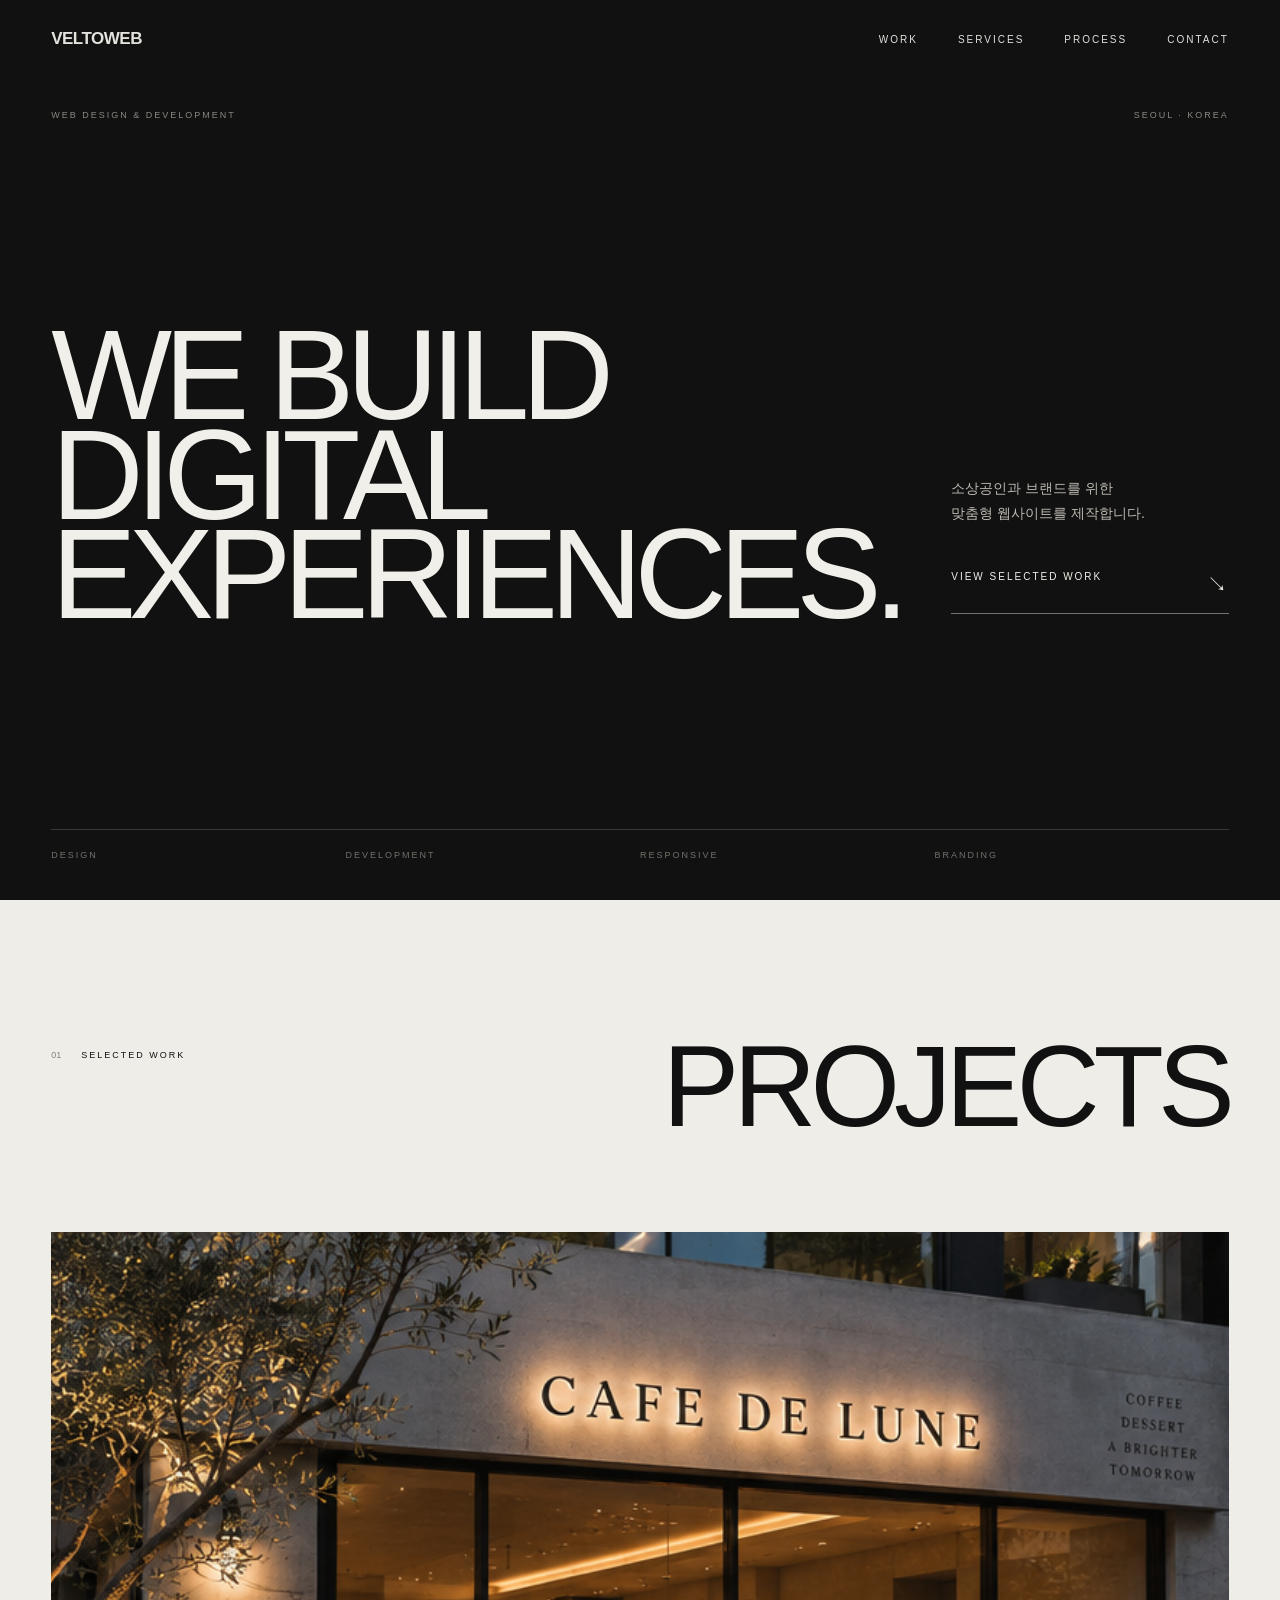
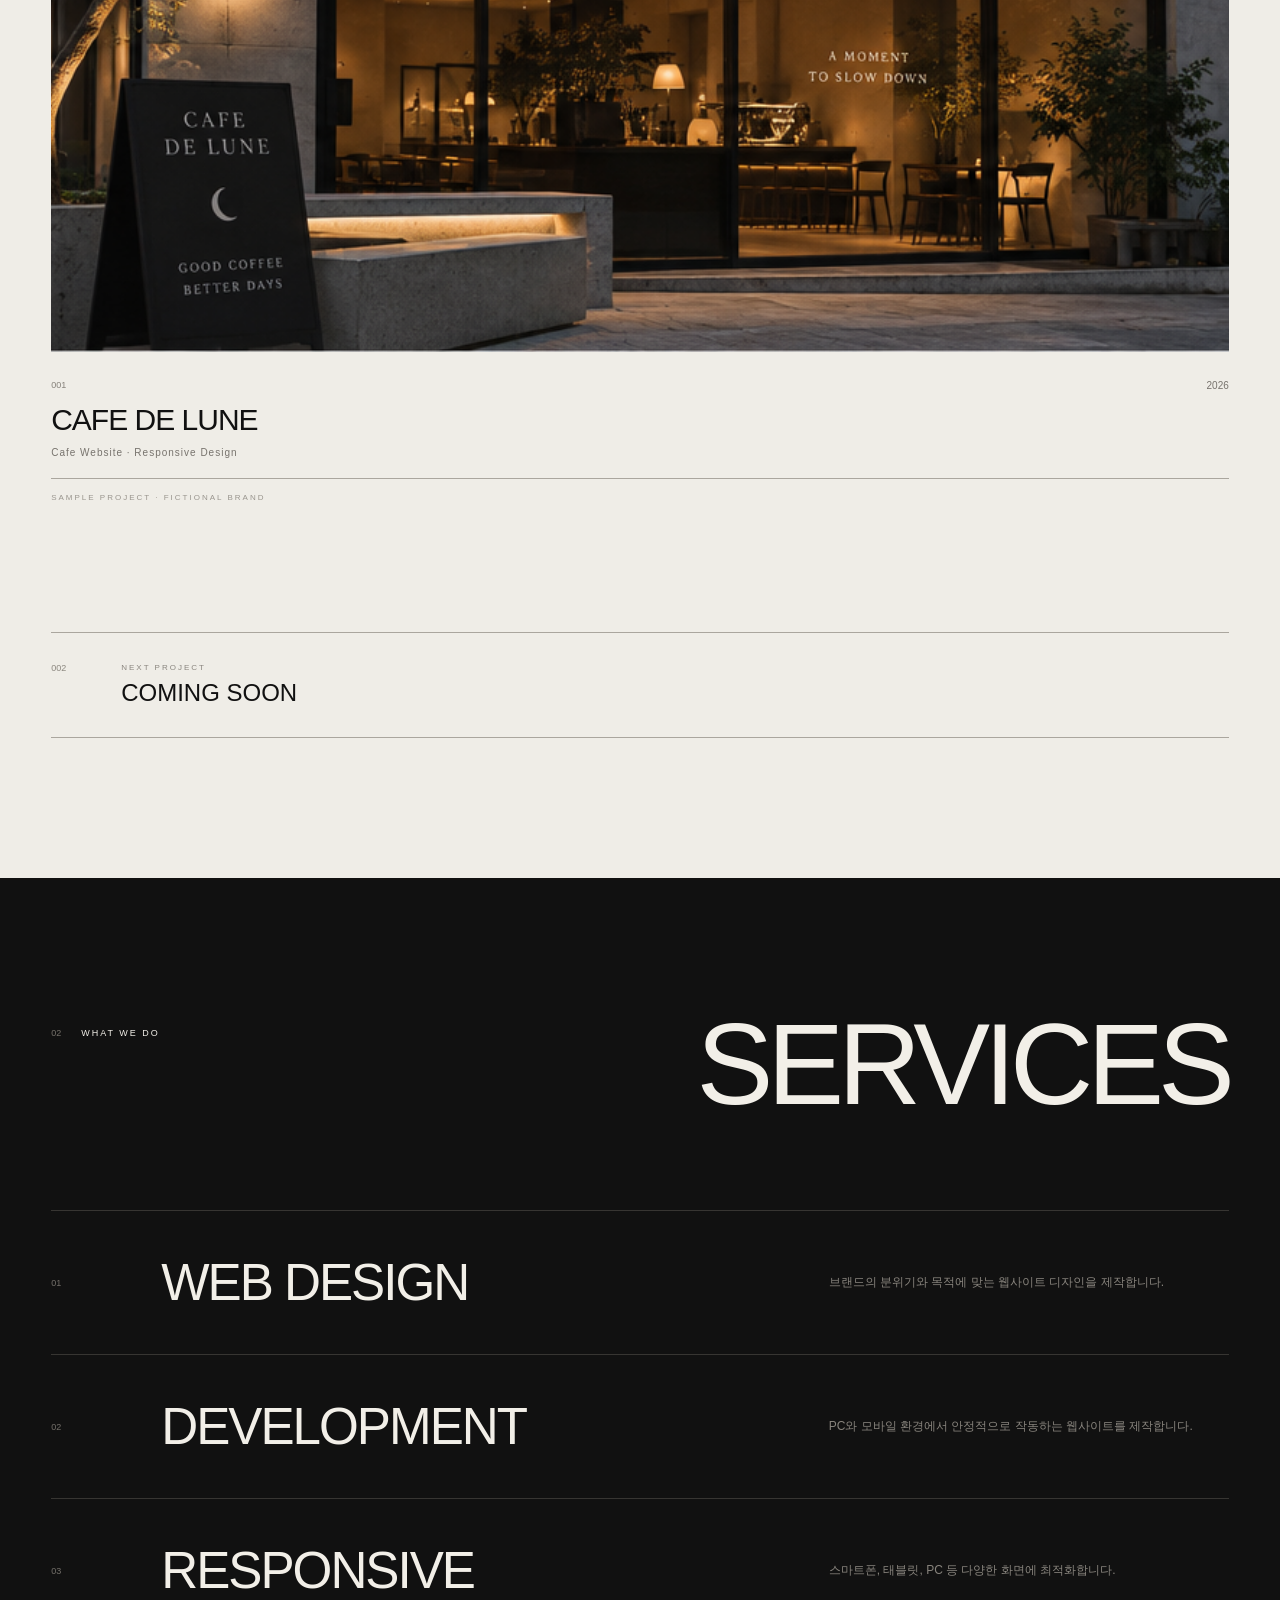
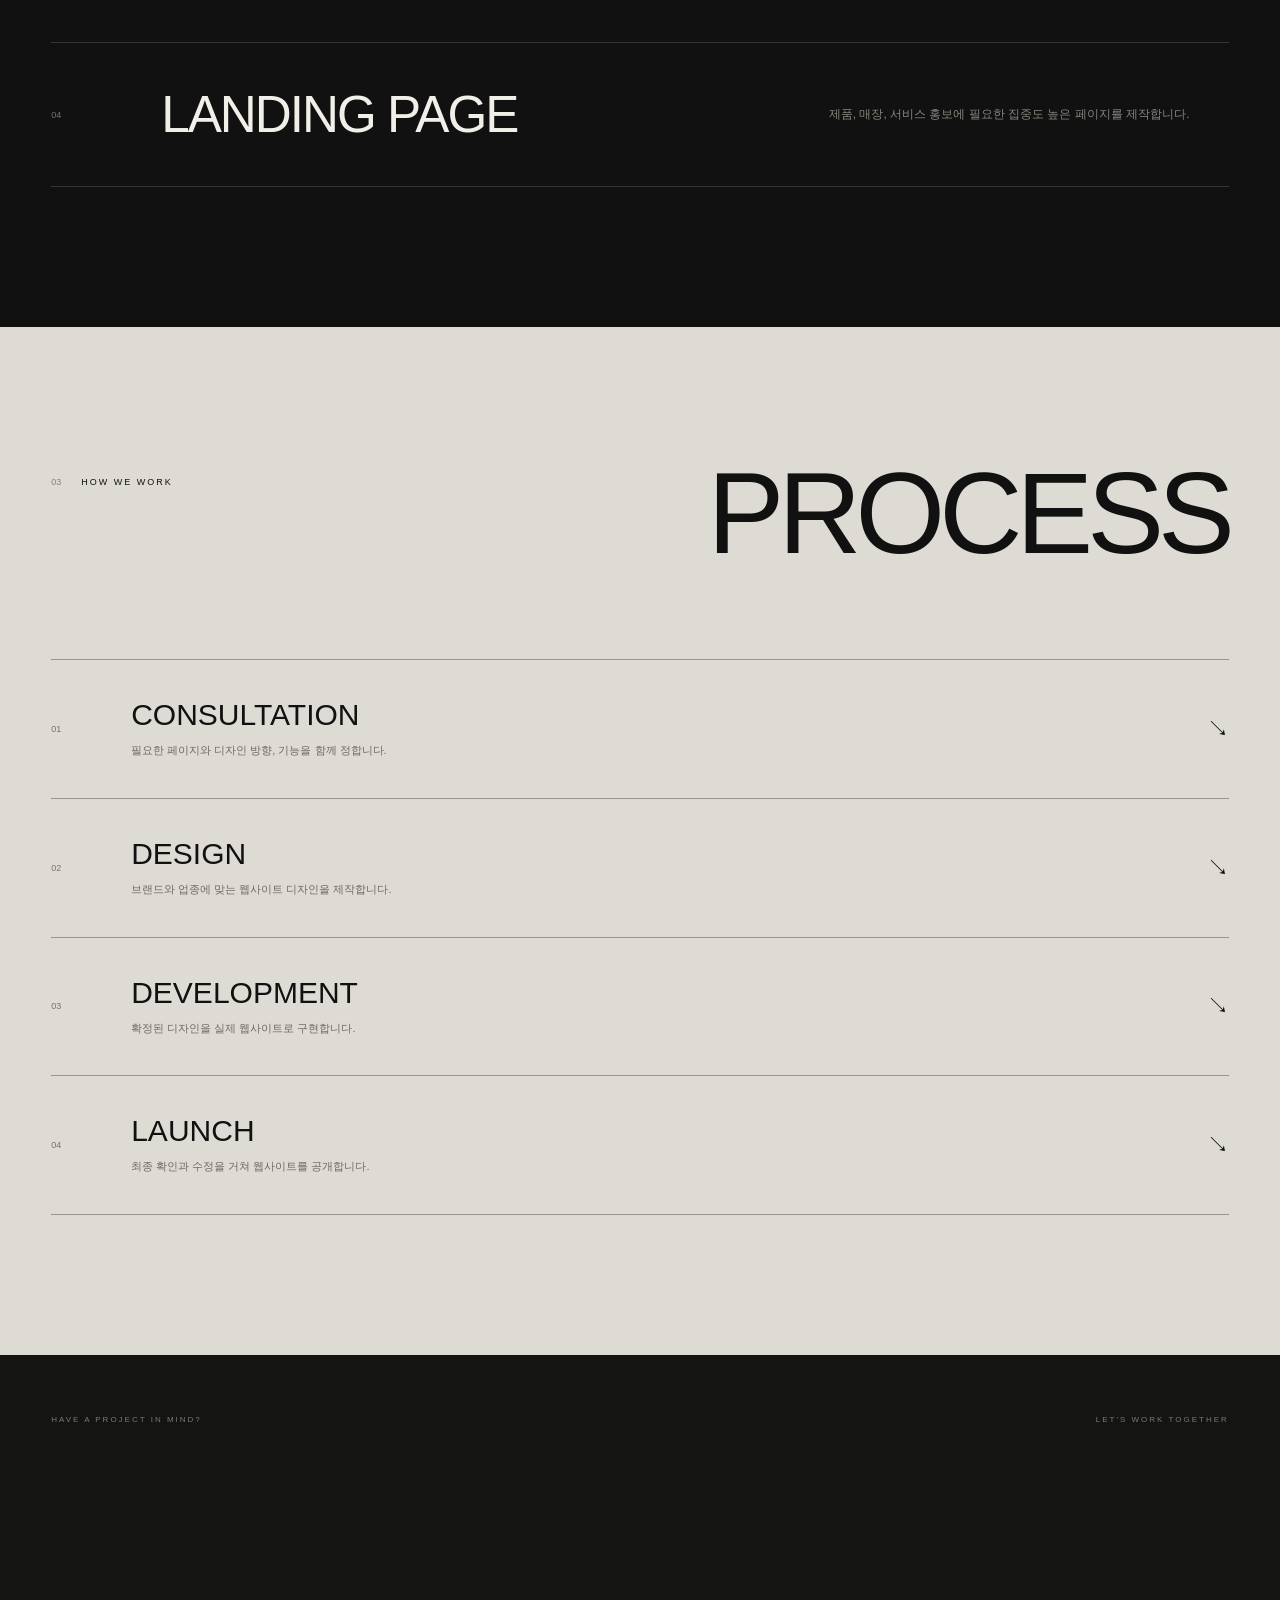
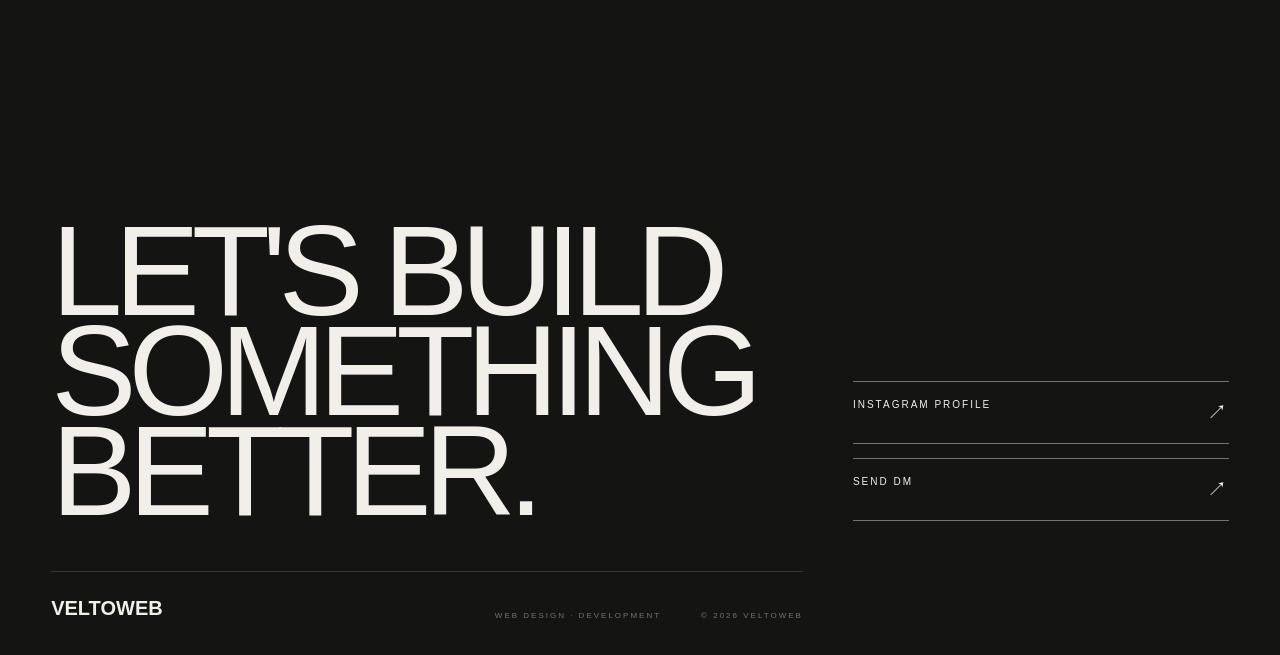
==== index.html @ 63538241 "Update index.html" ====
<!DOCTYPE html>
<html lang="ko">
<head>
    <meta charset="UTF-8">
    <meta name="viewport" content="width=device-width, initial-scale=1.0">

    <title>VELTOWEB | Web Design & Development</title>

    <meta property="og:title" content="VELTOWEB | Web Design & Development">
<meta property="og:description" content="소상공인과 브랜드를 위한 맞춤형 웹사이트 제작">
<meta property="og:type" content="website">
<meta property="og:url" content="https://veltoweb.github.io/">
<meta property="og:image" content="https://veltoweb.github.io/images/preview-cover-2.png">
<meta property="og:image:secure_url" content="https://veltoweb.github.io/images/preview-cover-2.png">
<meta property="og:image:type" content="image/png">
<meta property="og:image:width" content="1731">
<meta property="og:image:height" content="909">
<meta name="twitter:card" content="summary_large_image">
<meta name="twitter:title" content="VELTOWEB | Web Design & Development">
<meta name="twitter:description" content="소상공인과 브랜드를 위한 맞춤형 웹사이트 제작">
<meta name="twitter:image" content="https://veltoweb.github.io/images/preview-cover-2.png">
<meta
        name="description"
        content="VELTOWEB - 소상공인과 브랜드를 위한 맞춤형 웹사이트 제작"
    >

    <link rel="stylesheet" href="style.css">
</head>

<body>

    <!-- HEADER -->
    <header class="header">

        <a href="#home" class="logo">
            VELTOWEB
        </a>

        <nav class="nav">
            <a href="#work">WORK</a>
            <a href="#services">SERVICES</a>
            <a href="#process">PROCESS</a>
            <a href="#contact">CONTACT</a>
        </nav>

        <button
            class="menu-button"
            onclick="toggleMenu()"
            aria-label="메뉴 열기"
        >
            <span></span>
            <span></span>
        </button>

    </header>


    <!-- MOBILE MENU -->
    <div class="mobile-menu" id="mobileMenu">

        <a href="#work" onclick="closeMenu()">WORK</a>
        <a href="#services" onclick="closeMenu()">SERVICES</a>
        <a href="#process" onclick="closeMenu()">PROCESS</a>
        <a href="#contact" onclick="closeMenu()">CONTACT</a>

        <div class="mobile-menu-bottom">
            <span>WEB DESIGN · DEVELOPMENT</span>
            <span>VELTOWEB © 2026</span>
        </div>

    </div>


    <!-- HERO -->
    <main>

        <section class="hero" id="home">

            <div class="hero-top">
                <span>WEB DESIGN & DEVELOPMENT</span>
                <span>SEOUL · KOREA</span>
            </div>

            <div class="hero-main">

                <h1>
                    WE BUILD<br>
                    DIGITAL<br>
                    EXPERIENCES.
                </h1>

                <div class="hero-description">

                    <p>
                        소상공인과 브랜드를 위한<br>
                        맞춤형 웹사이트를 제작합니다.
                    </p>

                    <a href="#work">
                        VIEW SELECTED WORK
                        <span>↘</span>
                    </a>

                </div>

            </div>

            <div class="hero-footer">
                <span>DESIGN</span>
                <span>DEVELOPMENT</span>
                <span>RESPONSIVE</span>
                <span>BRANDING</span>
            </div>

        </section>


        <!-- WORK -->
        <section class="work section" id="work">

            <div class="section-header">

                <div>
                    <span class="section-number">01</span>
                    <span class="section-small">SELECTED WORK</span>
                </div>

                <h2>
                    PROJECTS
                </h2>

            </div>


            <!-- CAFE DE LUNE -->
            <article class="project">

                <a
                    href="https://veltoweb.github.io/cafe-de-lune.png/"
                    target="_blank"
                    class="project-image"
                >
                    <img
                        src="images/cafe-de-lune.png"
                        alt="CAFE DE LUNE 웹사이트 프로젝트"
                    >

                    <div class="project-overlay">
                        <span>VIEW PROJECT ↗</span>
                    </div>
                </a>


                <div class="project-info">

                    <div>
                        <span class="project-number">
                            001
                        </span>

                        <h3>
                            CAFE DE LUNE
                        </h3>

                        <p>
                            Cafe Website · Responsive Design
                        </p>
                    </div>

                    <div class="project-year">
                        2026
                    </div>

                </div>

                <div class="sample-label">
                    SAMPLE PROJECT · FICTIONAL BRAND
                </div>

            </article>


            <!-- NEXT PROJECT -->
            <div class="next-project">

                <span>002</span>

                <div>
                    <p>NEXT PROJECT</p>
                    <h3>COMING SOON</h3>
                </div>

            </div>

        </section>


        <!-- SERVICES -->
        <section class="services section" id="services">

            <div class="section-header light">

                <div>
                    <span class="section-number">02</span>
                    <span class="section-small">WHAT WE DO</span>
                </div>

                <h2>
                    SERVICES
                </h2>

            </div>


            <div class="service-list">

                <div class="service-item">
                    <span>01</span>

                    <h3>
                        WEB DESIGN
                    </h3>

                    <p>
                        브랜드의 분위기와 목적에 맞는
                        웹사이트 디자인을 제작합니다.
                    </p>
                </div>


                <div class="service-item">
                    <span>02</span>

                    <h3>
                        DEVELOPMENT
                    </h3>

                    <p>
                        PC와 모바일 환경에서
                        안정적으로 작동하는 웹사이트를 제작합니다.
                    </p>
                </div>


                <div class="service-item">
                    <span>03</span>

                    <h3>
                        RESPONSIVE
                    </h3>

                    <p>
                        스마트폰, 태블릿, PC 등
                        다양한 화면에 최적화합니다.
                    </p>
                </div>


                <div class="service-item">
                    <span>04</span>

                    <h3>
                        LANDING PAGE
                    </h3>

                    <p>
                        제품, 매장, 서비스 홍보에 필요한
                        집중도 높은 페이지를 제작합니다.
                    </p>
                </div>

            </div>

        </section>


        <!-- PROCESS -->
        <section class="process section" id="process">

            <div class="section-header">

                <div>
                    <span class="section-number">03</span>
                    <span class="section-small">HOW WE WORK</span>
                </div>

                <h2>
                    PROCESS
                </h2>

            </div>


            <div class="process-list">

                <div class="process-item">

                    <span class="process-number">
                        01
                    </span>

                    <div>
                        <h3>CONSULTATION</h3>
                        <p>
                            필요한 페이지와 디자인 방향,
                            기능을 함께 정합니다.
                        </p>
                    </div>

                    <span class="process-arrow">
                        ↘
                    </span>

                </div>


                <div class="process-item">

                    <span class="process-number">
                        02
                    </span>

                    <div>
                        <h3>DESIGN</h3>
                        <p>
                            브랜드와 업종에 맞는
                            웹사이트 디자인을 제작합니다.
                        </p>
                    </div>

                    <span class="process-arrow">
                        ↘
                    </span>

                </div>


                <div class="process-item">

                    <span class="process-number">
                        03
                    </span>

                    <div>
                        <h3>DEVELOPMENT</h3>
                        <p>
                            확정된 디자인을 실제
                            웹사이트로 구현합니다.
                        </p>
                    </div>

                    <span class="process-arrow">
                        ↘
                    </span>

                </div>


                <div class="process-item">

                    <span class="process-number">
                        04
                    </span>

                    <div>
                        <h3>LAUNCH</h3>
                        <p>
                            최종 확인과 수정을 거쳐
                            웹사이트를 공개합니다.
                        </p>
                    </div>

                    <span class="process-arrow">
                        ↘
                    </span>

                </div>

            </div>

        </section>


        <!-- CONTACT -->
        <section class="contact" id="contact">

            <div class="contact-top">

                <span>
                    HAVE A PROJECT IN MIND?
                </span>

                <span>
                    LET'S WORK TOGETHER
                </span>

            </div>


            <div class="contact-main">

                <h2>
                    LET'S BUILD<br>
                    SOMETHING<br>
                    BETTER.
                </h2>

                <div class="contact-links">

    <a
        href="https://www.instagram.com/veltoweb_kr/"
        target="_blank"
        rel="noopener noreferrer"
        class="contact-button"
    >
        INSTAGRAM PROFILE
        <span>↗</span>
    </a>

    <a
        href="https://ig.me/m/veltoweb_kr"
        target="_blank"
        rel="noopener noreferrer"
        class="contact-button"
    >
        SEND DM
        <span>↗</span>
    </a>

</div>

            <footer>

                <div class="footer-logo">
                    VELTOWEB
                </div>

                <div class="footer-info">
                    <span>WEB DESIGN · DEVELOPMENT</span>
                    <span>© 2026 VELTOWEB</span>
                </div>

            </footer>

        </section>

    </main>


    <script src="script.js"></script>

</body>
</html>
---- style.css ----
/* ==============================
   RESET
============================== */

* {
    margin: 0;
    padding: 0;
    box-sizing: border-box;
}

html {
    scroll-behavior: smooth;
}

body {
    background: #f0eee8;
    color: #111111;

    font-family:
        Arial,
        Helvetica,
        sans-serif;

    overflow-x: hidden;
}

a {
    color: inherit;
    text-decoration: none;
}

img {
    display: block;
    width: 100%;
}

button {
    font: inherit;
}


/* ==============================
   HEADER
============================== */

.header {
    position: fixed;

    top: 0;
    left: 0;

    width: 100%;
    height: 78px;

    padding: 0 4%;

    display: flex;
    align-items: center;
    justify-content: space-between;

    z-index: 1000;

    color: #f5f3ee;

    mix-blend-mode: difference;
}

.logo {
    font-size: 17px;
    font-weight: 700;

    letter-spacing: -0.5px;
}

.nav {
    display: flex;
    gap: 40px;
}

.nav a {
    font-size: 10px;
    letter-spacing: 2px;
}

.menu-button {
    display: none;

    position: relative;

    width: 35px;
    height: 35px;

    border: none;
    background: none;

    cursor: pointer;
}

.menu-button span {
    position: absolute;

    left: 5px;

    width: 25px;
    height: 1px;

    background: currentColor;

    transition:
        transform 0.3s ease,
        top 0.3s ease;
}

.menu-button span:first-child {
    top: 13px;
}

.menu-button span:last-child {
    top: 21px;
}

body.menu-open .menu-button span:first-child {
    top: 17px;
    transform: rotate(45deg);
}

body.menu-open .menu-button span:last-child {
    top: 17px;
    transform: rotate(-45deg);
}


/* ==============================
   MOBILE MENU
============================== */

.mobile-menu {
    position: fixed;
    inset: 0;

    background: #111111;
    color: #f4f1eb;

    z-index: 900;

    display: flex;
    flex-direction: column;
    justify-content: center;

    padding: 100px 7% 50px;

    opacity: 0;
    visibility: hidden;

    transition:
        opacity 0.4s ease,
        visibility 0.4s ease;
}

.mobile-menu.active {
    opacity: 1;
    visibility: visible;
}

.mobile-menu > a {
    font-size: clamp(38px, 11vw, 60px);

    padding: 13px 0;

    border-bottom:
        1px solid rgba(255,255,255,0.15);

    opacity: 0;

    transform: translateY(20px);

    transition:
        opacity 0.4s ease,
        transform 0.4s ease;
}

.mobile-menu.active > a {
    opacity: 1;
    transform: translateY(0);
}

.mobile-menu.active > a:nth-child(1) {
    transition-delay: 0.08s;
}

.mobile-menu.active > a:nth-child(2) {
    transition-delay: 0.13s;
}

.mobile-menu.active > a:nth-child(3) {
    transition-delay: 0.18s;
}

.mobile-menu.active > a:nth-child(4) {
    transition-delay: 0.23s;
}

.mobile-menu-bottom {
    position: absolute;

    bottom: 35px;
    left: 7%;
    right: 7%;

    display: flex;
    justify-content: space-between;

    font-size: 8px;
    letter-spacing: 2px;

    color: #77736d;
}


/* ==============================
   HERO
============================== */

.hero {
    min-height: 100svh;

    background: #111111;
    color: #f1efe9;

    padding:
        110px 4%
        40px;

    display: flex;
    flex-direction: column;
    justify-content: space-between;
}

.hero-top {
    display: flex;
    justify-content: space-between;

    font-size: 9px;
    letter-spacing: 2px;

    color: #8b8882;
}

.hero-main {
    display: grid;

    grid-template-columns:
        2fr 1fr;

    gap: 50px;

    align-items: end;
}

.hero-main h1 {
    font-size: clamp(
        70px,
        10vw,
        165px
    );

    line-height: 0.78;

    font-weight: 500;

    letter-spacing: -8px;
}

.hero-description {
    padding-bottom: 10px;
}

.hero-description p {
    font-size: 14px;

    line-height: 1.8;

    color: #bcb8b1;

    margin-bottom: 45px;
}

.hero-description a {
    display: flex;
    justify-content: space-between;

    width: 100%;

    padding-bottom: 15px;

    border-bottom:
        1px solid #77736c;

    font-size: 10px;

    letter-spacing: 2px;
}

.hero-description a span {
    font-size: 20px;
}

.hero-footer {
    display: grid;

    grid-template-columns:
        repeat(4, 1fr);

    border-top:
        1px solid #393734;

    padding-top: 20px;
}

.hero-footer span {
    font-size: 9px;

    letter-spacing: 2px;

    color: #75716b;
}


/* ==============================
   GENERAL SECTION
============================== */

.section {
    padding:
        140px 4%;
}

.section-header {
    display: flex;

    justify-content: space-between;
    align-items: flex-start;

    margin-bottom: 100px;
}

.section-header > div {
    display: flex;
    gap: 20px;

    padding-top: 10px;
}

.section-number {
    font-size: 9px;

    color: #86827b;
}

.section-small {
    font-size: 9px;

    letter-spacing: 2px;
}

.section-header h2 {
    font-size: clamp(
        60px,
        9vw,
        140px
    );

    font-weight: 400;

    letter-spacing: -6px;

    line-height: 0.8;
}


/* ==============================
   WORK
============================== */

.work {
    background: #efede7;
}

.project {
    max-width: 1450px;

    margin: 0 auto;
}

.project-image {
    position: relative;

    display: block;

    height: min(
        70vw,
        720px
    );

    overflow: hidden;

    background: #d0cdc6;
}

.project-image img {
    height: 100%;

    object-fit: cover;

    transition:
        transform 0.8s ease;
}

.project-overlay {
    position: absolute;
    inset: 0;

    display: flex;
    justify-content: center;
    align-items: center;

    background:
        rgba(0,0,0,0.35);

    color: #ffffff;

    opacity: 0;

    transition:
        opacity 0.4s ease;
}

.project-overlay span {
    border:
        1px solid rgba(255,255,255,0.7);

    padding: 15px 24px;

    font-size: 9px;

    letter-spacing: 2px;
}

.project-image:hover img {
    transform: scale(1.025);
}

.project-image:hover .project-overlay {
    opacity: 1;
}

.project-info {
    display: flex;

    justify-content: space-between;

    padding: 28px 0 20px;

    border-bottom:
        1px solid #aaa69e;
}

.project-number {
    display: block;

    font-size: 9px;

    color: #85817a;

    margin-bottom: 13px;
}

.project-info h3 {
    font-size: 30px;

    font-weight: 400;

    letter-spacing: -1px;
}

.project-info p {
    margin-top: 10px;

    font-size: 10px;

    color: #77736d;

    letter-spacing: 1px;
}

.project-year {
    font-size: 10px;

    color: #77736d;
}

.sample-label {
    margin-top: 14px;

    font-size: 8px;

    letter-spacing: 2px;

    color: #99958e;
}

.next-project {
    margin-top: 130px;

    padding:
        30px 0;

    border-top:
        1px solid #aaa69e;

    border-bottom:
        1px solid #aaa69e;

    display: grid;

    grid-template-columns:
        70px 1fr;
}

.next-project > span {
    font-size: 9px;

    color: #8b877f;
}

.next-project p {
    font-size: 8px;

    letter-spacing: 2px;

    color: #8a867f;

    margin-bottom: 7px;
}

.next-project h3 {
    font-size: 24px;

    font-weight: 400;
}


/* ==============================
   SERVICES
============================== */

.services {
    background: #111111;
    color: #f2efe8;
}

.section-header.light
.section-number {
    color: #76726b;
}

.service-list {
    max-width: 1450px;

    margin: 0 auto;
}

.service-item {
    display: grid;

    grid-template-columns:
        80px
        1fr
        400px;

    align-items: center;

    gap: 30px;

    padding:
        42px 0;

    border-top:
        1px solid #373532;
}

.service-item:last-child {
    border-bottom:
        1px solid #373532;
}

.service-item > span {
    font-size: 9px;

    color: #75716b;
}

.service-item h3 {
    font-size: clamp(
        30px,
        4vw,
        65px
    );

    font-weight: 400;

    letter-spacing: -2px;
}

.service-item p {
    font-size: 12px;

    line-height: 1.8;

    color: #88847d;
}


/* ==============================
   PROCESS
============================== */

.process {
    background: #dedbd4;
}

.process-list {
    max-width: 1450px;

    margin: 0 auto;
}

.process-item {
    display: grid;

    grid-template-columns:
        80px
        1fr
        50px;

    align-items: center;

    padding:
        38px 0;

    border-top:
        1px solid #99958d;
}

.process-item:last-child {
    border-bottom:
        1px solid #99958d;
}

.process-number {
    font-size: 9px;

    color: #77736c;
}

.process-item h3 {
    font-size: 30px;

    font-weight: 400;

    margin-bottom: 10px;
}

.process-item p {
    font-size: 11px;

    color: #6d6963;

    line-height: 1.6;
}

.process-arrow {
    text-align: right;

    font-size: 22px;
}


/* ==============================
   CONTACT
============================== */

.contact {
    min-height: 100svh;

    padding:
        60px 4%
        35px;

    background: #141413;

    color: #f1efe9;

    display: flex;
    flex-direction: column;
    justify-content: space-between;
}

.contact-top {
    display: flex;
    justify-content: space-between;

    font-size: 8px;

    letter-spacing: 2px;

    color: #7d7972;
}

.contact-main {
    display: grid;

    grid-template-columns:
        2fr
        1fr;

    gap: 50px;

    align-items: end;
}

.contact-main h2 {
    font-size: clamp(
        70px,
        10vw,
        150px
    );

    font-weight: 400;

    letter-spacing: -8px;

    line-height: 0.78;
}

.contact-info p {
    font-size: 13px;

    line-height: 1.8;

    color: #96928a;

    margin-bottom: 50px;
}

.contact-button {
    display: flex;

    justify-content: space-between;

    width: 100%;

    padding:
        17px 0;

    border-top:
        1px solid #77736c;

    border-bottom:
        1px solid #77736c;

    font-size: 10px;

    letter-spacing: 2px;
}

.contact-button span {
    font-size: 20px;
}

footer {
    padding-top: 25px;

    border-top:
        1px solid #393734;

    display: flex;

    justify-content: space-between;

    align-items: flex-end;
}

.footer-logo {
    font-size: 20px;

    font-weight: 700;
}

.footer-info {
    display: flex;

    gap: 40px;

    font-size: 8px;

    letter-spacing: 2px;

    color: #77736c;
}


/* ==============================
   REVEAL
============================== */

.reveal {
    opacity: 0;

    transform:
        translateY(35px);

    transition:
        opacity 0.8s ease,
        transform 0.8s ease;
}

.reveal.show {
    opacity: 1;

    transform:
        translateY(0);
}


/* ==============================
   MOBILE
============================== */

@media (max-width: 850px) {

    .header {
        height: 65px;

        padding:
            0 6%;
    }

    .nav {
        display: none;
    }

    .menu-button {
        display: block;
    }

    body.menu-open .header {
        color: #f5f3ee;

        mix-blend-mode: normal;
    }


    /* HERO */

    .hero {
        min-height: 100svh;

        padding:
            95px 6%
            25px;
    }

    .hero-top span:last-child {
        display: none;
    }

    .hero-main {
        grid-template-columns: 1fr;

        gap: 45px;
    }

    .hero-main h1 {
        font-size:
            clamp(
                62px,
                20vw,
                100px
            );

        line-height: 0.82;

        letter-spacing: -5px;
    }

    .hero-description {
        max-width: 500px;
    }

    .hero-footer {
        grid-template-columns:
            repeat(2, 1fr);

        gap: 12px;
    }


    /* SECTION */

    .section {
        padding:
            100px 6%;
    }

    .section-header {
        display: block;

        margin-bottom: 60px;
    }

    .section-header > div {
        margin-bottom: 35px;
    }

    .section-header h2 {
        font-size:
            clamp(
                60px,
                20vw,
                100px
            );

        letter-spacing: -4px;
    }


    /* WORK */

    .project-image {
        height: 65svh;
    }

    .project-info h3 {
        font-size: 24px;
    }


    /* SERVICES */

    .service-item {
        grid-template-columns:
            40px
            1fr;

        gap: 20px;
    }

    .service-item p {
        grid-column:
            2 / 3;

        max-width: 420px;
    }


    /* PROCESS */

    .process-item {
        grid-template-columns:
            40px
            1fr
            30px;

        gap: 10px;
    }

    .process-item h3 {
        font-size: 23px;
    }


    /* CONTACT */

    .contact {
        padding:
            80px 6%
            25px;
    }

    .contact-top span:last-child {
        display: none;
    }

    .contact-main {
        grid-template-columns: 1fr;

        gap: 60px;
    }

    .contact-main h2 {
        font-size:
            clamp(
                63px,
                19vw,
                100px
            );

        line-height: 0.82;

        letter-spacing: -5px;
    }

    footer {
        display: block;
    }

    .footer-info {
        margin-top: 20px;

        justify-content:
            space-between;

        gap: 10px;
    }
}


@media (max-width: 500px) {

    .project-image {
        height: 55svh;
    }

    .project-info {
        align-items: flex-start;
    }

    .service-item h3 {
        font-size: 27px;
    }

}

/* =====================================
   MOBILE FINAL FIX
===================================== */

html, body {
    width: 100%;
    max-width: 100%;
    overflow-x: hidden;
}

main,
.hero,
.section,
.contact,
.work,
.services,
.process {
    width: 100%;
    max-width: 100%;
    overflow-x: hidden;
}

img {
    max-width: 100%;
    height: auto;
}


/* 모바일 전체 조정 */
@media (max-width: 850px) {

    html, body {
        overflow-x: hidden !important;
    }

    .header {
        height: 64px;
        padding: 0 20px;
    }

    .logo {
        font-size: 15px;
    }

    .menu-button {
        width: 34px;
        height: 34px;
    }

    .mobile-menu {
        padding: 90px 20px 35px;
    }

    .mobile-menu > a {
        font-size: clamp(28px, 9vw, 42px);
        padding: 16px 0;
    }

    .mobile-menu-bottom {
        left: 20px;
        right: 20px;
        bottom: 24px;
        flex-direction: column;
        gap: 8px;
        align-items: flex-start;
    }


    /* HERO */
    .hero {
        min-height: auto;
        padding: 92px 20px 28px;
    }

    .hero-top {
        margin-bottom: 26px;
    }

    .hero-main {
        grid-template-columns: 1fr;
        gap: 34px;
    }

    .hero-main h1 {
        font-size: clamp(46px, 14vw, 72px) !important;
        line-height: 0.92 !important;
        letter-spacing: -2px !important;
        word-break: keep-all;
        overflow-wrap: anywhere;
        max-width: 100%;
    }

    .hero-description {
        max-width: 100%;
        padding-bottom: 0;
    }

    .hero-description p {
        font-size: 15px;
        line-height: 1.7;
        margin-bottom: 30px;
    }

    .hero-description a {
        font-size: 10px;
        padding-bottom: 14px;
    }

    .hero-footer {
        grid-template-columns: 1fr 1fr;
        gap: 14px;
        margin-top: 40px;
        padding-top: 18px;
    }

    .hero-footer span {
        font-size: 10px;
    }


    /* SECTION 공통 */
    .section {
        padding: 88px 20px;
    }

    .section-header {
        margin-bottom: 46px;
        display: block;
    }

    .section-header > div {
        margin-bottom: 20px;
        gap: 14px;
        padding-top: 0;
    }

    .section-header h2 {
        font-size: clamp(48px, 15vw, 82px) !important;
        line-height: 0.92 !important;
        letter-spacing: -2px !important;
        word-break: keep-all;
        overflow-wrap: anywhere;
        max-width: 100%;
    }


    /* PROJECT */
    .project {
        max-width: 100%;
    }

    .project-image {
        width: 100%;
        height: auto !important;
        aspect-ratio: 4 / 3;
    }

    .project-info {
        display: grid;
        grid-template-columns: 1fr auto;
        gap: 14px;
        align-items: end;
        padding: 22px 0 18px;
    }

    .project-info h3 {
        font-size: 22px;
        line-height: 1.05;
    }

    .project-info p {
        font-size: 10px;
        line-height: 1.5;
    }

    .project-year {
        font-size: 10px;
    }

    .next-project {
        margin-top: 70px;
        grid-template-columns: 40px 1fr;
        gap: 10px;
        padding: 22px 0;
    }

    .next-project h3 {
        font-size: 20px;
    }


    /* SERVICES */
    .service-item {
        grid-template-columns: 34px 1fr;
        gap: 16px;
        padding: 26px 0;
    }

    .service-item > span {
        font-size: 10px;
    }

    .service-item h3 {
        font-size: clamp(24px, 8vw, 34px);
        letter-spacing: -1px;
        margin-bottom: 10px;
    }

    .service-item p {
        grid-column: 2 / 3;
        font-size: 13px;
        line-height: 1.7;
        max-width: 100%;
    }


    /* PROCESS */
    .process-item {
        grid-template-columns: 34px 1fr 22px;
        gap: 12px;
        padding: 24px 0;
        align-items: start;
    }

    .process-item h3 {
        font-size: 22px;
        margin-bottom: 8px;
        line-height: 1.1;
    }

    .process-item p {
        font-size: 13px;
        line-height: 1.7;
    }

    .process-arrow {
        font-size: 18px;
        padding-top: 2px;
    }


    /* CONTACT */
    .contact {
        min-height: auto;
        padding: 88px 20px 24px;
    }

    .contact-top {
        margin-bottom: 28px;
    }

    .contact-main {
        grid-template-columns: 1fr;
        gap: 38px;
    }

    .contact-main h2 {
        font-size: clamp(46px, 14vw, 72px) !important;
        line-height: 0.92 !important;
        letter-spacing: -2px !important;
        word-break: keep-all;
        overflow-wrap: anywhere;
        max-width: 100%;
    }

    .contact-info p {
        font-size: 15px;
        line-height: 1.7;
        margin-bottom: 30px;
    }

    .contact-button {
        font-size: 10px;
        padding: 15px 0;
    }

    footer {
        margin-top: 40px;
        display: block;
    }

    .footer-logo {
        font-size: 18px;
    }

    .footer-info {
        margin-top: 16px;
        display: flex;
        flex-direction: column;
        gap: 8px;
        align-items: flex-start;
    }
}


/* 더 작은 아이폰 대응 */
@media (max-width: 430px) {

    .hero {
        padding: 88px 18px 24px;
    }

    .section,
    .contact {
        padding-left: 18px;
        padding-right: 18px;
    }

    .hero-main h1 {
        font-size: clamp(42px, 13vw, 60px) !important;
    }

    .section-header h2 {
        font-size: clamp(42px, 14vw, 68px) !important;
    }

    .contact-main h2 {
        font-size: clamp(42px, 13vw, 60px) !important;
    }

    .project-info {
        grid-template-columns: 1fr;
        gap: 8px;
    }

    .project-year {
        justify-self: start;
    }
}

.contact-links {
    display: flex;
    flex-direction: column;
    gap: 14px;
}

.contact-links .contact-button {
    width: 100%;
}
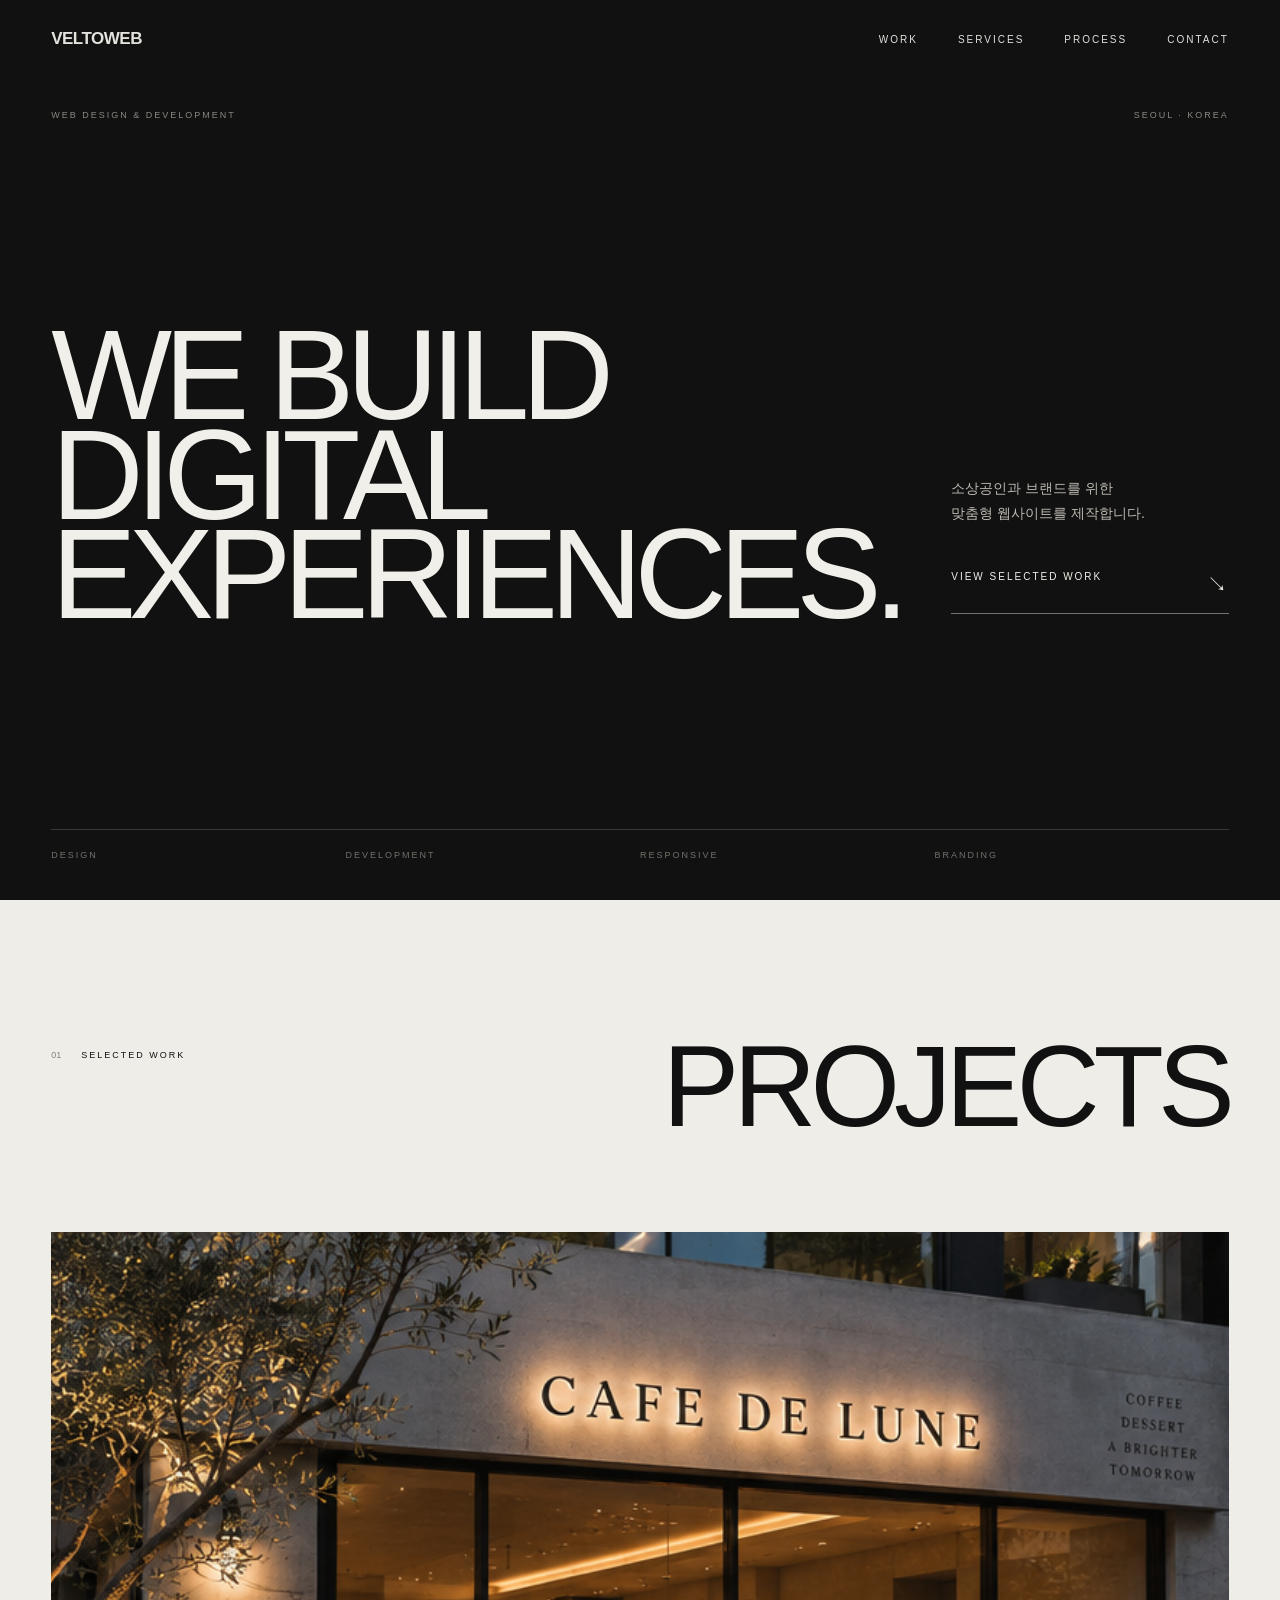
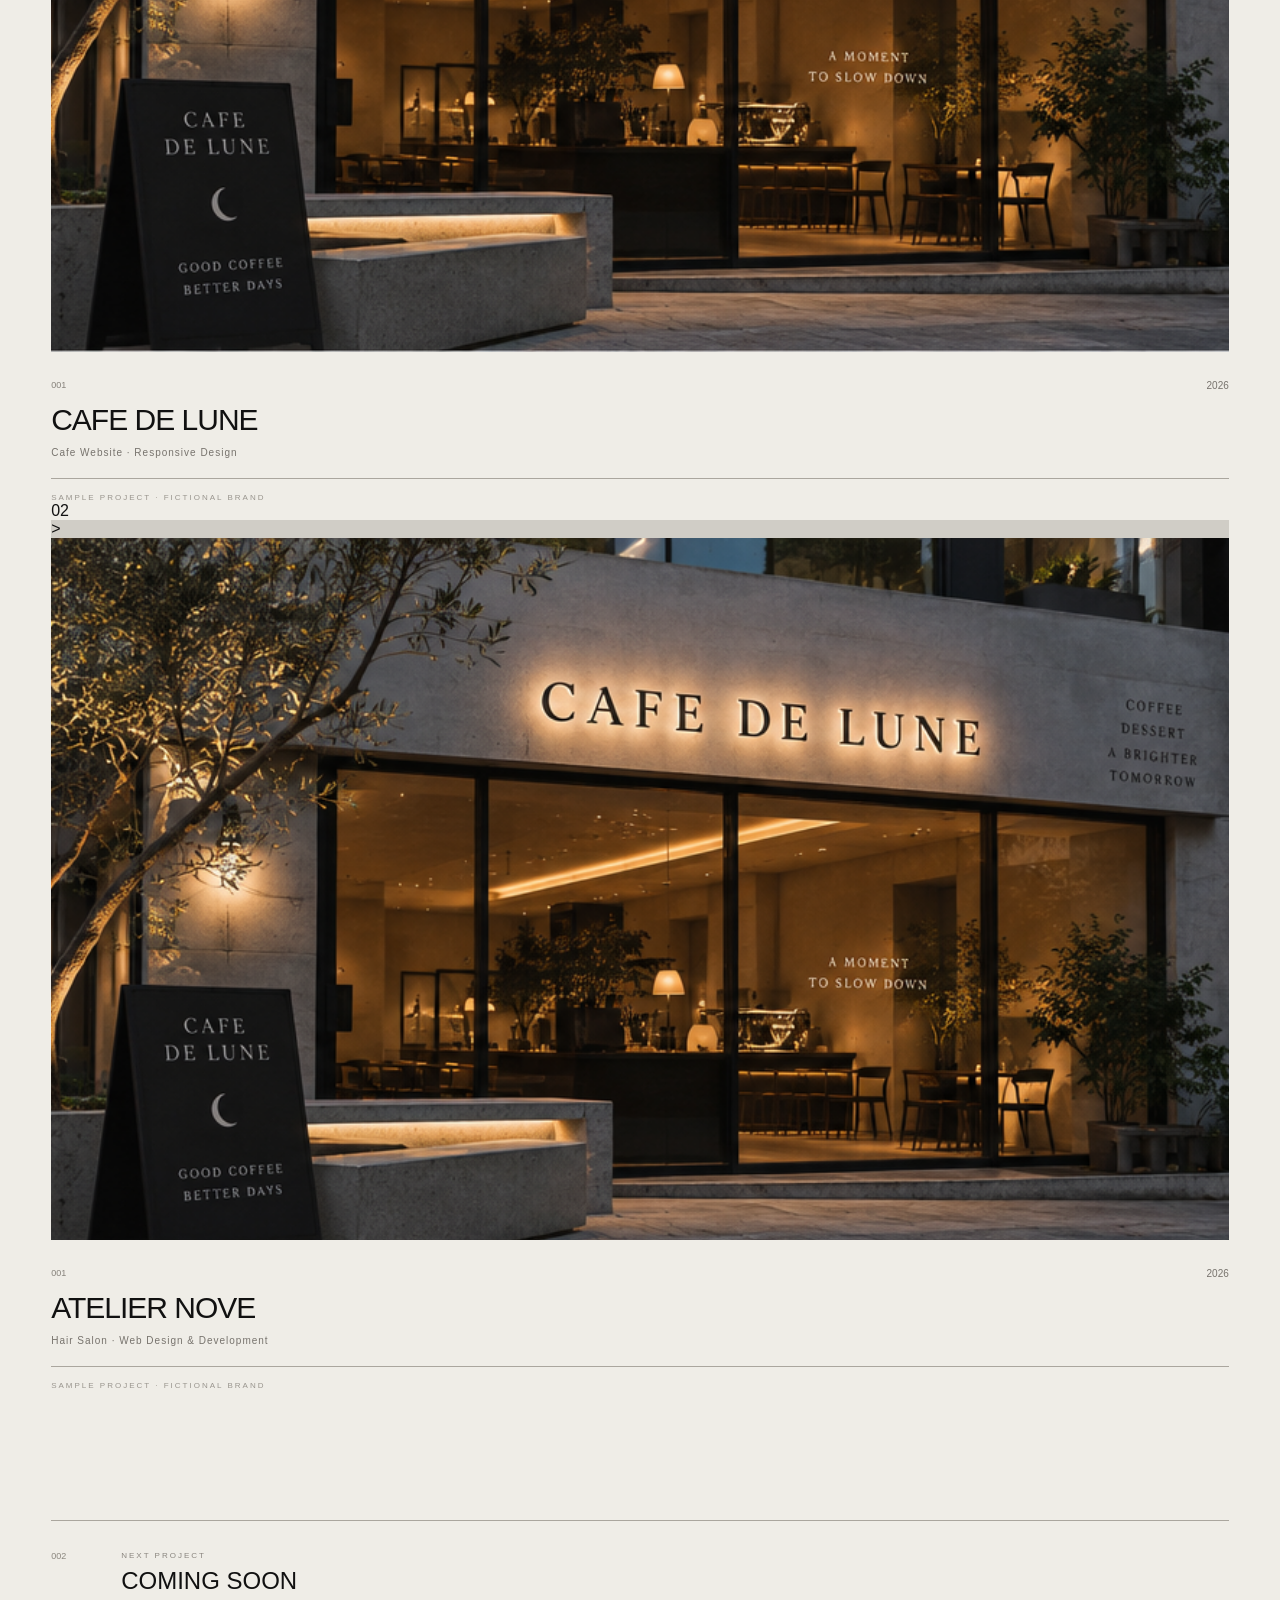
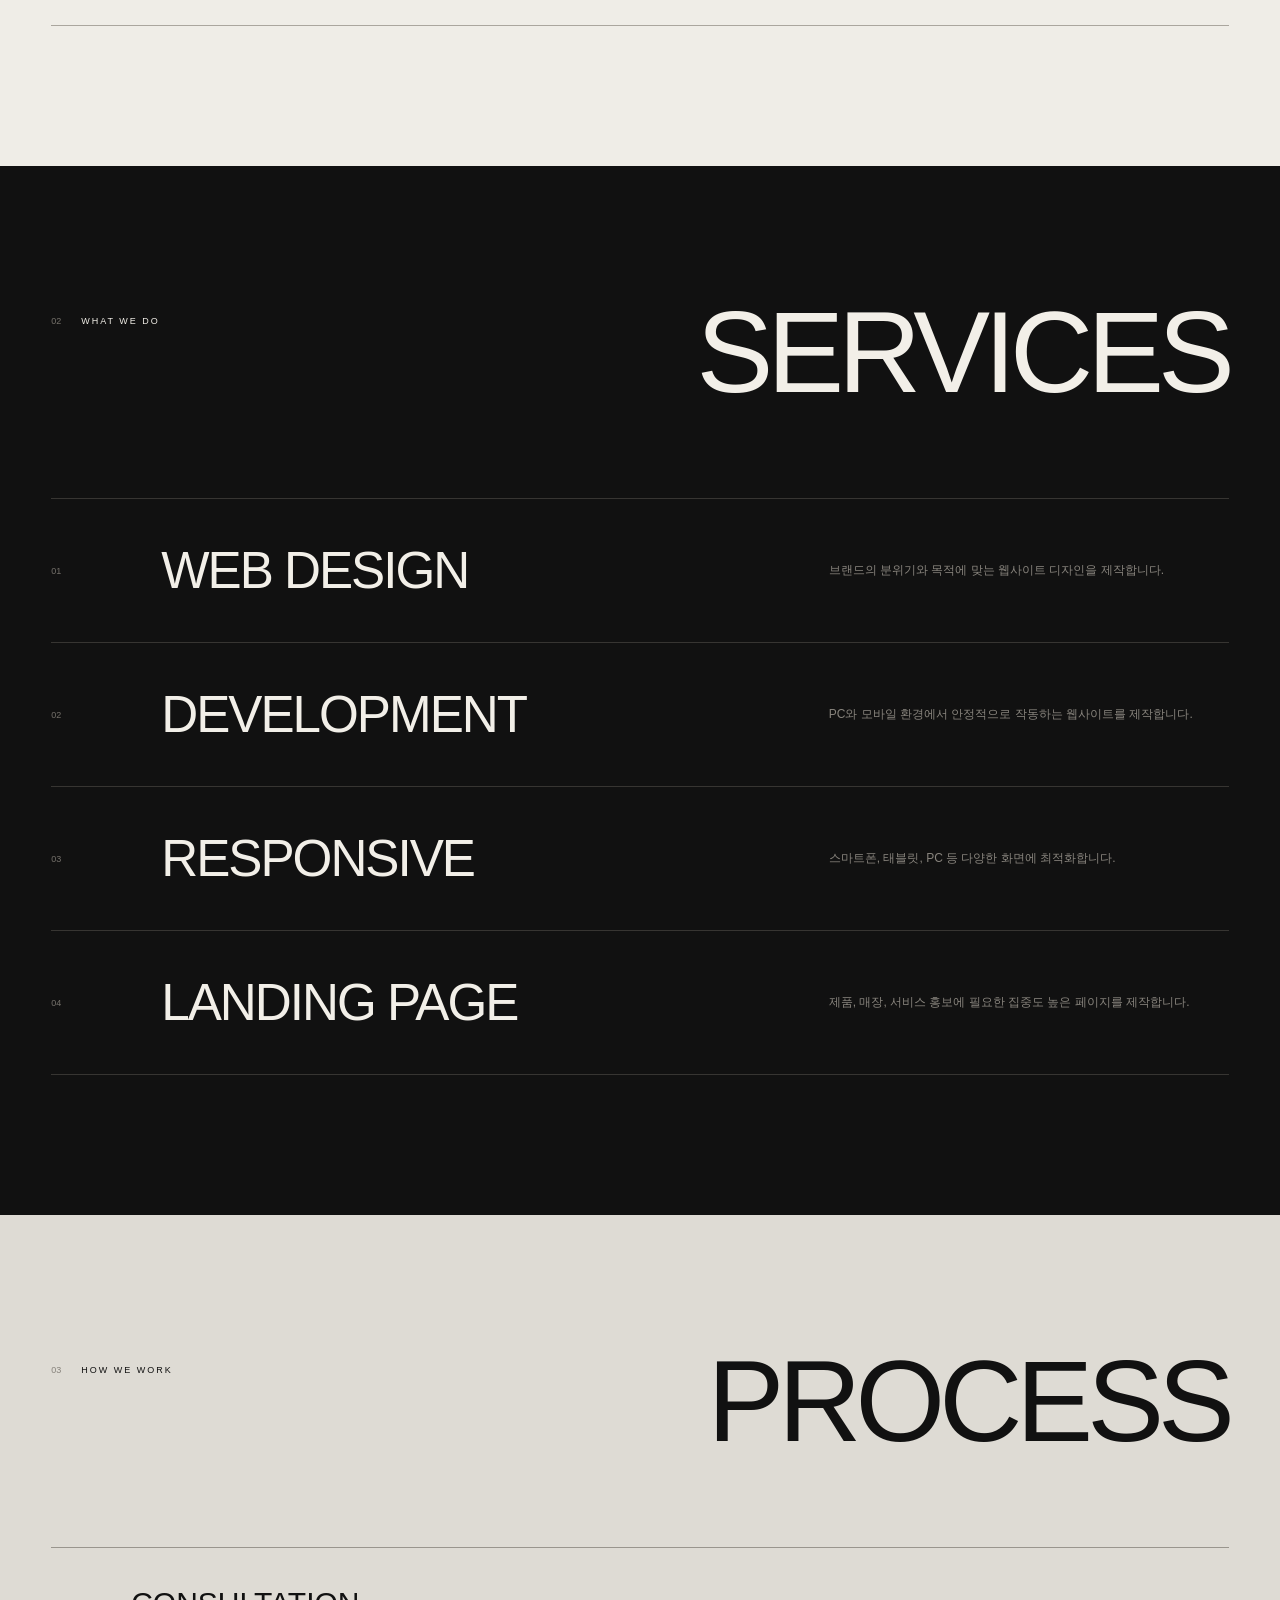
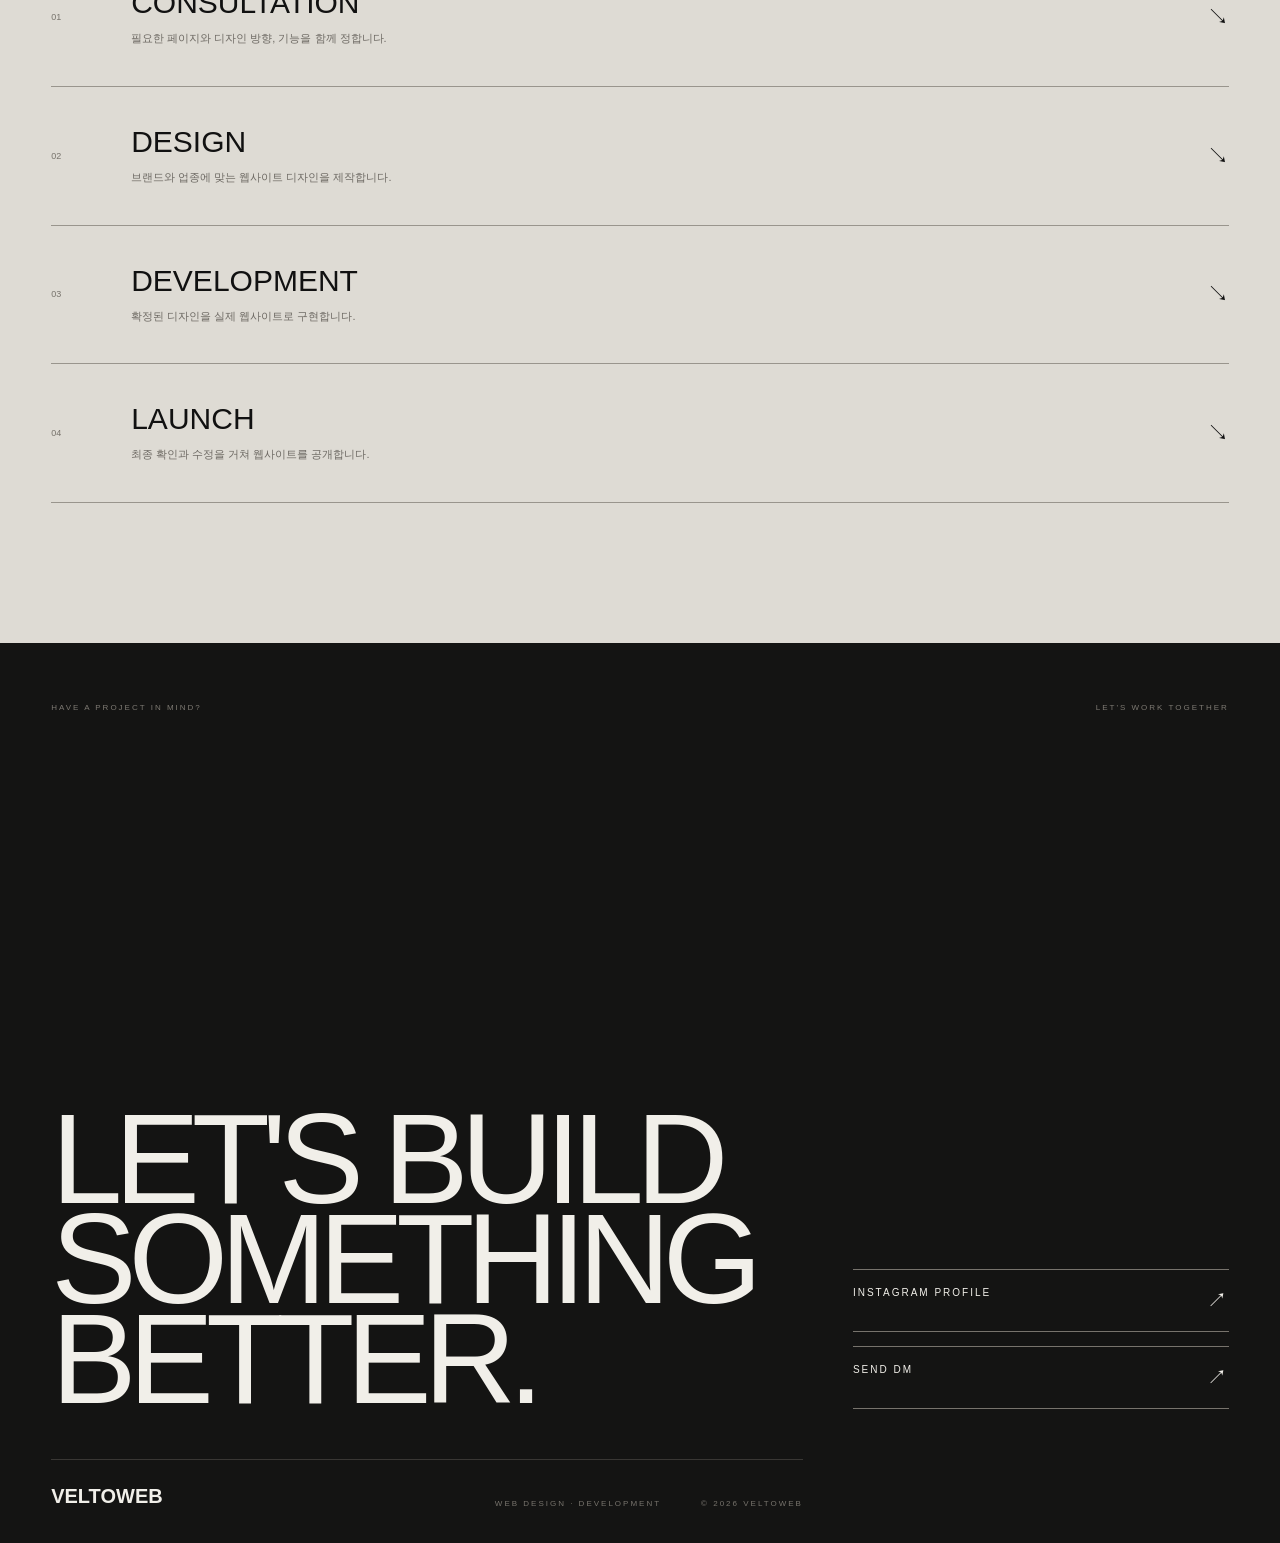
==== commit 6ff876f5: "Add files via upload" ====
--- a/index.html
+++ b/index.html
@@ -136,10 +136,9 @@
             <article class="project">
 
                 <a
-                    href="https://veltoweb.github.io/cafe-de-lune.png/"
-                    target="_blank"
-                    class="project-image"
-                >
+    href="/cafe-de-lune/index.html"
+    class="project-image"
+>
                     <img
                         src="images/cafe-de-lune.png"
                         alt="CAFE DE LUNE 웹사이트 프로젝트"
@@ -164,6 +163,51 @@
 
                         <p>
                             Cafe Website · Responsive Design
+                        </p>
+                    </div>
+
+                    <div class="project-year">
+                        2026
+                    </div>
+
+                </div>
+
+                <div class="sample-label">
+                    SAMPLE PROJECT · FICTIONAL BRAND
+                </div>
+
+            </article>
+
+            <span>02</span>
+
+            <article class="project">
+
+                <a href="/atelier-nove/" class="project-image">
+>
+                    <img
+                        src="images/cafe-de-lune.png"
+                        alt="CAFE DE LUNE 웹사이트 프로젝트"
+                    >
+
+                    <div class="project-overlay">
+                        <span>VIEW PROJECT ↗</span>
+                    </div>
+                </a>
+
+
+                <div class="project-info">
+
+                    <div>
+                        <span class="project-number">
+                            001
+                        </span>
+
+                        <h3>
+                            ATELIER NOVE
+                        </h3>
+
+                        <p>
+                            Hair Salon · Web Design & Development
                         </p>
                     </div>
 
@@ -450,4 +494,4 @@
     <script src="script.js"></script>
 
 </body>
-</html>
+</html>
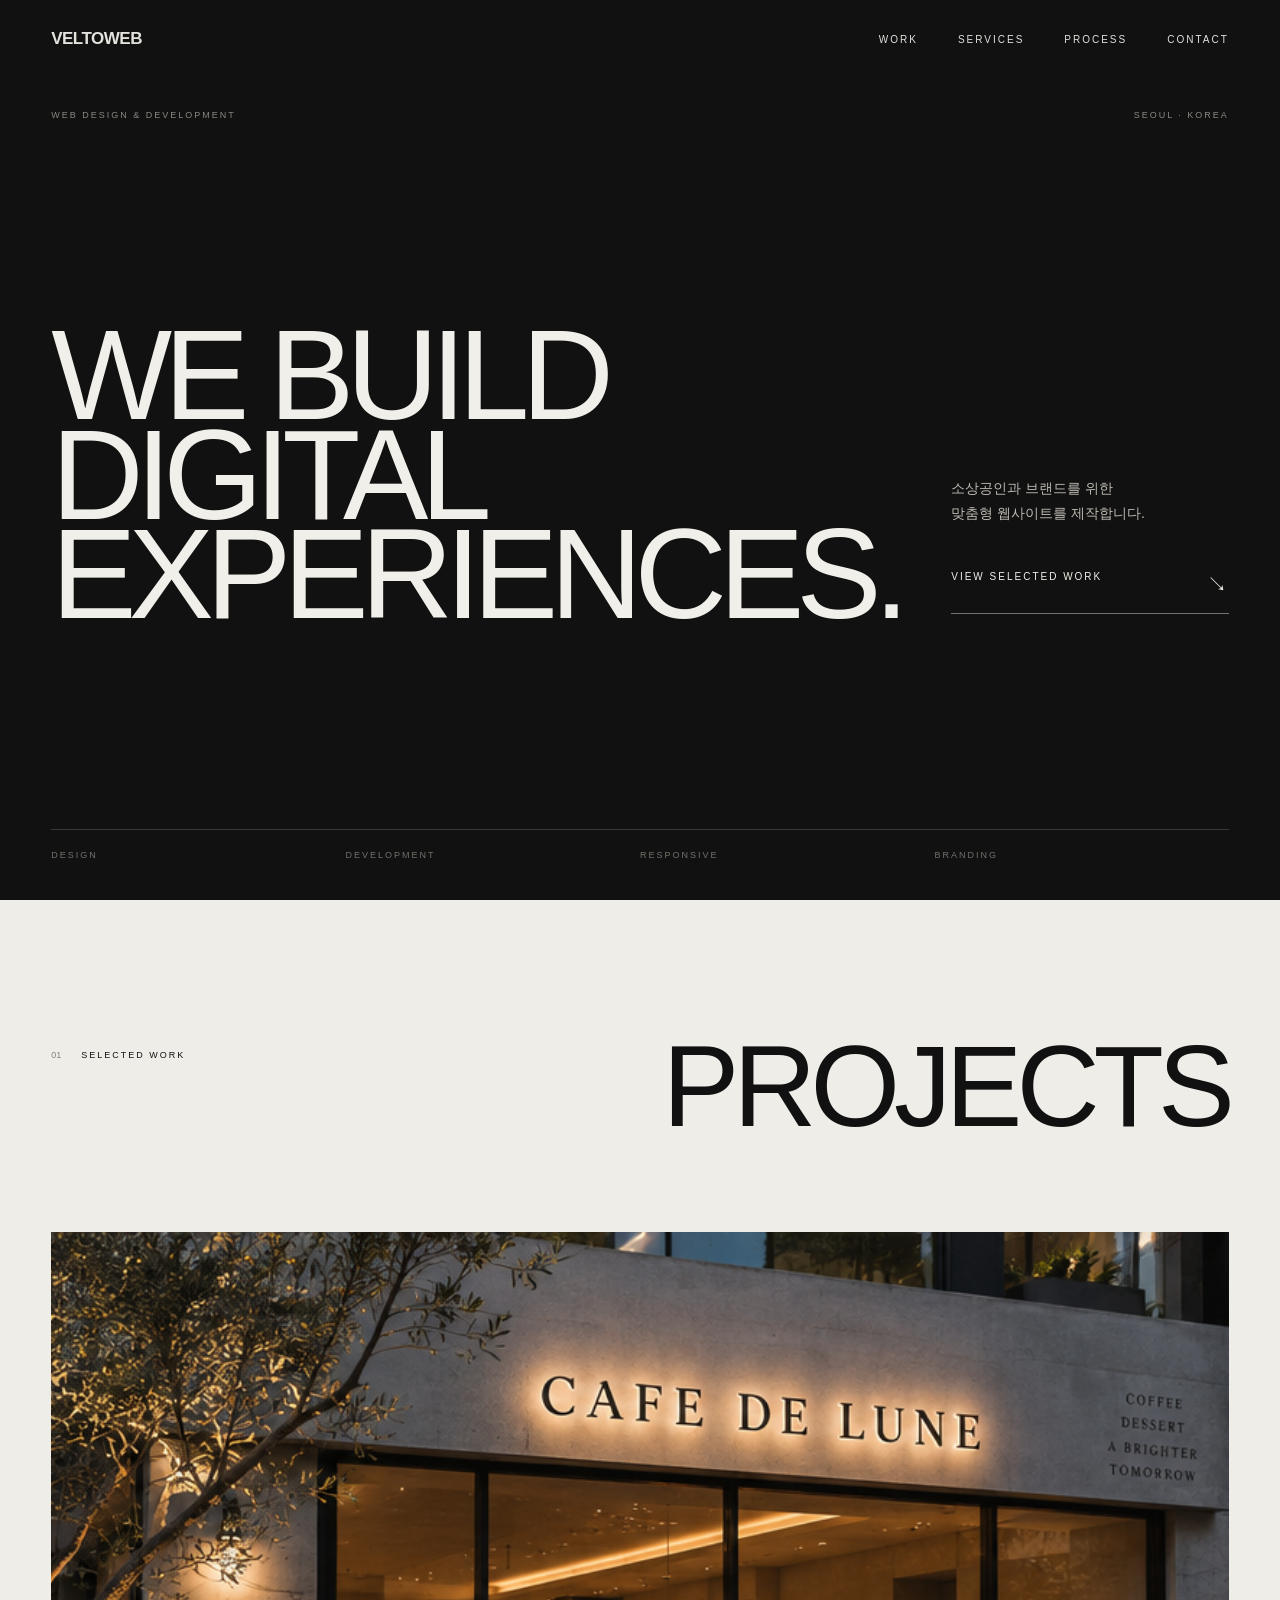
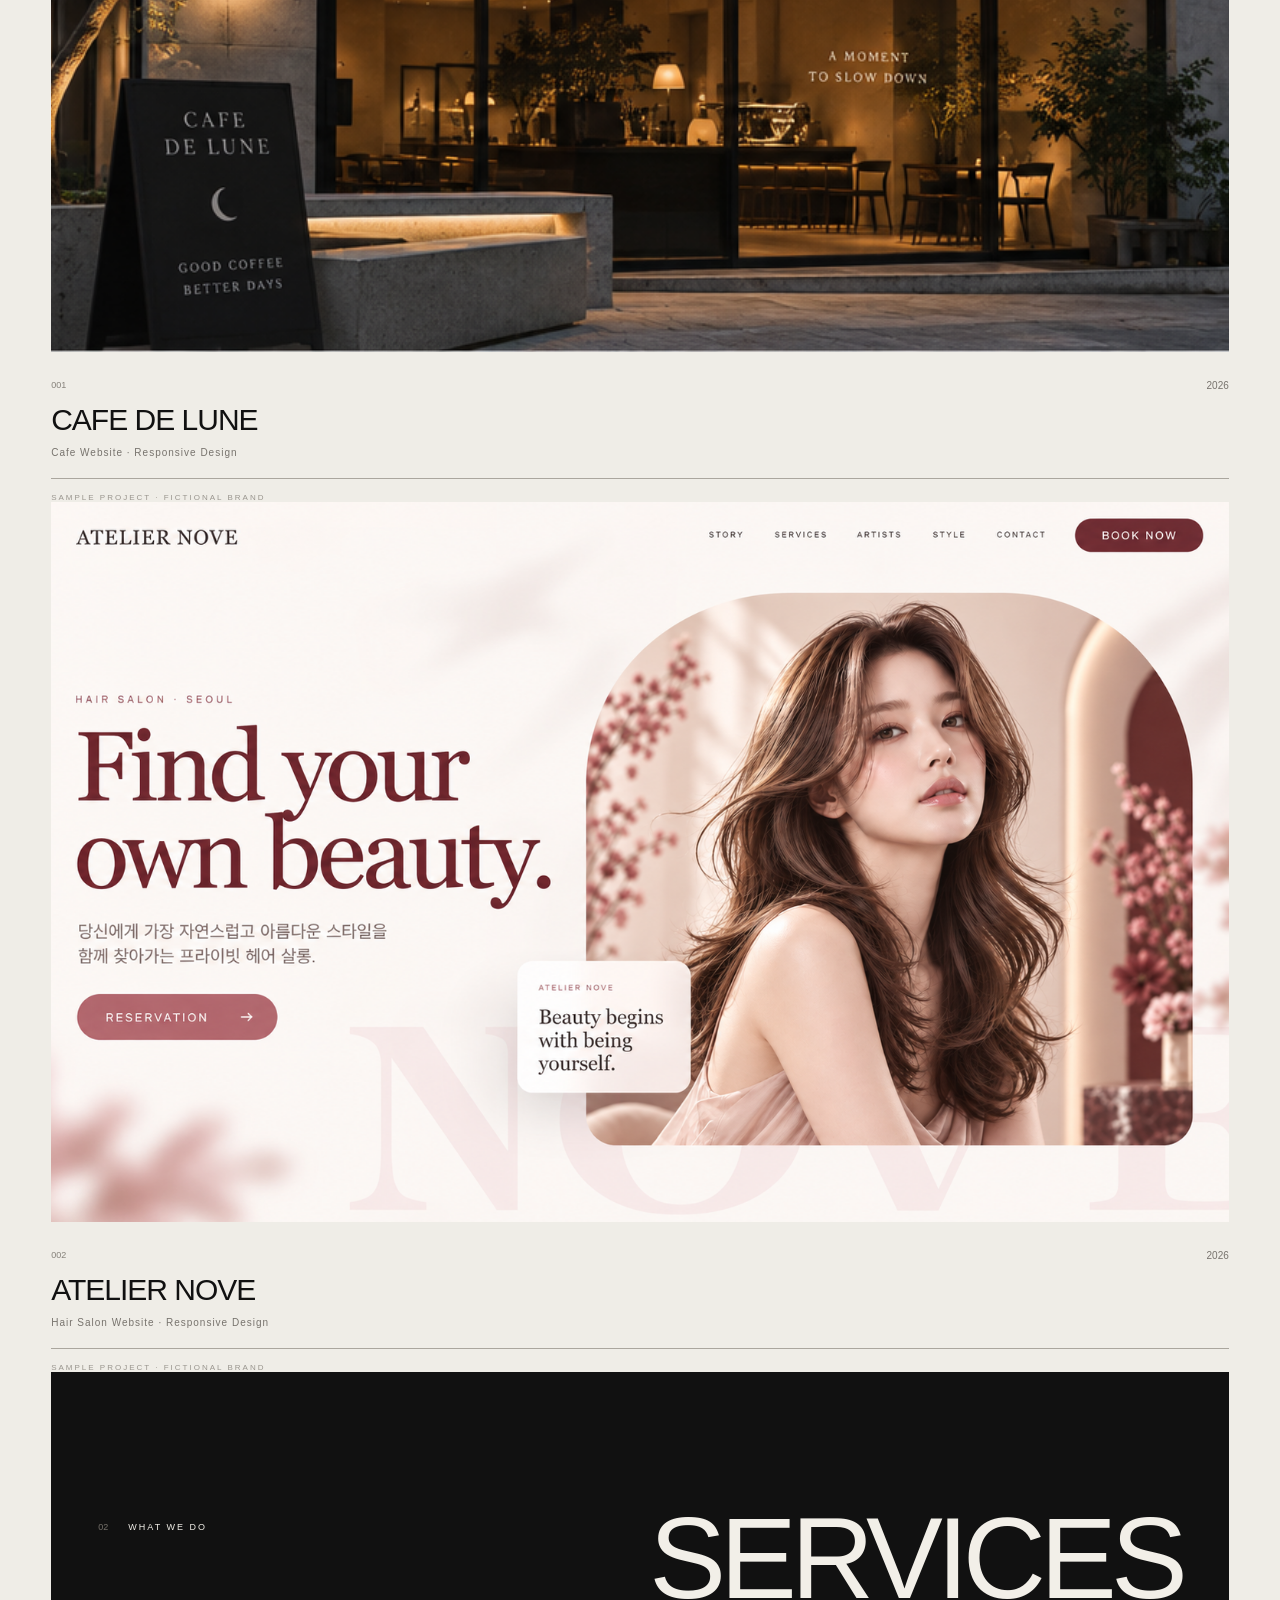
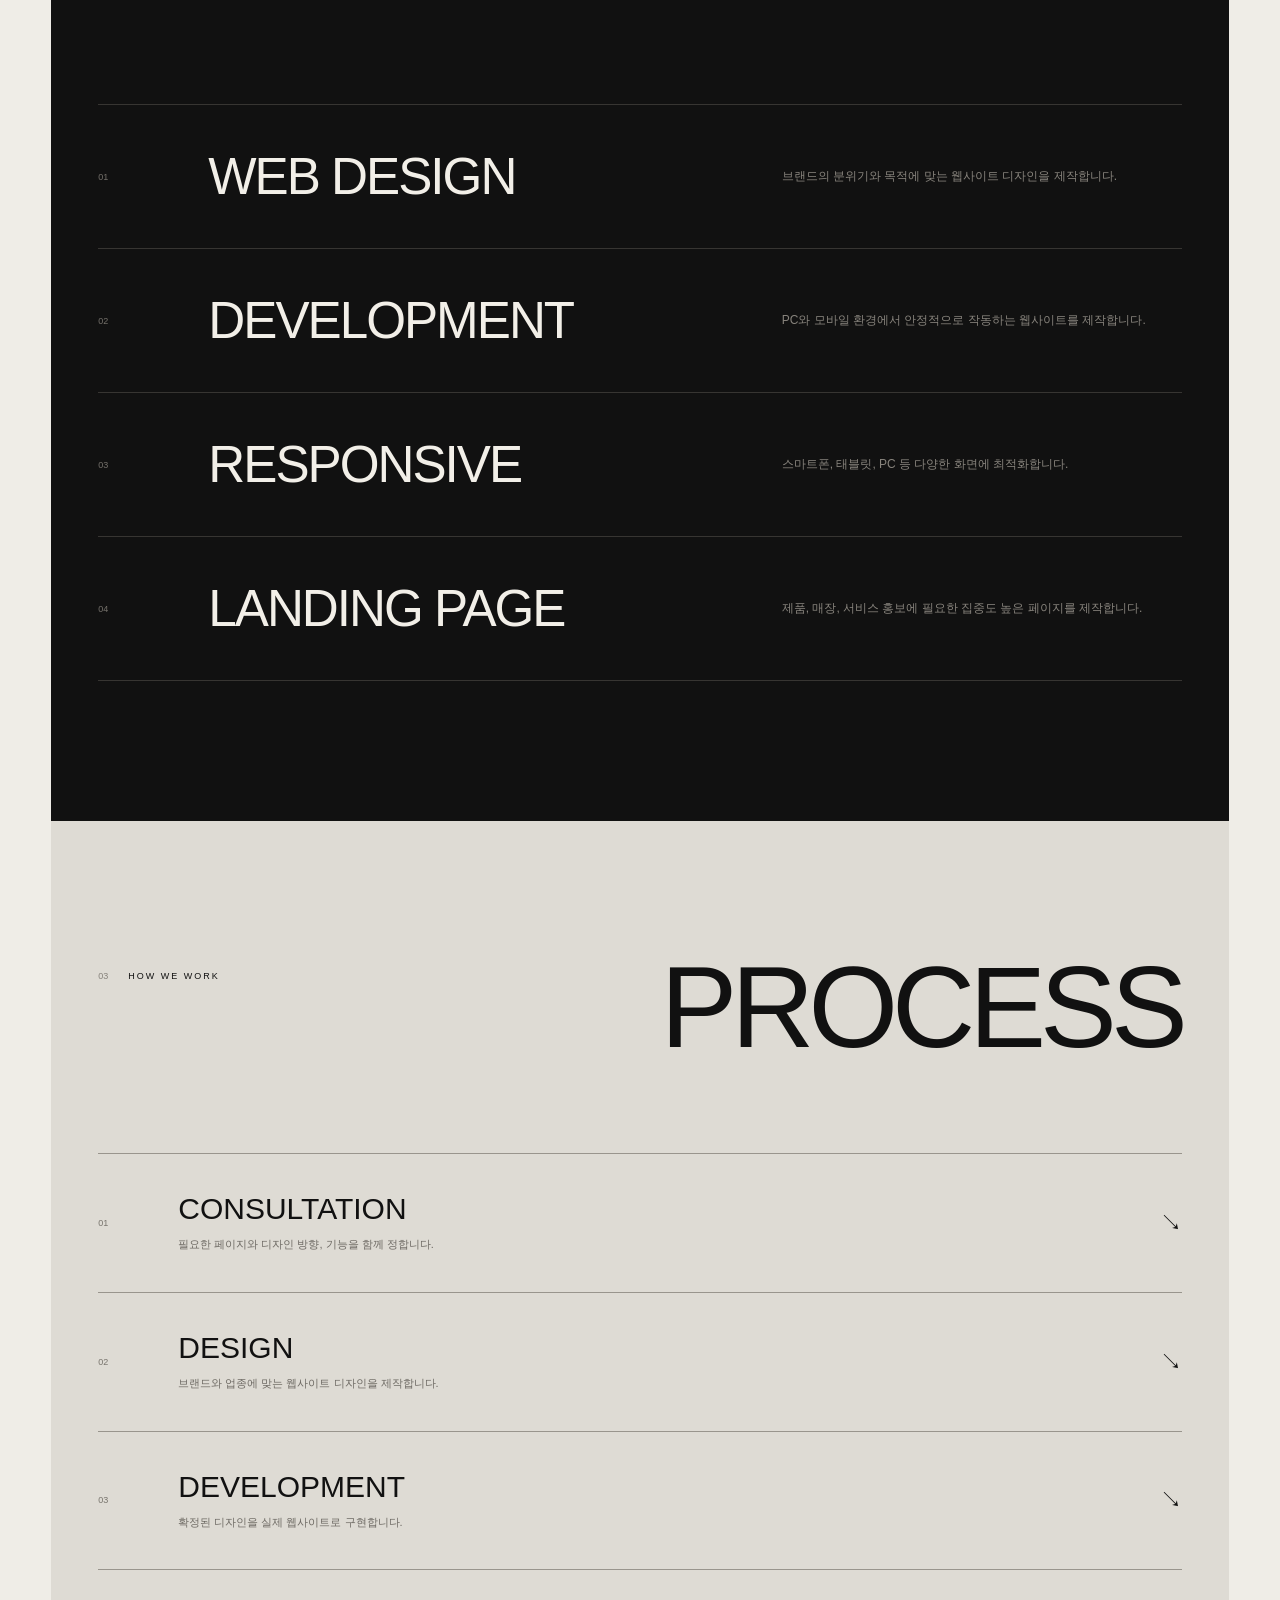
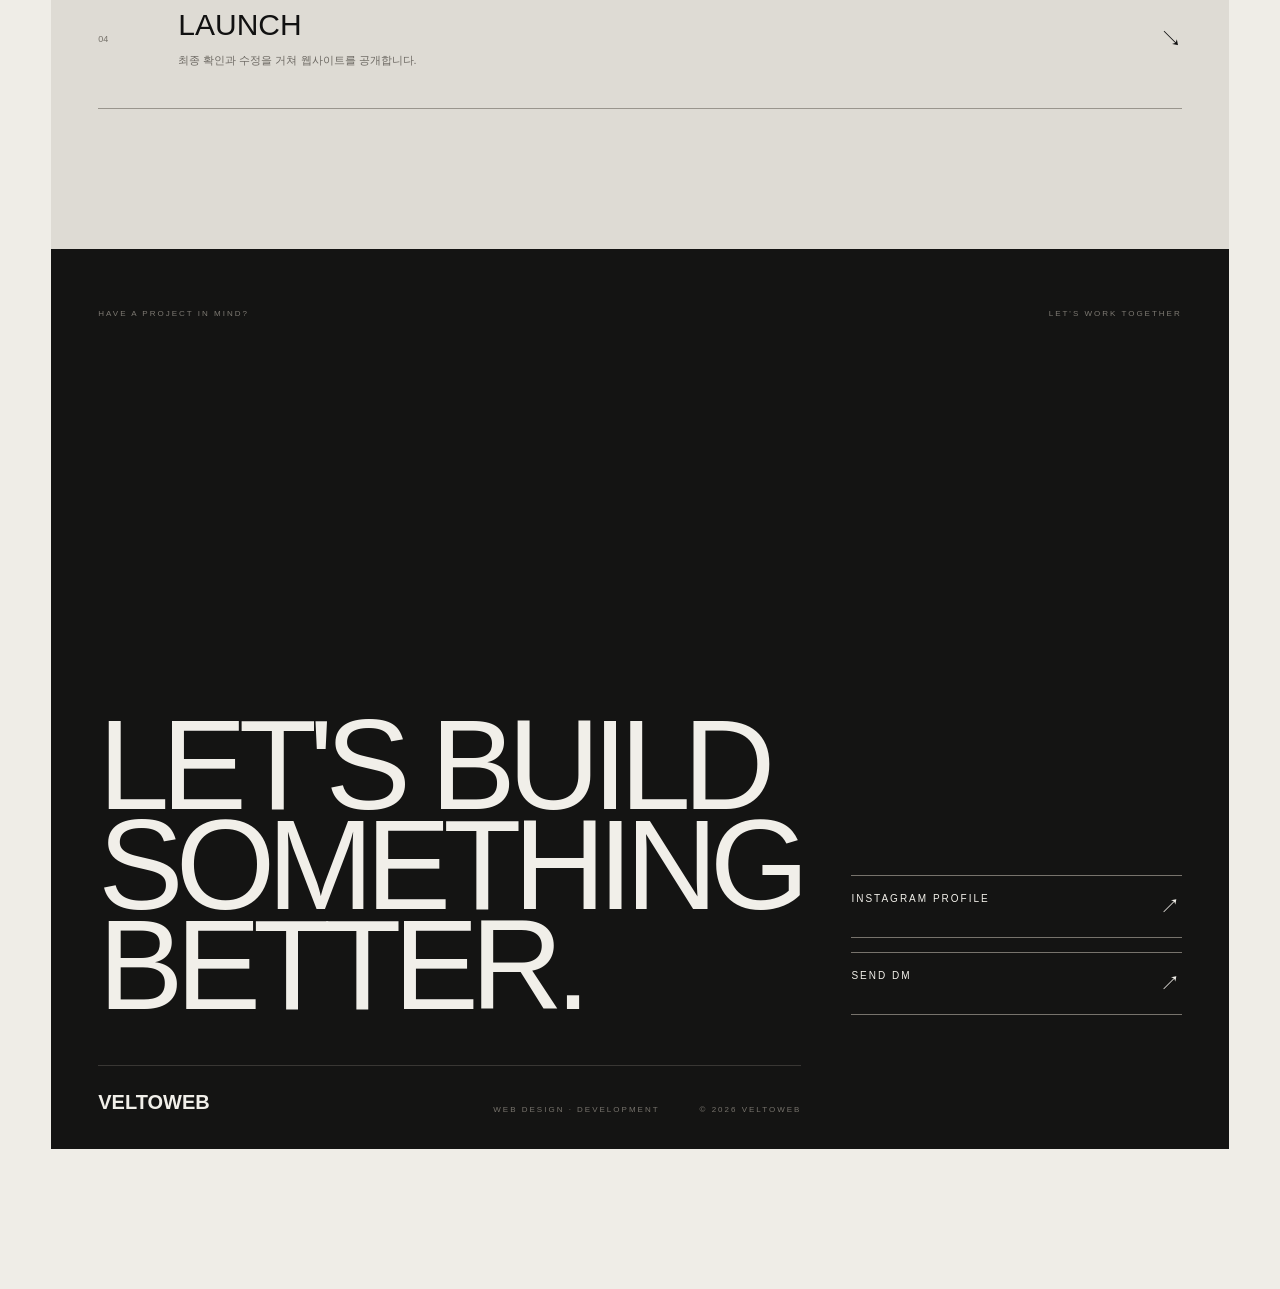
==== commit b3206f75: "Add files via upload" ====
--- a/index.html
+++ b/index.html
@@ -178,66 +178,51 @@
 
             </article>
 
-            <span>02</span>
-
-            <article class="project">
-
-                <a href="/atelier-nove/" class="project-image">
->
-                    <img
-                        src="images/cafe-de-lune.png"
-                        alt="CAFE DE LUNE 웹사이트 프로젝트"
-                    >
-
-                    <div class="project-overlay">
-                        <span>VIEW PROJECT ↗</span>
-                    </div>
-                </a>
-
-
-                <div class="project-info">
-
-                    <div>
-                        <span class="project-number">
-                            001
-                        </span>
-
-                        <h3>
-                            ATELIER NOVE
-                        </h3>
-
-                        <p>
-                            Hair Salon · Web Design & Development
-                        </p>
-                    </div>
-
-                    <div class="project-year">
-                        2026
-                    </div>
-
-                </div>
-
-                <div class="sample-label">
-                    SAMPLE PROJECT · FICTIONAL BRAND
-                </div>
-
-            </article>
-
-
-            <!-- NEXT PROJECT -->
-            <div class="next-project">
-
-                <span>002</span>
-
-                <div>
-                    <p>NEXT PROJECT</p>
-                    <h3>COMING SOON</h3>
-                </div>
-
-            </div>
-
-        </section>
-
+           <!-- ATELIER NOVE -->
+<article class="project">
+
+    <a
+        href="/atelier-nove/index.html"
+        class="project-image"
+    >
+        <img
+            src="images/atelier-nove.png"
+            alt="ATELIER NOVE 헤어 살롱 웹사이트 프로젝트"
+        >
+
+        <div class="project-overlay">
+            <span>VIEW PROJECT ↗</span>
+        </div>
+    </a>
+
+
+    <div class="project-info">
+
+        <div>
+            <span class="project-number">
+                002
+            </span>
+
+            <h3>
+                ATELIER NOVE
+            </h3>
+
+            <p>
+                Hair Salon Website · Responsive Design
+            </p>
+        </div>
+
+        <div class="project-year">
+            2026
+        </div>
+
+    </div>
+
+    <div class="sample-label">
+        SAMPLE PROJECT · FICTIONAL BRAND
+    </div>
+
+</article>
 
         <!-- SERVICES -->
         <section class="services section" id="services">
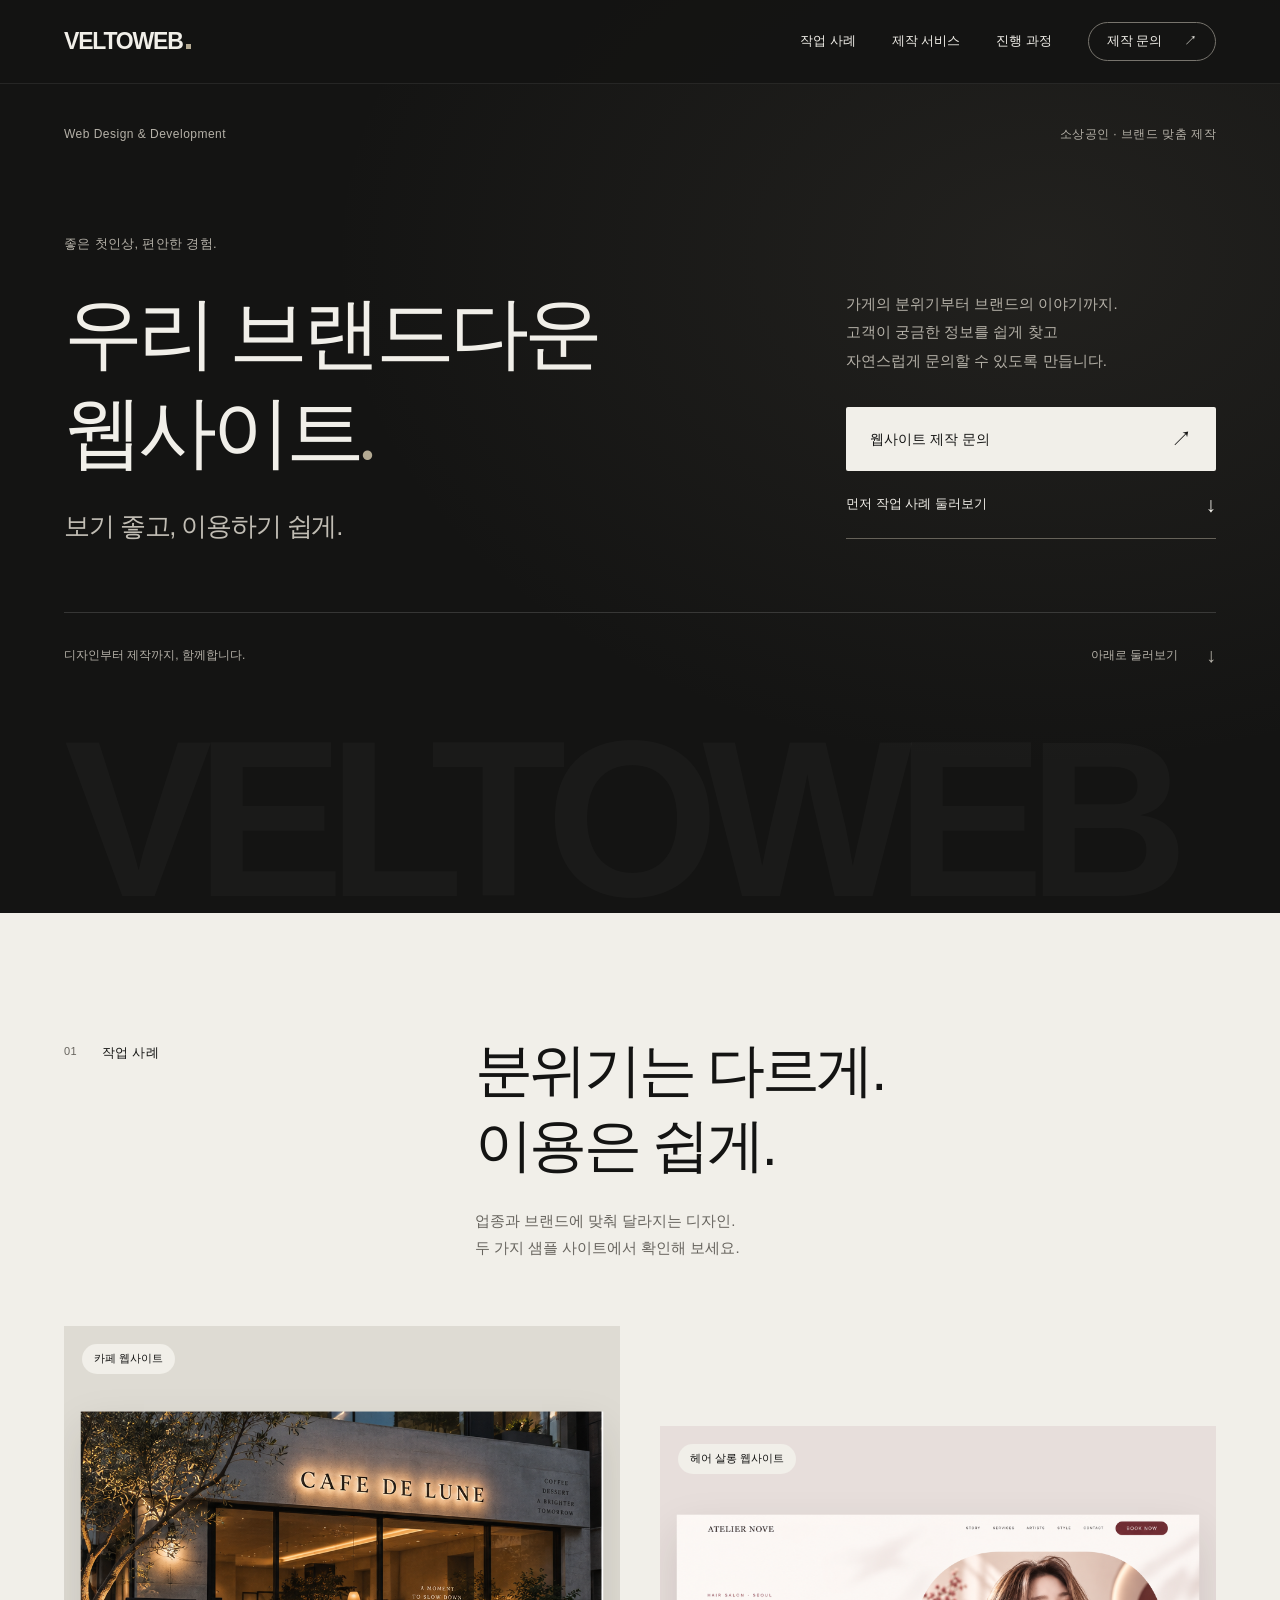
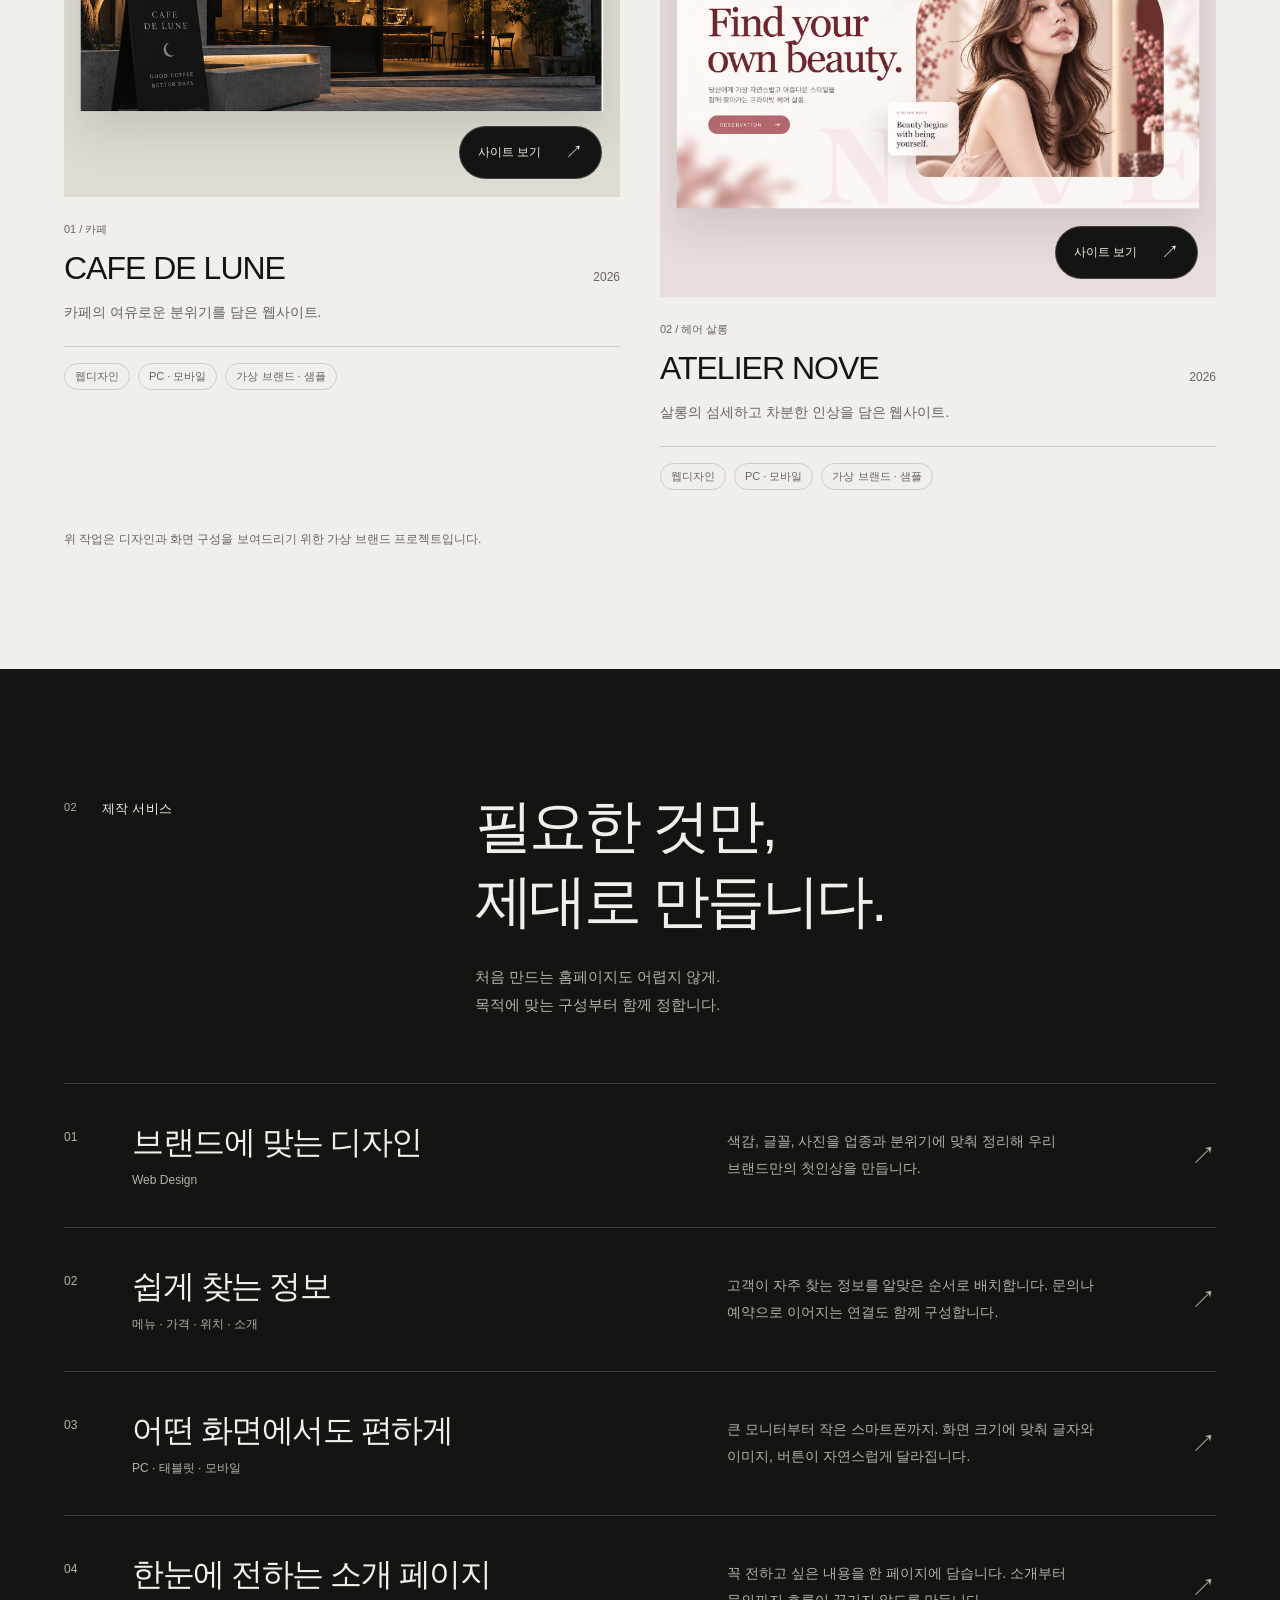
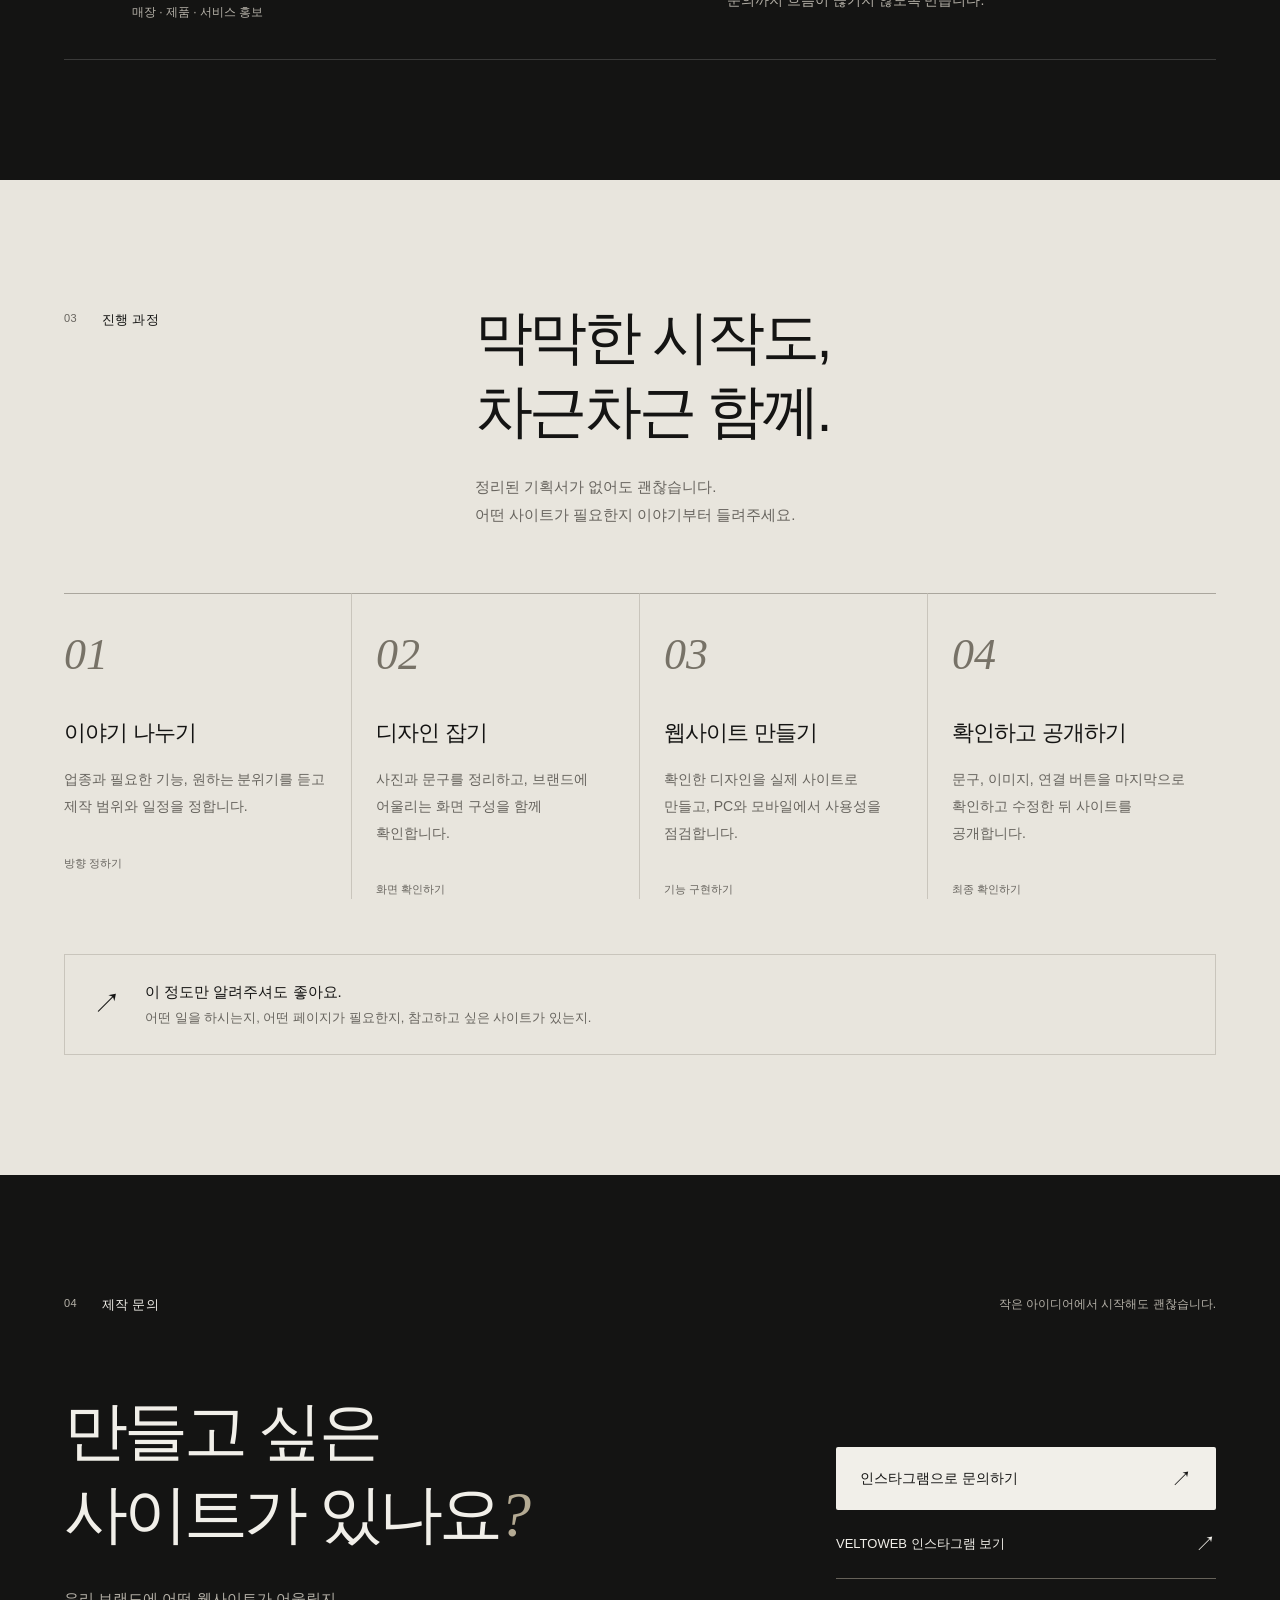
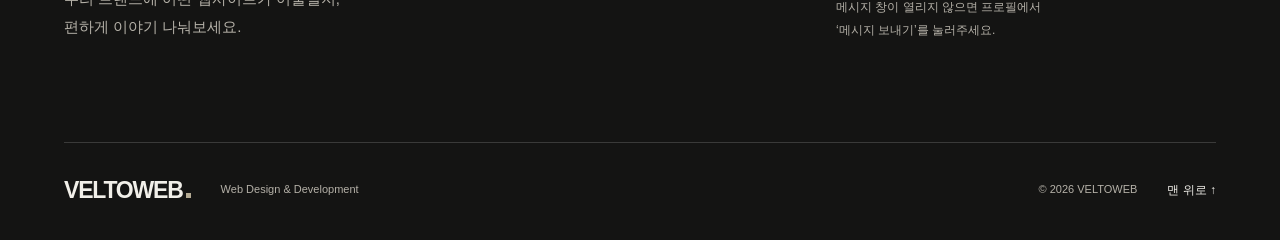
==== commit aafbb3bf: "Add files via upload" ====
--- a/index.html
+++ b/index.html
@@ -1,482 +1,82 @@
-<!DOCTYPE html>
-<html lang="ko">
-<head>
-    <meta charset="UTF-8">
-    <meta name="viewport" content="width=device-width, initial-scale=1.0">
-
-    <title>VELTOWEB | Web Design & Development</title>
-
-    <meta property="og:title" content="VELTOWEB | Web Design & Development">
-<meta property="og:description" content="소상공인과 브랜드를 위한 맞춤형 웹사이트 제작">
-<meta property="og:type" content="website">
-<meta property="og:url" content="https://veltoweb.github.io/">
-<meta property="og:image" content="https://veltoweb.github.io/images/preview-cover-2.png">
-<meta property="og:image:secure_url" content="https://veltoweb.github.io/images/preview-cover-2.png">
-<meta property="og:image:type" content="image/png">
-<meta property="og:image:width" content="1731">
-<meta property="og:image:height" content="909">
-<meta name="twitter:card" content="summary_large_image">
-<meta name="twitter:title" content="VELTOWEB | Web Design & Development">
-<meta name="twitter:description" content="소상공인과 브랜드를 위한 맞춤형 웹사이트 제작">
-<meta name="twitter:image" content="https://veltoweb.github.io/images/preview-cover-2.png">
-<meta
-        name="description"
-        content="VELTOWEB - 소상공인과 브랜드를 위한 맞춤형 웹사이트 제작"
-    >
-
-    <link rel="stylesheet" href="style.css">
-</head>
-
-<body>
-
-    <!-- HEADER -->
-    <header class="header">
-
-        <a href="#home" class="logo">
-            VELTOWEB
-        </a>
-
-        <nav class="nav">
-            <a href="#work">WORK</a>
-            <a href="#services">SERVICES</a>
-            <a href="#process">PROCESS</a>
-            <a href="#contact">CONTACT</a>
-        </nav>
-
-        <button
-            class="menu-button"
-            onclick="toggleMenu()"
-            aria-label="메뉴 열기"
-        >
-            <span></span>
-            <span></span>
-        </button>
-
-    </header>
-
-
-    <!-- MOBILE MENU -->
-    <div class="mobile-menu" id="mobileMenu">
-
-        <a href="#work" onclick="closeMenu()">WORK</a>
-        <a href="#services" onclick="closeMenu()">SERVICES</a>
-        <a href="#process" onclick="closeMenu()">PROCESS</a>
-        <a href="#contact" onclick="closeMenu()">CONTACT</a>
-
-        <div class="mobile-menu-bottom">
-            <span>WEB DESIGN · DEVELOPMENT</span>
-            <span>VELTOWEB © 2026</span>
-        </div>
-
-    </div>
-
-
-    <!-- HERO -->
-    <main>
-
-        <section class="hero" id="home">
-
-            <div class="hero-top">
-                <span>WEB DESIGN & DEVELOPMENT</span>
-                <span>SEOUL · KOREA</span>
-            </div>
-
-            <div class="hero-main">
-
-                <h1>
-                    WE BUILD<br>
-                    DIGITAL<br>
-                    EXPERIENCES.
-                </h1>
-
-                <div class="hero-description">
-
-                    <p>
-                        소상공인과 브랜드를 위한<br>
-                        맞춤형 웹사이트를 제작합니다.
-                    </p>
-
-                    <a href="#work">
-                        VIEW SELECTED WORK
-                        <span>↘</span>
-                    </a>
-
-                </div>
-
-            </div>
-
-            <div class="hero-footer">
-                <span>DESIGN</span>
-                <span>DEVELOPMENT</span>
-                <span>RESPONSIVE</span>
-                <span>BRANDING</span>
-            </div>
-
-        </section>
-
-
-        <!-- WORK -->
-        <section class="work section" id="work">
-
-            <div class="section-header">
-
-                <div>
-                    <span class="section-number">01</span>
-                    <span class="section-small">SELECTED WORK</span>
-                </div>
-
-                <h2>
-                    PROJECTS
-                </h2>
-
-            </div>
-
-
-            <!-- CAFE DE LUNE -->
-            <article class="project">
-
-                <a
-    href="/cafe-de-lune/index.html"
-    class="project-image"
->
-                    <img
-                        src="images/cafe-de-lune.png"
-                        alt="CAFE DE LUNE 웹사이트 프로젝트"
-                    >
-
-                    <div class="project-overlay">
-                        <span>VIEW PROJECT ↗</span>
-                    </div>
-                </a>
-
-
-                <div class="project-info">
-
-                    <div>
-                        <span class="project-number">
-                            001
-                        </span>
-
-                        <h3>
-                            CAFE DE LUNE
-                        </h3>
-
-                        <p>
-                            Cafe Website · Responsive Design
-                        </p>
-                    </div>
-
-                    <div class="project-year">
-                        2026
-                    </div>
-
-                </div>
-
-                <div class="sample-label">
-                    SAMPLE PROJECT · FICTIONAL BRAND
-                </div>
-
-            </article>
-
-           <!-- ATELIER NOVE -->
-<article class="project">
-
-    <a
-        href="/atelier-nove/index.html"
-        class="project-image"
-    >
-        <img
-            src="images/atelier-nove.png"
-            alt="ATELIER NOVE 헤어 살롱 웹사이트 프로젝트"
-        >
-
-        <div class="project-overlay">
-            <span>VIEW PROJECT ↗</span>
-        </div>
-    </a>
-
-
-    <div class="project-info">
-
-        <div>
-            <span class="project-number">
-                002
-            </span>
-
-            <h3>
-                ATELIER NOVE
-            </h3>
-
-            <p>
-                Hair Salon Website · Responsive Design
-            </p>
-        </div>
-
-        <div class="project-year">
-            2026
-        </div>
-
-    </div>
-
-    <div class="sample-label">
-        SAMPLE PROJECT · FICTIONAL BRAND
-    </div>
-
-</article>
-
-        <!-- SERVICES -->
-        <section class="services section" id="services">
-
-            <div class="section-header light">
-
-                <div>
-                    <span class="section-number">02</span>
-                    <span class="section-small">WHAT WE DO</span>
-                </div>
-
-                <h2>
-                    SERVICES
-                </h2>
-
-            </div>
-
-
-            <div class="service-list">
-
-                <div class="service-item">
-                    <span>01</span>
-
-                    <h3>
-                        WEB DESIGN
-                    </h3>
-
-                    <p>
-                        브랜드의 분위기와 목적에 맞는
-                        웹사이트 디자인을 제작합니다.
-                    </p>
-                </div>
-
-
-                <div class="service-item">
-                    <span>02</span>
-
-                    <h3>
-                        DEVELOPMENT
-                    </h3>
-
-                    <p>
-                        PC와 모바일 환경에서
-                        안정적으로 작동하는 웹사이트를 제작합니다.
-                    </p>
-                </div>
-
-
-                <div class="service-item">
-                    <span>03</span>
-
-                    <h3>
-                        RESPONSIVE
-                    </h3>
-
-                    <p>
-                        스마트폰, 태블릿, PC 등
-                        다양한 화면에 최적화합니다.
-                    </p>
-                </div>
-
-
-                <div class="service-item">
-                    <span>04</span>
-
-                    <h3>
-                        LANDING PAGE
-                    </h3>
-
-                    <p>
-                        제품, 매장, 서비스 홍보에 필요한
-                        집중도 높은 페이지를 제작합니다.
-                    </p>
-                </div>
-
-            </div>
-
-        </section>
-
-
-        <!-- PROCESS -->
-        <section class="process section" id="process">
-
-            <div class="section-header">
-
-                <div>
-                    <span class="section-number">03</span>
-                    <span class="section-small">HOW WE WORK</span>
-                </div>
-
-                <h2>
-                    PROCESS
-                </h2>
-
-            </div>
-
-
-            <div class="process-list">
-
-                <div class="process-item">
-
-                    <span class="process-number">
-                        01
-                    </span>
-
-                    <div>
-                        <h3>CONSULTATION</h3>
-                        <p>
-                            필요한 페이지와 디자인 방향,
-                            기능을 함께 정합니다.
-                        </p>
-                    </div>
-
-                    <span class="process-arrow">
-                        ↘
-                    </span>
-
-                </div>
-
-
-                <div class="process-item">
-
-                    <span class="process-number">
-                        02
-                    </span>
-
-                    <div>
-                        <h3>DESIGN</h3>
-                        <p>
-                            브랜드와 업종에 맞는
-                            웹사이트 디자인을 제작합니다.
-                        </p>
-                    </div>
-
-                    <span class="process-arrow">
-                        ↘
-                    </span>
-
-                </div>
-
-
-                <div class="process-item">
-
-                    <span class="process-number">
-                        03
-                    </span>
-
-                    <div>
-                        <h3>DEVELOPMENT</h3>
-                        <p>
-                            확정된 디자인을 실제
-                            웹사이트로 구현합니다.
-                        </p>
-                    </div>
-
-                    <span class="process-arrow">
-                        ↘
-                    </span>
-
-                </div>
-
-
-                <div class="process-item">
-
-                    <span class="process-number">
-                        04
-                    </span>
-
-                    <div>
-                        <h3>LAUNCH</h3>
-                        <p>
-                            최종 확인과 수정을 거쳐
-                            웹사이트를 공개합니다.
-                        </p>
-                    </div>
-
-                    <span class="process-arrow">
-                        ↘
-                    </span>
-
-                </div>
-
-            </div>
-
-        </section>
-
-
-        <!-- CONTACT -->
-        <section class="contact" id="contact">
-
-            <div class="contact-top">
-
-                <span>
-                    HAVE A PROJECT IN MIND?
-                </span>
-
-                <span>
-                    LET'S WORK TOGETHER
-                </span>
-
-            </div>
-
-
-            <div class="contact-main">
-
-                <h2>
-                    LET'S BUILD<br>
-                    SOMETHING<br>
-                    BETTER.
-                </h2>
-
-                <div class="contact-links">
-
-    <a
-        href="https://www.instagram.com/veltoweb_kr/"
-        target="_blank"
-        rel="noopener noreferrer"
-        class="contact-button"
-    >
-        INSTAGRAM PROFILE
-        <span>↗</span>
-    </a>
-
-    <a
-        href="https://ig.me/m/veltoweb_kr"
-        target="_blank"
-        rel="noopener noreferrer"
-        class="contact-button"
-    >
-        SEND DM
-        <span>↗</span>
-    </a>
-
-</div>
-
-            <footer>
-
-                <div class="footer-logo">
-                    VELTOWEB
-                </div>
-
-                <div class="footer-info">
-                    <span>WEB DESIGN · DEVELOPMENT</span>
-                    <span>© 2026 VELTOWEB</span>
-                </div>
-
-            </footer>
-
-        </section>
-
-    </main>
-
-
-    <script src="script.js"></script>
-
-</body>
-</html>+<!DOCTYPE html>
+<html lang="ko">
+<head>
+  <meta charset="UTF-8">
+  <meta name="viewport" content="width=device-width, initial-scale=1">
+  <title>VELTOWEB | 브랜드에 어울리는 웹사이트 제작</title>
+  <meta name="description" content="소상공인과 브랜드를 위한 맞춤형 웹사이트. 디자인부터 PC·모바일 제작까지 VELTOWEB과 함께하세요.">
+  <meta property="og:title" content="VELTOWEB | 브랜드에 어울리는 웹사이트 제작">
+  <meta property="og:description" content="보기 좋고, 이용하기 쉬운 웹사이트. 디자인부터 모바일 화면까지 함께 만듭니다.">
+  <meta property="og:type" content="website">
+  <meta property="og:url" content="https://veltoweb.github.io/">
+  <meta property="og:image" content="https://veltoweb.github.io/images/preview-cover-2.png">
+  <meta name="twitter:card" content="summary_large_image">
+  <meta name="theme-color" content="#141413">
+  <link rel="stylesheet" href="style.css">
+  <script src="script.js" defer></script>
+</head>
+<body>
+  <a class="skip-link" href="#main">본문으로 건너뛰기</a>
+  <header class="header">
+    <a class="logo" href="#home" aria-label="VELTOWEB 처음으로">VELTOWEB<span class="logo-dot"></span></a>
+    <nav class="nav" aria-label="주 메뉴"><a href="#work">작업 사례</a><a href="#services">제작 서비스</a><a href="#process">진행 과정</a><a class="nav-contact" href="#contact">제작 문의 <span aria-hidden="true">↗</span></a></nav>
+    <button class="menu-button" type="button" aria-label="메뉴 열기" aria-controls="mobile-menu" aria-expanded="false"><span></span><span></span></button>
+    <div class="scroll-progress" aria-hidden="true"></div>
+  </header>
+  <dialog class="mobile-menu" id="mobile-menu" aria-label="모바일 메뉴">
+    <div class="menu-top"><span class="logo">VELTOWEB</span><button class="menu-close" type="button" aria-label="메뉴 닫기">닫기 ×</button></div>
+    <nav aria-label="모바일 주 메뉴"><a href="#work"><small>01</small>작업 사례 <span>↗</span></a><a href="#services"><small>02</small>제작 서비스 <span>↗</span></a><a href="#process"><small>03</small>진행 과정 <span>↗</span></a><a href="#contact"><small>04</small>제작 문의 <span>↗</span></a></nav>
+    <p>브랜드에 어울리는 웹사이트를 만듭니다.</p>
+  </dialog>
+  <main id="main">
+    <section class="hero" id="home" aria-labelledby="hero-title">
+      <div class="hero-glow" aria-hidden="true"></div>
+      <div class="hero-top"><span>Web Design & Development</span><span>소상공인 · 브랜드 맞춤 제작</span></div>
+      <div class="hero-main">
+        <div class="hero-copy"><p class="eyebrow hero-enter">좋은 첫인상, 편안한 경험.</p><h1 id="hero-title"><span class="title-line">우리 브랜드다운</span><span class="title-line">웹사이트<span class="serif-mark">.</span></span></h1><p class="hero-sub hero-enter">보기 좋고, 이용하기 쉽게.</p></div>
+        <div class="hero-description hero-enter"><p>가게의 분위기부터 브랜드의 이야기까지.<br>고객이 궁금한 정보를 쉽게 찾고<br>자연스럽게 문의할 수 있도록 만듭니다.</p><a class="button button-light" href="#contact">웹사이트 제작 문의 <span aria-hidden="true">↗</span></a><a class="text-link" href="#work">먼저 작업 사례 둘러보기 <span aria-hidden="true">↓</span></a></div>
+      </div>
+      <div class="hero-bottom"><p>디자인부터 제작까지, 함께합니다.</p><a href="#work" class="scroll-hint">아래로 둘러보기 <span aria-hidden="true">↓</span></a></div>
+      <div class="hero-wordmark" aria-hidden="true">VELTOWEB</div>
+    </section>
+    <section class="section work" id="work" aria-labelledby="work-title">
+      <div class="section-heading" data-reveal><p class="eyebrow"><span>01</span> 작업 사례</p><div><h2 id="work-title">분위기는 다르게.<br>이용은 쉽게.</h2><p class="section-description">업종과 브랜드에 맞춰 달라지는 디자인.<br>두 가지 샘플 사이트에서 확인해 보세요.</p></div></div>
+      <div class="project-grid">
+        <article class="project" data-reveal>
+          <a class="project-image" href="https://veltoweb.github.io/cafe-de-lune/index.html" target="_blank" rel="noopener noreferrer" aria-label="CAFE DE LUNE 사이트 보기, 새 창"><div class="project-picture"><img src="images/cafe-de-lune.png" width="868" height="498" alt="CAFE DE LUNE 카페 웹사이트 디자인" loading="lazy" decoding="async"></div><span class="project-category">카페 웹사이트</span><span class="project-open">사이트 보기 <span aria-hidden="true">↗</span></span></a>
+          <div class="project-info"><div><p class="project-index">01 / 카페</p><h3>CAFE DE LUNE</h3></div><span class="project-year">2026</span></div><p class="project-description">카페의 여유로운 분위기를 담은 웹사이트.</p><div class="project-tags"><span>웹디자인</span><span>PC · 모바일</span><span>가상 브랜드 · 샘플</span></div>
+        </article>
+        <article class="project" data-reveal>
+          <a class="project-image" href="https://veltoweb.github.io/atelier-nove/index.html" target="_blank" rel="noopener noreferrer" aria-label="ATELIER NOVE 사이트 보기, 새 창"><div class="project-picture"><img src="images/atelier-nove.png" width="1672" height="941" alt="ATELIER NOVE 헤어 살롱 웹사이트 디자인" loading="lazy" decoding="async"></div><span class="project-category">헤어 살롱 웹사이트</span><span class="project-open">사이트 보기 <span aria-hidden="true">↗</span></span></a>
+          <div class="project-info"><div><p class="project-index">02 / 헤어 살롱</p><h3>ATELIER NOVE</h3></div><span class="project-year">2026</span></div><p class="project-description">살롱의 섬세하고 차분한 인상을 담은 웹사이트.</p><div class="project-tags"><span>웹디자인</span><span>PC · 모바일</span><span>가상 브랜드 · 샘플</span></div>
+        </article>
+      </div>
+      <p class="work-note">위 작업은 디자인과 화면 구성을 보여드리기 위한 가상 브랜드 프로젝트입니다.</p>
+    </section>
+    <section class="section services" id="services" aria-labelledby="services-title">
+      <div class="section-heading" data-reveal><p class="eyebrow"><span>02</span> 제작 서비스</p><div><h2 id="services-title">필요한 것만,<br>제대로 만듭니다.</h2><p class="section-description">처음 만드는 홈페이지도 어렵지 않게.<br>목적에 맞는 구성부터 함께 정합니다.</p></div></div>
+      <div class="service-list">
+        <article class="service-item" data-reveal><span class="item-number">01</span><div><h3>브랜드에 맞는 디자인</h3><span class="service-en">Web Design</span></div><p>색감, 글꼴, 사진을 업종과 분위기에 맞춰 정리해 우리 브랜드만의 첫인상을 만듭니다.</p><span class="item-arrow" aria-hidden="true">↗</span></article>
+        <article class="service-item" data-reveal><span class="item-number">02</span><div><h3>쉽게 찾는 정보</h3><span class="service-en">메뉴 · 가격 · 위치 · 소개</span></div><p>고객이 자주 찾는 정보를 알맞은 순서로 배치합니다. 문의나 예약으로 이어지는 연결도 함께 구성합니다.</p><span class="item-arrow" aria-hidden="true">↗</span></article>
+        <article class="service-item" data-reveal><span class="item-number">03</span><div><h3>어떤 화면에서도 편하게</h3><span class="service-en">PC · 태블릿 · 모바일</span></div><p>큰 모니터부터 작은 스마트폰까지. 화면 크기에 맞춰 글자와 이미지, 버튼이 자연스럽게 달라집니다.</p><span class="item-arrow" aria-hidden="true">↗</span></article>
+        <article class="service-item" data-reveal><span class="item-number">04</span><div><h3>한눈에 전하는 소개 페이지</h3><span class="service-en">매장 · 제품 · 서비스 홍보</span></div><p>꼭 전하고 싶은 내용을 한 페이지에 담습니다. 소개부터 문의까지 흐름이 끊기지 않도록 만듭니다.</p><span class="item-arrow" aria-hidden="true">↗</span></article>
+      </div>
+    </section>
+    <section class="section process" id="process" aria-labelledby="process-title">
+      <div class="section-heading" data-reveal><p class="eyebrow"><span>03</span> 진행 과정</p><div><h2 id="process-title">막막한 시작도,<br>차근차근 함께.</h2><p class="section-description">정리된 기획서가 없어도 괜찮습니다.<br>어떤 사이트가 필요한지 이야기부터 들려주세요.</p></div></div>
+      <ol class="process-list">
+        <li data-reveal><span class="process-number">01</span><h3>이야기 나누기</h3><p>업종과 필요한 기능, 원하는 분위기를 듣고 제작 범위와 일정을 정합니다.</p><span class="process-caption">방향 정하기</span></li>
+        <li data-reveal><span class="process-number">02</span><h3>디자인 잡기</h3><p>사진과 문구를 정리하고, 브랜드에 어울리는 화면 구성을 함께 확인합니다.</p><span class="process-caption">화면 확인하기</span></li>
+        <li data-reveal><span class="process-number">03</span><h3>웹사이트 만들기</h3><p>확인한 디자인을 실제 사이트로 만들고, PC와 모바일에서 사용성을 점검합니다.</p><span class="process-caption">기능 구현하기</span></li>
+        <li data-reveal><span class="process-number">04</span><h3>확인하고 공개하기</h3><p>문구, 이미지, 연결 버튼을 마지막으로 확인하고 수정한 뒤 사이트를 공개합니다.</p><span class="process-caption">최종 확인하기</span></li>
+      </ol>
+      <div class="prep-note" data-reveal><span aria-hidden="true">↗</span><p><strong>이 정도만 알려주셔도 좋아요.</strong> 어떤 일을 하시는지, 어떤 페이지가 필요한지, 참고하고 싶은 사이트가 있는지.</p></div>
+    </section>
+    <section class="section contact" id="contact" aria-labelledby="contact-title">
+      <div class="contact-top"><p class="eyebrow"><span>04</span> 제작 문의</p><span>작은 아이디어에서 시작해도 괜찮습니다.</span></div>
+      <div class="contact-main" data-reveal><div><h2 id="contact-title">만들고 싶은<br>사이트가 있나요<span class="serif-mark">?</span></h2><p>우리 브랜드에 어떤 웹사이트가 어울릴지,<br>편하게 이야기 나눠보세요.</p></div><div class="contact-links"><a class="button button-light" href="https://ig.me/m/veltoweb_kr" target="_blank" rel="noopener noreferrer">인스타그램으로 문의하기 <span aria-hidden="true">↗</span></a><a class="text-link" href="https://www.instagram.com/veltoweb_kr/" target="_blank" rel="noopener noreferrer">VELTOWEB 인스타그램 보기 <span aria-hidden="true">↗</span></a><p>메시지 창이 열리지 않으면 프로필에서<br>‘메시지 보내기’를 눌러주세요.</p></div></div>
+      <footer><a class="logo" href="#home">VELTOWEB<span class="logo-dot"></span></a><p>Web Design & Development</p><span>© 2026 VELTOWEB</span><a class="back-top" href="#home">맨 위로 ↑</a></footer>
+    </section>
+  </main>
+</body>
+</html>
--- a/style.css
+++ b/style.css
@@ -1,1383 +1,1020 @@
-/* ==============================
-   RESET
-============================== */
-
+/* VELTOWEB — dependency-free. Content stays visible without JavaScript. */
+:root {
+  --paper:#f1efe9;
+  --ink:#141413;
+  --muted:#67645e;
+  --line:#d0cdc5;
+  --light-muted:#b5b1a8;
+  --pad:clamp(22px,5vw,88px);
+  --ease:cubic-bezier(.22,1,.36,1)
+}
 * {
-    margin: 0;
-    padding: 0;
-    box-sizing: border-box;
-}
-
+  box-sizing:border-box;
+  margin:0;
+  padding:0
+}
 html {
-    scroll-behavior: smooth;
-}
-
+  scroll-behavior:smooth;
+  scroll-padding-top:90px
+}
 body {
-    background: #f0eee8;
-    color: #111111;
-
-    font-family:
-        Arial,
-        Helvetica,
-        sans-serif;
-
-    overflow-x: hidden;
-}
-
+  background:var(--paper);
+  color:var(--ink);
+  font-family:"Pretendard","Apple SD Gothic Neo","Malgun Gothic",sans-serif;
+  -webkit-font-smoothing:antialiased;
+  line-height:1.6
+}
+body.menu-open {
+  overflow:hidden
+}
 a {
-    color: inherit;
-    text-decoration: none;
-}
-
+  color:inherit;
+  text-decoration:none
+}
+button {
+  font:inherit;
+  color:inherit;
+  cursor:pointer
+}
 img {
-    display: block;
-    width: 100%;
-}
-
-button {
-    font: inherit;
-}
-
-
-/* ==============================
-   HEADER
-============================== */
-
+  display:block;
+  width:100%;
+  max-width:100%
+}
+::selection {
+  background:#a19c8f;
+  color:#fff
+}
+:focus-visible {
+  outline:2px solid #9f865c;
+  outline-offset:6px
+}
+h1,h2,h3,p {
+  word-break:keep-all;
+  overflow-wrap:break-word
+}
+h1,h2,h3 {
+  font-weight:500
+}
+a,button {
+  -webkit-tap-highlight-color:transparent
+}
+.skip-link {
+  position:fixed;
+  top:10px;
+  left:16px;
+  transform:translateY(-160%);
+  z-index:2000;
+  background:var(--paper);
+  padding:12px 20px
+}
+.skip-link:focus {
+  transform:none
+}
 .header {
-    position: fixed;
-
-    top: 0;
-    left: 0;
-
-    width: 100%;
-    height: 78px;
-
-    padding: 0 4%;
-
-    display: flex;
-    align-items: center;
-    justify-content: space-between;
-
-    z-index: 1000;
-
-    color: #f5f3ee;
-
-    mix-blend-mode: difference;
-}
-
+  height:84px;
+  padding:0 var(--pad);
+  position:fixed;
+  inset:0 0 auto;
+  z-index:100;
+  display:flex;
+  align-items:center;
+  justify-content:space-between;
+  color:var(--paper);
+  background:rgba(20,20,19,.96);
+  border-bottom:1px solid #ffffff14;
+  transition:height .35s,box-shadow .35s
+}
+.header.scrolled {
+  height:70px;
+  box-shadow:0 6px 30px #00000012
+}
 .logo {
-    font-size: 17px;
-    font-weight: 700;
-
-    letter-spacing: -0.5px;
-}
-
+  font-family:Arial,sans-serif;
+  font-size:23px;
+  font-weight:700;
+  letter-spacing:-1.2px;
+  display:inline-flex;
+  align-items:baseline;
+  gap:3px
+}
+.logo-dot {
+  width:5px;
+  height:5px;
+  background:#b4aa93;
+  display:inline-block
+}
 .nav {
-    display: flex;
-    gap: 40px;
-}
-
+  display:flex;
+  align-items:center;
+  gap:36px;
+  font-size:13px
+}
 .nav a {
-    font-size: 10px;
-    letter-spacing: 2px;
-}
-
+  position:relative;
+  padding:10px 0
+}
+.nav a:after {
+  content:"";
+  position:absolute;
+  bottom:4px;
+  left:0;
+  width:100%;
+  height:1px;
+  background:currentColor;
+  transform:scaleX(0);
+  transform-origin:left;
+  transition:transform .35s var(--ease)
+}
+.nav a:hover:after,.nav a[aria-current]:after {
+  transform:scaleX(1)
+}
+.nav .nav-contact {
+  border:1px solid #77746d;
+  border-radius:30px;
+  padding:8px 18px
+}
+.nav-contact span {
+  margin-left:18px
+}
+.nav .nav-contact:after {
+  display:none
+}
+.scroll-progress {
+  height:2px;
+  background:#c3b99f;
+  position:absolute;
+  bottom:-1px;
+  left:0;
+  right:0;
+  transform:scaleX(0);
+  transform-origin:left
+}
 .menu-button {
-    display: none;
-
-    position: relative;
-
-    width: 35px;
-    height: 35px;
-
-    border: none;
-    background: none;
-
-    cursor: pointer;
-}
-
+  display:none;
+  border:0;
+  background:none;
+  width:44px;
+  height:44px;
+  position:relative
+}
 .menu-button span {
-    position: absolute;
-
-    left: 5px;
-
-    width: 25px;
-    height: 1px;
-
-    background: currentColor;
-
-    transition:
-        transform 0.3s ease,
-        top 0.3s ease;
-}
-
-.menu-button span:first-child {
-    top: 13px;
-}
-
-.menu-button span:last-child {
-    top: 21px;
-}
-
-body.menu-open .menu-button span:first-child {
-    top: 17px;
-    transform: rotate(45deg);
-}
-
-body.menu-open .menu-button span:last-child {
-    top: 17px;
-    transform: rotate(-45deg);
-}
-
-
-/* ==============================
-   MOBILE MENU
-============================== */
-
+  position:absolute;
+  width:24px;
+  height:1px;
+  left:10px;
+  top:17px;
+  background:currentColor
+}
+.menu-button span+span {
+  top:25px
+}
 .mobile-menu {
-    position: fixed;
-    inset: 0;
-
-    background: #111111;
-    color: #f4f1eb;
-
-    z-index: 900;
-
-    display: flex;
-    flex-direction: column;
-    justify-content: center;
-
-    padding: 100px 7% 50px;
-
-    opacity: 0;
-    visibility: hidden;
-
-    transition:
-        opacity 0.4s ease,
-        visibility 0.4s ease;
-}
-
-.mobile-menu.active {
-    opacity: 1;
-    visibility: visible;
-}
-
-.mobile-menu > a {
-    font-size: clamp(38px, 11vw, 60px);
-
-    padding: 13px 0;
-
-    border-bottom:
-        1px solid rgba(255,255,255,0.15);
-
-    opacity: 0;
-
-    transform: translateY(20px);
-
-    transition:
-        opacity 0.4s ease,
-        transform 0.4s ease;
-}
-
-.mobile-menu.active > a {
-    opacity: 1;
-    transform: translateY(0);
-}
-
-.mobile-menu.active > a:nth-child(1) {
-    transition-delay: 0.08s;
-}
-
-.mobile-menu.active > a:nth-child(2) {
-    transition-delay: 0.13s;
-}
-
-.mobile-menu.active > a:nth-child(3) {
-    transition-delay: 0.18s;
-}
-
-.mobile-menu.active > a:nth-child(4) {
-    transition-delay: 0.23s;
-}
-
-.mobile-menu-bottom {
-    position: absolute;
-
-    bottom: 35px;
-    left: 7%;
-    right: 7%;
-
-    display: flex;
-    justify-content: space-between;
-
-    font-size: 8px;
-    letter-spacing: 2px;
-
-    color: #77736d;
-}
-
-
-/* ==============================
-   HERO
-============================== */
-
+  max-width:none;
+  max-height:none;
+  width:100%;
+  height:100dvh;
+  border:0;
+  background:var(--ink);
+  color:var(--paper);
+  padding:24px var(--pad)
+}
+.mobile-menu::backdrop {
+  background:#141413
+}
+.menu-top {
+  display:flex;
+  justify-content:space-between;
+  align-items:center
+}
+.menu-close {
+  border:1px solid #68655e;
+  border-radius:30px;
+  background:none;
+  padding:8px 16px;
+  min-height:44px
+}
+.mobile-menu nav {
+  margin:60px 0 36px
+}
+.mobile-menu nav a {
+  display:flex;
+  align-items:center;
+  gap:18px;
+  font-size:clamp(24px,7vw,40px);
+  padding:20px 0;
+  border-bottom:1px solid #48463f
+}
+.mobile-menu nav small {
+  font-size:12px;
+  color:var(--light-muted)
+}
+.mobile-menu nav a>span {
+  margin-left:auto
+}
+.mobile-menu>p {
+  font-size:13px;
+  color:var(--light-muted)
+}
 .hero {
-    min-height: 100svh;
-
-    background: #111111;
-    color: #f1efe9;
-
-    padding:
-        110px 4%
-        40px;
-
-    display: flex;
-    flex-direction: column;
-    justify-content: space-between;
-}
-
+  position:relative;
+  isolation:isolate;
+  overflow:hidden;
+  background:var(--ink);
+  color:var(--paper);
+  min-height:850px;
+  min-height:max(820px,100svh);
+  padding:125px var(--pad) 0;
+  display:flex;
+  flex-direction:column
+}
+.hero-glow {
+  position:absolute;
+  z-index:-1;
+  inset:-20% -20% 0 10%;
+  background:radial-gradient(ellipse at 65% 40%,#78726524,transparent 55%);
+  transform:translateY(var(--glow-y,0px));
+  pointer-events:none
+}
 .hero-top {
-    display: flex;
-    justify-content: space-between;
-
-    font-size: 9px;
-    letter-spacing: 2px;
-
-    color: #8b8882;
-}
-
+  display:flex;
+  justify-content:space-between;
+  font-size:12px;
+  color:var(--light-muted);
+  letter-spacing:.04em
+}
 .hero-main {
-    display: grid;
-
-    grid-template-columns:
-        2fr 1fr;
-
-    gap: 50px;
-
-    align-items: end;
-}
-
-.hero-main h1 {
-    font-size: clamp(
-        70px,
-        10vw,
-        165px
-    );
-
-    line-height: 0.78;
-
-    font-weight: 500;
-
-    letter-spacing: -8px;
-}
-
+  display:grid;
+  grid-template-columns:1.65fr 1fr;
+  gap:5vw;
+  align-items:end;
+  margin:clamp(70px,10vh,150px) 0 65px
+}
+.eyebrow {
+  font-size:13px;
+  letter-spacing:.025em
+}
+.hero-copy>.eyebrow {
+  color:var(--light-muted);
+  margin-bottom:28px
+}
+h1 {
+  font-size:clamp(46px,6.2vw,98px);
+  letter-spacing:-.065em;
+  line-height:1.25
+}
+.title-line {
+  display:block
+}
+.serif-mark {
+  font-family:Georgia,serif;
+  font-style:italic;
+  color:#b4aa93
+}
+.hero-sub {
+  font-size:clamp(20px,2vw,30px);
+  font-weight:300;
+  color:#c1bdb4;
+  margin-top:24px;
+  letter-spacing:-.045em
+}
 .hero-description {
-    padding-bottom: 10px;
-}
-
-.hero-description p {
-    font-size: 14px;
-
-    line-height: 1.8;
-
-    color: #bcb8b1;
-
-    margin-bottom: 45px;
-}
-
-.hero-description a {
-    display: flex;
-    justify-content: space-between;
-
-    width: 100%;
-
-    padding-bottom: 15px;
-
-    border-bottom:
-        1px solid #77736c;
-
-    font-size: 10px;
-
-    letter-spacing: 2px;
-}
-
-.hero-description a span {
-    font-size: 20px;
-}
-
-.hero-footer {
-    display: grid;
-
-    grid-template-columns:
-        repeat(4, 1fr);
-
-    border-top:
-        1px solid #393734;
-
-    padding-top: 20px;
-}
-
-.hero-footer span {
-    font-size: 9px;
-
-    letter-spacing: 2px;
-
-    color: #75716b;
-}
-
-
-/* ==============================
-   GENERAL SECTION
-============================== */
-
+  max-width:370px;
+  justify-self:end;
+  width:100%;
+  padding-bottom:8px
+}
+.hero-description>p {
+  font-size:15px;
+  color:var(--light-muted);
+  line-height:1.9;
+  margin-bottom:32px
+}
+.button {
+  min-height:58px;
+  display:flex;
+  align-items:center;
+  justify-content:space-between;
+  gap:18px;
+  padding:15px 24px;
+  font-size:14px;
+  border-radius:2px;
+  transition:background .3s,transform .3s var(--ease),box-shadow .3s
+}
+.button-light {
+  background:var(--paper);
+  color:var(--ink)
+}
+.button:hover {
+  background:#dad5c9;
+  transform:translateY(-3px);
+  box-shadow:0 8px 28px #00000018
+}
+.button span,.text-link span {
+  font-size:21px;
+  transition:transform .35s var(--ease)
+}
+.button:hover span,.text-link:hover span {
+  transform:translate(3px,-3px)
+}
+.text-link {
+  display:flex;
+  justify-content:space-between;
+  align-items:center;
+  gap:16px;
+  padding:17px 0;
+  font-size:13px;
+  border-bottom:1px solid #666259
+}
+.hero-bottom {
+  display:flex;
+  justify-content:space-between;
+  align-items:center;
+  border-top:1px solid #ffffff25;
+  padding-top:20px;
+  font-size:12px;
+  color:var(--light-muted);
+  margin-top:auto
+}
+.scroll-hint {
+  display:flex;
+  gap:28px;
+  align-items:center;
+  min-height:44px
+}
+.scroll-hint span {
+  font-size:20px;
+  animation:nudge 2.8s ease-in-out infinite
+}
+.hero-wordmark {
+  font-family:Arial,sans-serif;
+  font-size:17.4vw;
+  line-height:1.05;
+  font-weight:700;
+  letter-spacing:-.075em;
+  color:#ffffff07;
+  border-bottom:1px solid #ffffff0a;
+  user-select:none;
+  margin:25px 0 -1.9vw;
+  width:100%
+}
 .section {
-    padding:
-        140px 4%;
-}
-
-.section-header {
-    display: flex;
-
-    justify-content: space-between;
-    align-items: flex-start;
-
-    margin-bottom: 100px;
-}
-
-.section-header > div {
-    display: flex;
-    gap: 20px;
-
-    padding-top: 10px;
-}
-
-.section-number {
-    font-size: 9px;
-
-    color: #86827b;
-}
-
-.section-small {
-    font-size: 9px;
-
-    letter-spacing: 2px;
-}
-
-.section-header h2 {
-    font-size: clamp(
-        60px,
-        9vw,
-        140px
-    );
-
-    font-weight: 400;
-
-    letter-spacing: -6px;
-
-    line-height: 0.8;
-}
-
-
-/* ==============================
-   WORK
-============================== */
-
-.work {
-    background: #efede7;
-}
-
-.project {
-    max-width: 1450px;
-
-    margin: 0 auto;
-}
-
+  padding:120px var(--pad)
+}
+.section-heading {
+  display:grid;
+  grid-template-columns:1fr 2fr;
+  gap:40px;
+  margin-bottom:64px
+}
+.section-heading>.eyebrow {
+  display:flex;
+  gap:25px;
+  padding-top:10px
+}
+.eyebrow>span {
+  color:var(--muted);
+  font-family:Arial,sans-serif;
+  font-size:11px
+}
+.section-heading h2 {
+  font-size:clamp(36px,4.5vw,66px);
+  line-height:1.3;
+  letter-spacing:-.055em
+}
+.section-description {
+  color:var(--muted);
+  font-size:15px;
+  line-height:1.85;
+  margin-top:24px
+}
+.project-grid {
+  display:grid;
+  grid-template-columns:1fr 1fr;
+  gap:40px
+}
+.project:nth-child(2) {
+  margin-top:100px
+}
 .project-image {
-    position: relative;
-
-    display: block;
-
-    height: min(
-        70vw,
-        720px
-    );
-
-    overflow: hidden;
-
-    background: #d0cdc6;
-}
-
+  position:relative;
+  display:block;
+  aspect-ratio:1.18;
+  overflow:hidden;
+  background:#dcd8cf
+}
+.project-picture {
+  height:100%;
+  transition:transform 1s var(--ease);
+  transform:translateY(var(--parallax-y,0px)) scale(1.045)
+}
 .project-image img {
-    height: 100%;
-
-    object-fit: cover;
-
-    transition:
-        transform 0.8s ease;
-}
-
-.project-overlay {
-    position: absolute;
-    inset: 0;
-
-    display: flex;
-    justify-content: center;
-    align-items: center;
-
-    background:
-        rgba(0,0,0,0.35);
-
-    color: #ffffff;
-
-    opacity: 0;
-
-    transition:
-        opacity 0.4s ease;
-}
-
-.project-overlay span {
-    border:
-        1px solid rgba(255,255,255,0.7);
-
-    padding: 15px 24px;
-
-    font-size: 9px;
-
-    letter-spacing: 2px;
-}
-
-.project-image:hover img {
-    transform: scale(1.025);
-}
-
-.project-image:hover .project-overlay {
-    opacity: 1;
-}
-
+  height:100%;
+  object-fit:cover;
+  object-position:center;
+  transition:transform 1s var(--ease)
+}
+.project-category {
+  position:absolute;
+  top:18px;
+  left:18px;
+  background:var(--paper);
+  color:var(--ink);
+  padding:6px 12px;
+  border-radius:20px;
+  font-size:11px
+}
+.project-open {
+  position:absolute;
+  bottom:18px;
+  right:18px;
+  display:flex;
+  align-items:center;
+  gap:24px;
+  background:var(--ink);
+  color:var(--paper);
+  border:1px solid #ffffff33;
+  padding:11px 18px;
+  border-radius:30px;
+  font-size:12px;
+  transition:background .3s,transform .5s var(--ease)
+}
+.project-open span {
+  font-size:18px
+}
+.project-image:hover img,.project-image:focus-visible img {
+  transform:scale(1.035)
+}
+.project-image:hover .project-open {
+  transform:translateY(-4px);
+  background:#37352e
+}
 .project-info {
-    display: flex;
-
-    justify-content: space-between;
-
-    padding: 28px 0 20px;
-
-    border-bottom:
-        1px solid #aaa69e;
-}
-
-.project-number {
-    display: block;
-
-    font-size: 9px;
-
-    color: #85817a;
-
-    margin-bottom: 13px;
-}
-
+  display:flex;
+  justify-content:space-between;
+  align-items:end;
+  margin-top:24px;
+  gap:16px
+}
+.project-index {
+  font-size:11px;
+  color:var(--muted);
+  margin-bottom:10px
+}
 .project-info h3 {
-    font-size: 30px;
-
-    font-weight: 400;
-
-    letter-spacing: -1px;
-}
-
-.project-info p {
-    margin-top: 10px;
-
-    font-size: 10px;
-
-    color: #77736d;
-
-    letter-spacing: 1px;
-}
-
+  font-family:Arial,sans-serif;
+  font-size:clamp(21px,2.5vw,36px);
+  letter-spacing:-1px;
+  line-height:1.2
+}
 .project-year {
-    font-size: 10px;
-
-    color: #77736d;
-}
-
-.sample-label {
-    margin-top: 14px;
-
-    font-size: 8px;
-
-    letter-spacing: 2px;
-
-    color: #99958e;
-}
-
-.next-project {
-    margin-top: 130px;
-
-    padding:
-        30px 0;
-
-    border-top:
-        1px solid #aaa69e;
-
-    border-bottom:
-        1px solid #aaa69e;
-
-    display: grid;
-
-    grid-template-columns:
-        70px 1fr;
-}
-
-.next-project > span {
-    font-size: 9px;
-
-    color: #8b877f;
-}
-
-.next-project p {
-    font-size: 8px;
-
-    letter-spacing: 2px;
-
-    color: #8a867f;
-
-    margin-bottom: 7px;
-}
-
-.next-project h3 {
-    font-size: 24px;
-
-    font-weight: 400;
-}
-
-
-/* ==============================
-   SERVICES
-============================== */
-
+  font-size:12px;
+  color:var(--muted)
+}
+.project-description {
+  font-size:14px;
+  color:var(--muted);
+  margin:14px 0 22px
+}
+.project-tags {
+  display:flex;
+  flex-wrap:wrap;
+  gap:8px;
+  border-top:1px solid var(--line);
+  padding-top:16px
+}
+.project-tags span {
+  font-size:11px;
+  color:var(--muted);
+  border:1px solid var(--line);
+  border-radius:20px;
+  padding:4px 10px
+}
+.work-note {
+  font-size:12px;
+  color:var(--muted);
+  margin-top:40px
+}
 .services {
-    background: #111111;
-    color: #f2efe8;
-}
-
-.section-header.light
-.section-number {
-    color: #76726b;
-}
-
-.service-list {
-    max-width: 1450px;
-
-    margin: 0 auto;
-}
-
+  background:var(--ink);
+  color:var(--paper)
+}
+.services .section-description,.services .eyebrow>span {
+  color:var(--light-muted)
+}
 .service-item {
-    display: grid;
-
-    grid-template-columns:
-        80px
-        1fr
-        400px;
-
-    align-items: center;
-
-    gap: 30px;
-
-    padding:
-        42px 0;
-
-    border-top:
-        1px solid #373532;
-}
-
+  display:grid;
+  grid-template-columns:40px 1.3fr 1fr 25px;
+  gap:28px;
+  align-items:center;
+  padding:36px 0;
+  border-top:1px solid #ffffff29;
+  position:relative;
+  transition:padding .4s var(--ease),background .4s
+}
 .service-item:last-child {
-    border-bottom:
-        1px solid #373532;
-}
-
-.service-item > span {
-    font-size: 9px;
-
-    color: #75716b;
-}
-
+  border-bottom:1px solid #ffffff29
+}
+.item-number {
+  font-size:12px;
+  color:var(--light-muted);
+  align-self:start;
+  margin-top:8px
+}
 .service-item h3 {
-    font-size: clamp(
-        30px,
-        4vw,
-        65px
-    );
-
-    font-weight: 400;
-
-    letter-spacing: -2px;
-}
-
+  font-size:clamp(23px,2.5vw,35px);
+  letter-spacing:-.045em;
+  line-height:1.4
+}
+.service-en {
+  display:block;
+  font-size:12px;
+  color:var(--light-muted);
+  margin-top:7px
+}
 .service-item p {
-    font-size: 12px;
-
-    line-height: 1.8;
-
-    color: #88847d;
-}
-
-
-/* ==============================
-   PROCESS
-============================== */
-
+  font-size:14px;
+  color:var(--light-muted);
+  line-height:1.9;
+  max-width:380px
+}
+.item-arrow {
+  font-size:25px;
+  color:var(--light-muted);
+  transition:transform .4s
+}
+.service-item:hover {
+  padding-left:14px;
+  padding-right:14px;
+  background:#ffffff03
+}
+.service-item:hover .item-arrow {
+  transform:translate(3px,-3px)
+}
 .process {
-    background: #dedbd4;
-}
-
+  background:#e8e5dd
+}
 .process-list {
-    max-width: 1450px;
-
-    margin: 0 auto;
-}
-
-.process-item {
-    display: grid;
-
-    grid-template-columns:
-        80px
-        1fr
-        50px;
-
-    align-items: center;
-
-    padding:
-        38px 0;
-
-    border-top:
-        1px solid #99958d;
-}
-
-.process-item:last-child {
-    border-bottom:
-        1px solid #99958d;
-}
-
+  display:grid;
+  grid-template-columns:repeat(4,1fr);
+  list-style:none
+}
+.process-list li {
+  padding:26px 24px 0;
+  border-top:1px solid #aaa69d;
+  border-right:1px solid #c9c5bc
+}
+.process-list li:first-child {
+  padding-left:0
+}
+.process-list li:last-child {
+  border-right:0
+}
 .process-number {
-    font-size: 9px;
-
-    color: #77736c;
-}
-
-.process-item h3 {
-    font-size: 30px;
-
-    font-weight: 400;
-
-    margin-bottom: 10px;
-}
-
-.process-item p {
-    font-size: 11px;
-
-    color: #6d6963;
-
-    line-height: 1.6;
-}
-
-.process-arrow {
-    text-align: right;
-
-    font-size: 22px;
-}
-
-
-/* ==============================
-   CONTACT
-============================== */
-
+  font-family:Georgia,serif;
+  font-style:italic;
+  font-size:44px;
+  color:#777267
+}
+.process-list h3 {
+  font-size:22px;
+  letter-spacing:-.04em;
+  margin:25px 0 16px
+}
+.process-list p {
+  font-size:14px;
+  color:var(--muted);
+  line-height:1.9
+}
+.process-caption {
+  display:block;
+  margin-top:35px;
+  font-size:11px;
+  color:var(--muted)
+}
+.prep-note {
+  display:flex;
+  gap:24px;
+  padding:25px 28px;
+  margin-top:55px;
+  border:1px solid #c9c5bc;
+  align-items:center
+}
+.prep-note>span {
+  font-size:28px
+}
+.prep-note p {
+  font-size:13px;
+  color:var(--muted)
+}
+.prep-note strong {
+  display:block;
+  font-size:15px;
+  font-weight:500;
+  color:var(--ink);
+  margin-bottom:4px
+}
 .contact {
-    min-height: 100svh;
-
-    padding:
-        60px 4%
-        35px;
-
-    background: #141413;
-
-    color: #f1efe9;
-
-    display: flex;
-    flex-direction: column;
-    justify-content: space-between;
-}
-
+  background:var(--ink);
+  color:var(--paper);
+  padding-bottom:30px
+}
 .contact-top {
-    display: flex;
-    justify-content: space-between;
-
-    font-size: 8px;
-
-    letter-spacing: 2px;
-
-    color: #7d7972;
-}
-
+  display:flex;
+  justify-content:space-between;
+  gap:30px
+}
+.contact-top .eyebrow {
+  display:flex;
+  gap:25px
+}
+.contact-top>span {
+  color:var(--light-muted);
+  font-size:12px
+}
+.contact .eyebrow>span {
+  color:var(--light-muted)
+}
 .contact-main {
-    display: grid;
-
-    grid-template-columns:
-        2fr
-        1fr;
-
-    gap: 50px;
-
-    align-items: end;
-}
-
-.contact-main h2 {
-    font-size: clamp(
-        70px,
-        10vw,
-        150px
-    );
-
-    font-weight: 400;
-
-    letter-spacing: -8px;
-
-    line-height: 0.78;
-}
-
-.contact-info p {
-    font-size: 13px;
-
-    line-height: 1.8;
-
-    color: #96928a;
-
-    margin-bottom: 50px;
-}
-
-.contact-button {
-    display: flex;
-
-    justify-content: space-between;
-
-    width: 100%;
-
-    padding:
-        17px 0;
-
-    border-top:
-        1px solid #77736c;
-
-    border-bottom:
-        1px solid #77736c;
-
-    font-size: 10px;
-
-    letter-spacing: 2px;
-}
-
-.contact-button span {
-    font-size: 20px;
-}
-
-footer {
-    padding-top: 25px;
-
-    border-top:
-        1px solid #393734;
-
-    display: flex;
-
-    justify-content: space-between;
-
-    align-items: flex-end;
-}
-
-.footer-logo {
-    font-size: 20px;
-
-    font-weight: 700;
-}
-
-.footer-info {
-    display: flex;
-
-    gap: 40px;
-
-    font-size: 8px;
-
-    letter-spacing: 2px;
-
-    color: #77736c;
-}
-
-
-/* ==============================
-   REVEAL
-============================== */
-
-.reveal {
-    opacity: 0;
-
-    transform:
-        translateY(35px);
-
-    transition:
-        opacity 0.8s ease,
-        transform 0.8s ease;
-}
-
-.reveal.show {
-    opacity: 1;
-
-    transform:
-        translateY(0);
-}
-
-
-/* ==============================
-   MOBILE
-============================== */
-
-@media (max-width: 850px) {
-
-    .header {
-        height: 65px;
-
-        padding:
-            0 6%;
-    }
-
-    .nav {
-        display: none;
-    }
-
-    .menu-button {
-        display: block;
-    }
-
-    body.menu-open .header {
-        color: #f5f3ee;
-
-        mix-blend-mode: normal;
-    }
-
-
-    /* HERO */
-
-    .hero {
-        min-height: 100svh;
-
-        padding:
-            95px 6%
-            25px;
-    }
-
-    .hero-top span:last-child {
-        display: none;
-    }
-
-    .hero-main {
-        grid-template-columns: 1fr;
-
-        gap: 45px;
-    }
-
-    .hero-main h1 {
-        font-size:
-            clamp(
-                62px,
-                20vw,
-                100px
-            );
-
-        line-height: 0.82;
-
-        letter-spacing: -5px;
-    }
-
-    .hero-description {
-        max-width: 500px;
-    }
-
-    .hero-footer {
-        grid-template-columns:
-            repeat(2, 1fr);
-
-        gap: 12px;
-    }
-
-
-    /* SECTION */
-
-    .section {
-        padding:
-            100px 6%;
-    }
-
-    .section-header {
-        display: block;
-
-        margin-bottom: 60px;
-    }
-
-    .section-header > div {
-        margin-bottom: 35px;
-    }
-
-    .section-header h2 {
-        font-size:
-            clamp(
-                60px,
-                20vw,
-                100px
-            );
-
-        letter-spacing: -4px;
-    }
-
-
-    /* WORK */
-
-    .project-image {
-        height: 65svh;
-    }
-
-    .project-info h3 {
-        font-size: 24px;
-    }
-
-
-    /* SERVICES */
-
-    .service-item {
-        grid-template-columns:
-            40px
-            1fr;
-
-        gap: 20px;
-    }
-
-    .service-item p {
-        grid-column:
-            2 / 3;
-
-        max-width: 420px;
-    }
-
-
-    /* PROCESS */
-
-    .process-item {
-        grid-template-columns:
-            40px
-            1fr
-            30px;
-
-        gap: 10px;
-    }
-
-    .process-item h3 {
-        font-size: 23px;
-    }
-
-
-    /* CONTACT */
-
-    .contact {
-        padding:
-            80px 6%
-            25px;
-    }
-
-    .contact-top span:last-child {
-        display: none;
-    }
-
-    .contact-main {
-        grid-template-columns: 1fr;
-
-        gap: 60px;
-    }
-
-    .contact-main h2 {
-        font-size:
-            clamp(
-                63px,
-                19vw,
-                100px
-            );
-
-        line-height: 0.82;
-
-        letter-spacing: -5px;
-    }
-
-    footer {
-        display: block;
-    }
-
-    .footer-info {
-        margin-top: 20px;
-
-        justify-content:
-            space-between;
-
-        gap: 10px;
-    }
-}
-
-
-@media (max-width: 500px) {
-
-    .project-image {
-        height: 55svh;
-    }
-
-    .project-info {
-        align-items: flex-start;
-    }
-
-    .service-item h3 {
-        font-size: 27px;
-    }
-
-}
-
-/* =====================================
-   MOBILE FINAL FIX
-===================================== */
-
-html, body {
-    width: 100%;
-    max-width: 100%;
-    overflow-x: hidden;
-}
-
-main,
-.hero,
-.section,
-.contact,
-.work,
-.services,
-.process {
-    width: 100%;
-    max-width: 100%;
-    overflow-x: hidden;
-}
-
-img {
-    max-width: 100%;
-    height: auto;
-}
-
-
-/* 모바일 전체 조정 */
-@media (max-width: 850px) {
-
-    html, body {
-        overflow-x: hidden !important;
-    }
-
-    .header {
-        height: 64px;
-        padding: 0 20px;
-    }
-
-    .logo {
-        font-size: 15px;
-    }
-
-    .menu-button {
-        width: 34px;
-        height: 34px;
-    }
-
-    .mobile-menu {
-        padding: 90px 20px 35px;
-    }
-
-    .mobile-menu > a {
-        font-size: clamp(28px, 9vw, 42px);
-        padding: 16px 0;
-    }
-
-    .mobile-menu-bottom {
-        left: 20px;
-        right: 20px;
-        bottom: 24px;
-        flex-direction: column;
-        gap: 8px;
-        align-items: flex-start;
-    }
-
-
-    /* HERO */
-    .hero {
-        min-height: auto;
-        padding: 92px 20px 28px;
-    }
-
-    .hero-top {
-        margin-bottom: 26px;
-    }
-
-    .hero-main {
-        grid-template-columns: 1fr;
-        gap: 34px;
-    }
-
-    .hero-main h1 {
-        font-size: clamp(46px, 14vw, 72px) !important;
-        line-height: 0.92 !important;
-        letter-spacing: -2px !important;
-        word-break: keep-all;
-        overflow-wrap: anywhere;
-        max-width: 100%;
-    }
-
-    .hero-description {
-        max-width: 100%;
-        padding-bottom: 0;
-    }
-
-    .hero-description p {
-        font-size: 15px;
-        line-height: 1.7;
-        margin-bottom: 30px;
-    }
-
-    .hero-description a {
-        font-size: 10px;
-        padding-bottom: 14px;
-    }
-
-    .hero-footer {
-        grid-template-columns: 1fr 1fr;
-        gap: 14px;
-        margin-top: 40px;
-        padding-top: 18px;
-    }
-
-    .hero-footer span {
-        font-size: 10px;
-    }
-
-
-    /* SECTION 공통 */
-    .section {
-        padding: 88px 20px;
-    }
-
-    .section-header {
-        margin-bottom: 46px;
-        display: block;
-    }
-
-    .section-header > div {
-        margin-bottom: 20px;
-        gap: 14px;
-        padding-top: 0;
-    }
-
-    .section-header h2 {
-        font-size: clamp(48px, 15vw, 82px) !important;
-        line-height: 0.92 !important;
-        letter-spacing: -2px !important;
-        word-break: keep-all;
-        overflow-wrap: anywhere;
-        max-width: 100%;
-    }
-
-
-    /* PROJECT */
-    .project {
-        max-width: 100%;
-    }
-
-    .project-image {
-        width: 100%;
-        height: auto !important;
-        aspect-ratio: 4 / 3;
-    }
-
-    .project-info {
-        display: grid;
-        grid-template-columns: 1fr auto;
-        gap: 14px;
-        align-items: end;
-        padding: 22px 0 18px;
-    }
-
-    .project-info h3 {
-        font-size: 22px;
-        line-height: 1.05;
-    }
-
-    .project-info p {
-        font-size: 10px;
-        line-height: 1.5;
-    }
-
-    .project-year {
-        font-size: 10px;
-    }
-
-    .next-project {
-        margin-top: 70px;
-        grid-template-columns: 40px 1fr;
-        gap: 10px;
-        padding: 22px 0;
-    }
-
-    .next-project h3 {
-        font-size: 20px;
-    }
-
-
-    /* SERVICES */
-    .service-item {
-        grid-template-columns: 34px 1fr;
-        gap: 16px;
-        padding: 26px 0;
-    }
-
-    .service-item > span {
-        font-size: 10px;
-    }
-
-    .service-item h3 {
-        font-size: clamp(24px, 8vw, 34px);
-        letter-spacing: -1px;
-        margin-bottom: 10px;
-    }
-
-    .service-item p {
-        grid-column: 2 / 3;
-        font-size: 13px;
-        line-height: 1.7;
-        max-width: 100%;
-    }
-
-
-    /* PROCESS */
-    .process-item {
-        grid-template-columns: 34px 1fr 22px;
-        gap: 12px;
-        padding: 24px 0;
-        align-items: start;
-    }
-
-    .process-item h3 {
-        font-size: 22px;
-        margin-bottom: 8px;
-        line-height: 1.1;
-    }
-
-    .process-item p {
-        font-size: 13px;
-        line-height: 1.7;
-    }
-
-    .process-arrow {
-        font-size: 18px;
-        padding-top: 2px;
-    }
-
-
-    /* CONTACT */
-    .contact {
-        min-height: auto;
-        padding: 88px 20px 24px;
-    }
-
-    .contact-top {
-        margin-bottom: 28px;
-    }
-
-    .contact-main {
-        grid-template-columns: 1fr;
-        gap: 38px;
-    }
-
-    .contact-main h2 {
-        font-size: clamp(46px, 14vw, 72px) !important;
-        line-height: 0.92 !important;
-        letter-spacing: -2px !important;
-        word-break: keep-all;
-        overflow-wrap: anywhere;
-        max-width: 100%;
-    }
-
-    .contact-info p {
-        font-size: 15px;
-        line-height: 1.7;
-        margin-bottom: 30px;
-    }
-
-    .contact-button {
-        font-size: 10px;
-        padding: 15px 0;
-    }
-
-    footer {
-        margin-top: 40px;
-        display: block;
-    }
-
-    .footer-logo {
-        font-size: 18px;
-    }
-
-    .footer-info {
-        margin-top: 16px;
-        display: flex;
-        flex-direction: column;
-        gap: 8px;
-        align-items: flex-start;
-    }
-}
-
-
-/* 더 작은 아이폰 대응 */
-@media (max-width: 430px) {
-
-    .hero {
-        padding: 88px 18px 24px;
-    }
-
-    .section,
-    .contact {
-        padding-left: 18px;
-        padding-right: 18px;
-    }
-
-    .hero-main h1 {
-        font-size: clamp(42px, 13vw, 60px) !important;
-    }
-
-    .section-header h2 {
-        font-size: clamp(42px, 14vw, 68px) !important;
-    }
-
-    .contact-main h2 {
-        font-size: clamp(42px, 13vw, 60px) !important;
-    }
-
-    .project-info {
-        grid-template-columns: 1fr;
-        gap: 8px;
-    }
-
-    .project-year {
-        justify-self: start;
-    }
-}
-
+  display:grid;
+  grid-template-columns:1.5fr 1fr;
+  gap:60px;
+  align-items:end;
+  padding:75px 0 100px
+}
+.contact h2 {
+  font-size:clamp(36px,5vw,76px);
+  line-height:1.3;
+  letter-spacing:-.06em
+}
+.contact-main>div>p {
+  font-size:15px;
+  line-height:1.9;
+  color:var(--light-muted);
+  margin-top:28px
+}
 .contact-links {
-    display: flex;
-    flex-direction: column;
-    gap: 14px;
-}
-
-.contact-links .contact-button {
-    width: 100%;
-}+  max-width:380px;
+  width:100%;
+  justify-self:end
+}
+.contact .contact-links>p {
+  font-size:12px;
+  margin-top:17px
+}
+.contact footer {
+  border-top:1px solid #ffffff29;
+  padding-top:28px;
+  display:flex;
+  align-items:center;
+  gap:30px;
+  flex-wrap:wrap
+}
+.contact footer p,.contact footer>span {
+  font-size:11px;
+  color:var(--light-muted)
+}
+.contact footer p {
+  margin-right:auto
+}
+.back-top {
+  font-size:12px;
+  padding:10px 0
+}
+/* Show the complete original site captures inside a quiet presentation frame. */
+.project-image {
+  background:#dedbd3
+}
+.project:nth-child(2) .project-image {
+  background:#e7dedb
+}
+.project-picture {
+  display:flex;
+  align-items:center;
+  padding:60px 28px
+}
+.project-image img {
+  height:auto;
+  object-fit:contain;
+  box-shadow:0 18px 40px #24201a22
+}
+/* Only below-screen content opts into reveals. */
+[data-reveal] {
+  transition:opacity .85s var(--ease),transform .85s var(--ease)
+}
+[data-reveal].reveal-pending {
+  opacity:0;
+  transform:translateY(30px)
+}
+.hero-enter {
+  animation:enter .95s var(--ease) both
+}
+.hero-description.hero-enter {
+  animation-delay:.2s
+}
+.title-line {
+  animation:enter 1.15s var(--ease) both
+}
+.title-line:nth-child(2) {
+  animation-delay:.12s
+}
+@keyframes enter {
+  from {
+    opacity:0;
+    transform:translateY(24px)
+  }
+  to {
+    opacity:1;
+    transform:translateY(0)
+  }
+}
+@keyframes nudge {
+  0%,100% {
+    transform:translateY(0)
+  }
+  50% {
+    transform:translateY(5px)
+  }
+}
+@media(min-width:1600px) {
+  .hero,.section {
+    padding-left:max(6vw,calc((100vw - 1450px)/2));
+    padding-right:max(6vw,calc((100vw - 1450px)/2))
+  }
+  .hero-wordmark {
+    font-size:270px
+  }
+}
+@media(max-width:1000px) {
+  .hero-main {
+    grid-template-columns:1.5fr 1fr;
+    gap:30px
+  }
+  h1 {
+    font-size:6.2vw
+  }
+  .hero-description>p {
+    font-size:14px
+  }
+  .project-grid {
+    gap:24px
+  }
+  .service-item {
+    grid-template-columns:25px 1.2fr 1fr 20px;
+    gap:18px
+  }
+  .process-list {
+    grid-template-columns:1fr 1fr;
+    gap:36px 0
+  }
+  .process-list li:nth-child(2) {
+    border-right:0
+  }
+  .process-list li:nth-child(3) {
+    padding-left:0
+  }
+  .contact-main {
+    gap:32px
+  }
+  .section {
+    padding-top:95px;
+    padding-bottom:95px
+  }
+  .contact {
+    padding-bottom:28px
+  }
+}
+@media(max-width:760px) {
+  html {
+    scroll-padding-top:78px
+  }
+  .header,.header.scrolled {
+    height:68px
+  }
+  .logo {
+    font-size:21px
+  }
+  .nav {
+    gap:16px;
+    font-size:12px
+  }
+  .js .nav {
+    display:none
+  }
+  .js .menu-button {
+    display:block
+  }
+  .hero {
+    padding-top:100px;
+    min-height:auto
+  }
+  .hero-top {
+    font-size:10px
+  }
+  .hero-top>span:last-child {
+    display:none
+  }
+  .hero-main {
+    grid-template-columns:1fr;
+    gap:38px;
+    margin:58px 0 46px
+  }
+  h1 {
+    font-size:clamp(38px,8.8vw,66px)
+  }
+  .hero-copy>.eyebrow {
+    font-size:12px;
+    margin-bottom:22px
+  }
+  .hero-sub {
+    font-size:21px;
+    margin-top:18px
+  }
+  .hero-description {
+    justify-self:start;
+    max-width:440px
+  }
+  .hero-description>p {
+    font-size:14px;
+    margin-bottom:26px
+  }
+  .hero-bottom {
+    font-size:10px;
+    gap:12px
+  }
+  .scroll-hint {
+    gap:12px
+  }
+  .hero-wordmark {
+    margin-top:22px;
+    font-size:17vw
+  }
+  .section {
+    padding:76px var(--pad)
+  }
+  .section-heading {
+    grid-template-columns:1fr;
+    gap:25px;
+    margin-bottom:38px
+  }
+  .section-heading h2 {
+    font-size:clamp(32px,7.8vw,48px)
+  }
+  .section-description {
+    font-size:14px;
+    margin-top:20px
+  }
+  .project-grid {
+    grid-template-columns:1fr;
+    gap:45px
+  }
+  .project:nth-child(2) {
+    margin-top:0
+  }
+  .project-image {
+    aspect-ratio:1.25
+  }
+  .project-info h3 {
+    font-size:27px
+  }
+  .project-description {
+    font-size:13px
+  }
+  .work-note {
+    margin-top:30px;
+    line-height:1.8
+  }
+  .service-item {
+    grid-template-columns:25px 1fr 20px;
+    gap:14px;
+    padding:27px 0
+  }
+  .service-item h3 {
+    font-size:23px
+  }
+  .service-item p {
+    grid-column:2;
+    grid-row:2;
+    max-width:none;
+    font-size:13px
+  }
+  .item-arrow {
+    grid-column:3;
+    grid-row:1
+  }
+  .service-item:hover {
+    padding-left:0;
+    padding-right:0
+  }
+  .process-list {
+    gap:28px 0
+  }
+  .process-list li {
+    padding:20px 18px 0
+  }
+  .process-list h3 {
+    font-size:19px;
+    margin-top:17px
+  }
+  .process-list p {
+    font-size:13px
+  }
+  .process-caption {
+    margin-top:24px
+  }
+  .prep-note {
+    padding:22px 18px;
+    gap:18px;
+    margin-top:35px
+  }
+  .contact-top>span {
+    display:none
+  }
+  .contact-main {
+    grid-template-columns:1fr;
+    gap:35px;
+    padding:40px 0 60px
+  }
+  .contact h2 {
+    font-size:clamp(33px,8.2vw,55px)
+  }
+  .contact-links {
+    justify-self:start;
+    max-width:440px
+  }
+  .contact-main>div>p {
+    font-size:14px;
+    margin-top:22px
+  }
+  .contact {
+    padding-bottom:25px
+  }
+  .contact footer {
+    gap:16px 24px
+  }
+  .contact footer .logo {
+    width:100%
+  }
+  .contact footer p {
+    width:100%
+  }
+  .contact footer>span {
+    margin-right:auto
+  }
+}
+@media(max-width:380px) {
+  :root {
+    --pad:20px
+  }
+  .hero-bottom>p {
+    max-width:140px
+  }
+  .project-info h3 {
+    font-size:24px
+  }
+  .process-list {
+    grid-template-columns:1fr
+  }
+  .process-list li {
+    padding:22px 0 0;
+    border-right:0
+  }
+  .process-caption {
+    margin-top:15px
+  }
+  .nav {
+    gap:9px;
+    font-size:10px
+  }
+  .nav .nav-contact {
+    padding:8px
+  }
+  .nav-contact span {
+    display:none
+  }
+  .header .logo {
+    font-size:18px
+  }
+  .js .header .logo {
+    font-size:21px
+  }
+}
+@media(prefers-reduced-motion:reduce) {
+  html {
+    scroll-behavior:auto
+  }
+  *,*::before,*::after {
+    animation:none!important;
+    transition:none!important
+  }
+  .reveal-pending {
+    opacity:1!important;
+    transform:none!important
+  }
+  .project-picture {
+    transform:none
+  }
+  .hero-glow {
+    transform:none
+  }
+}
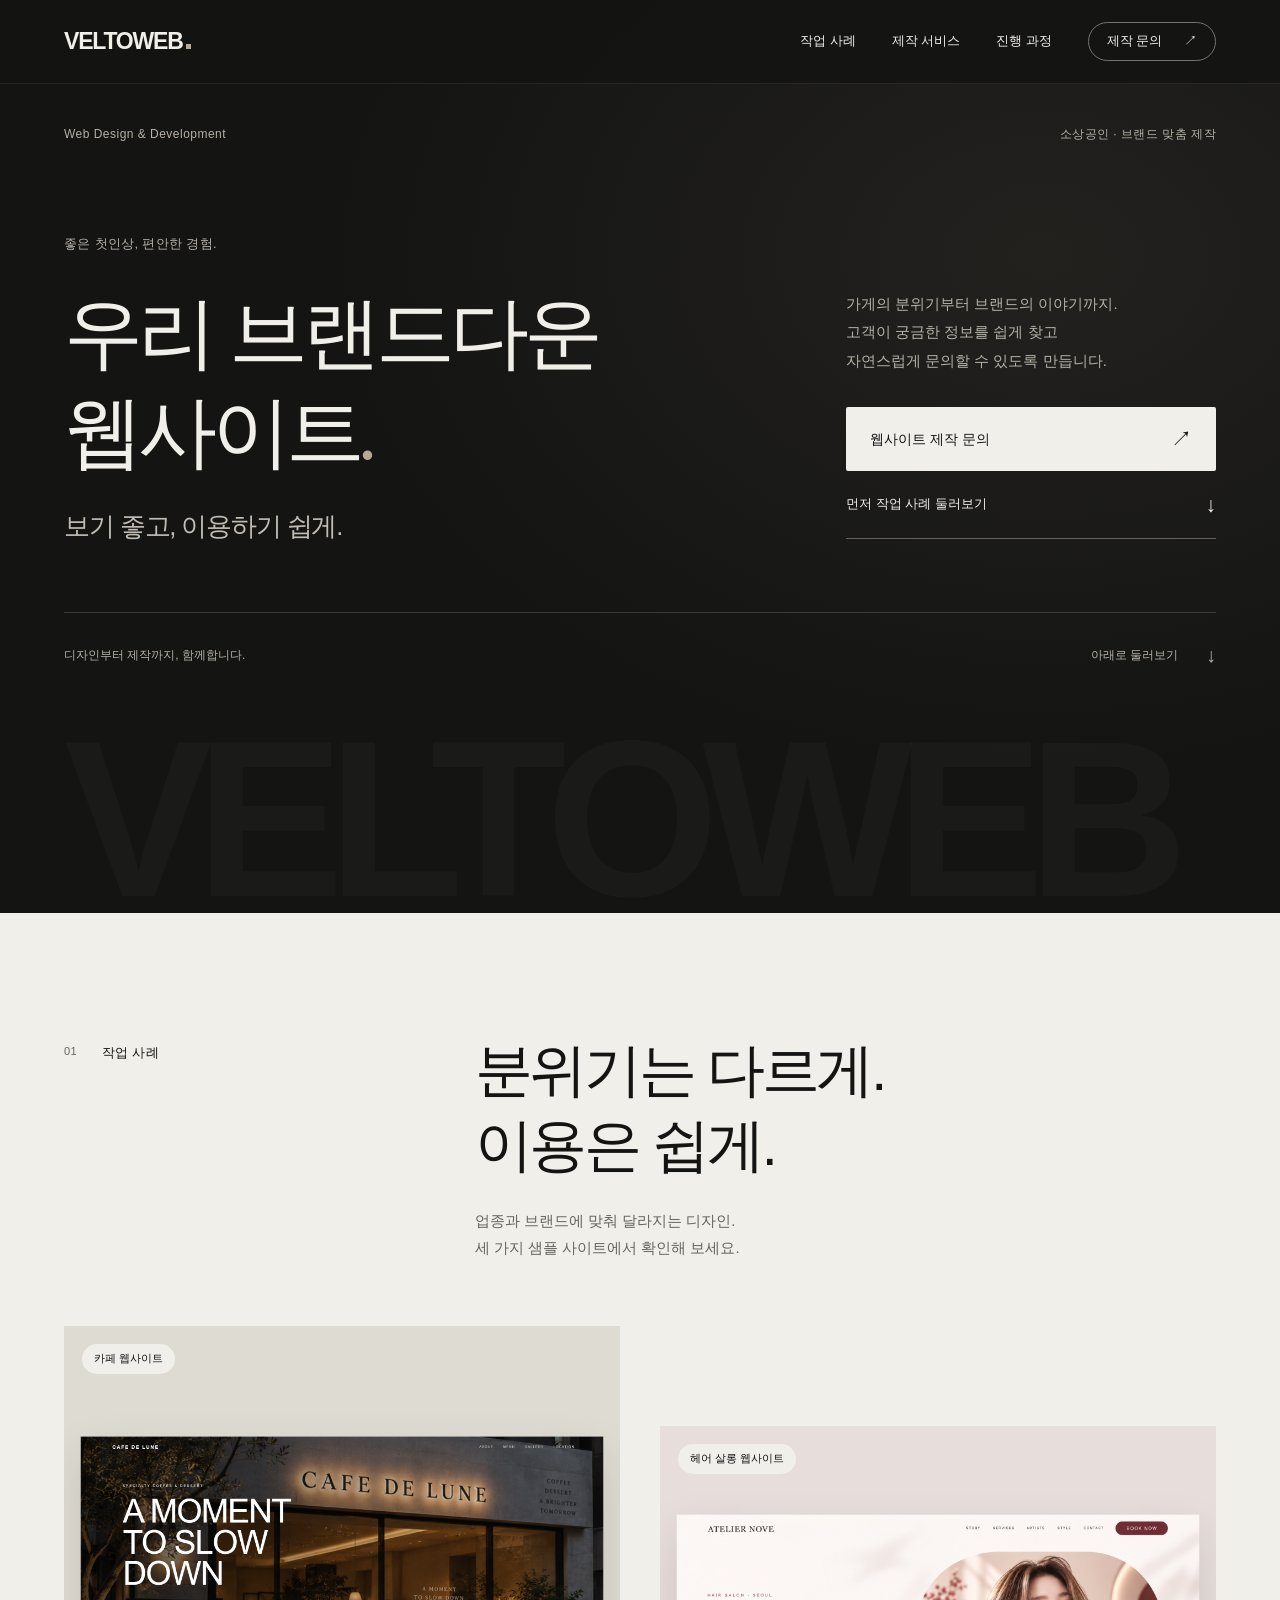
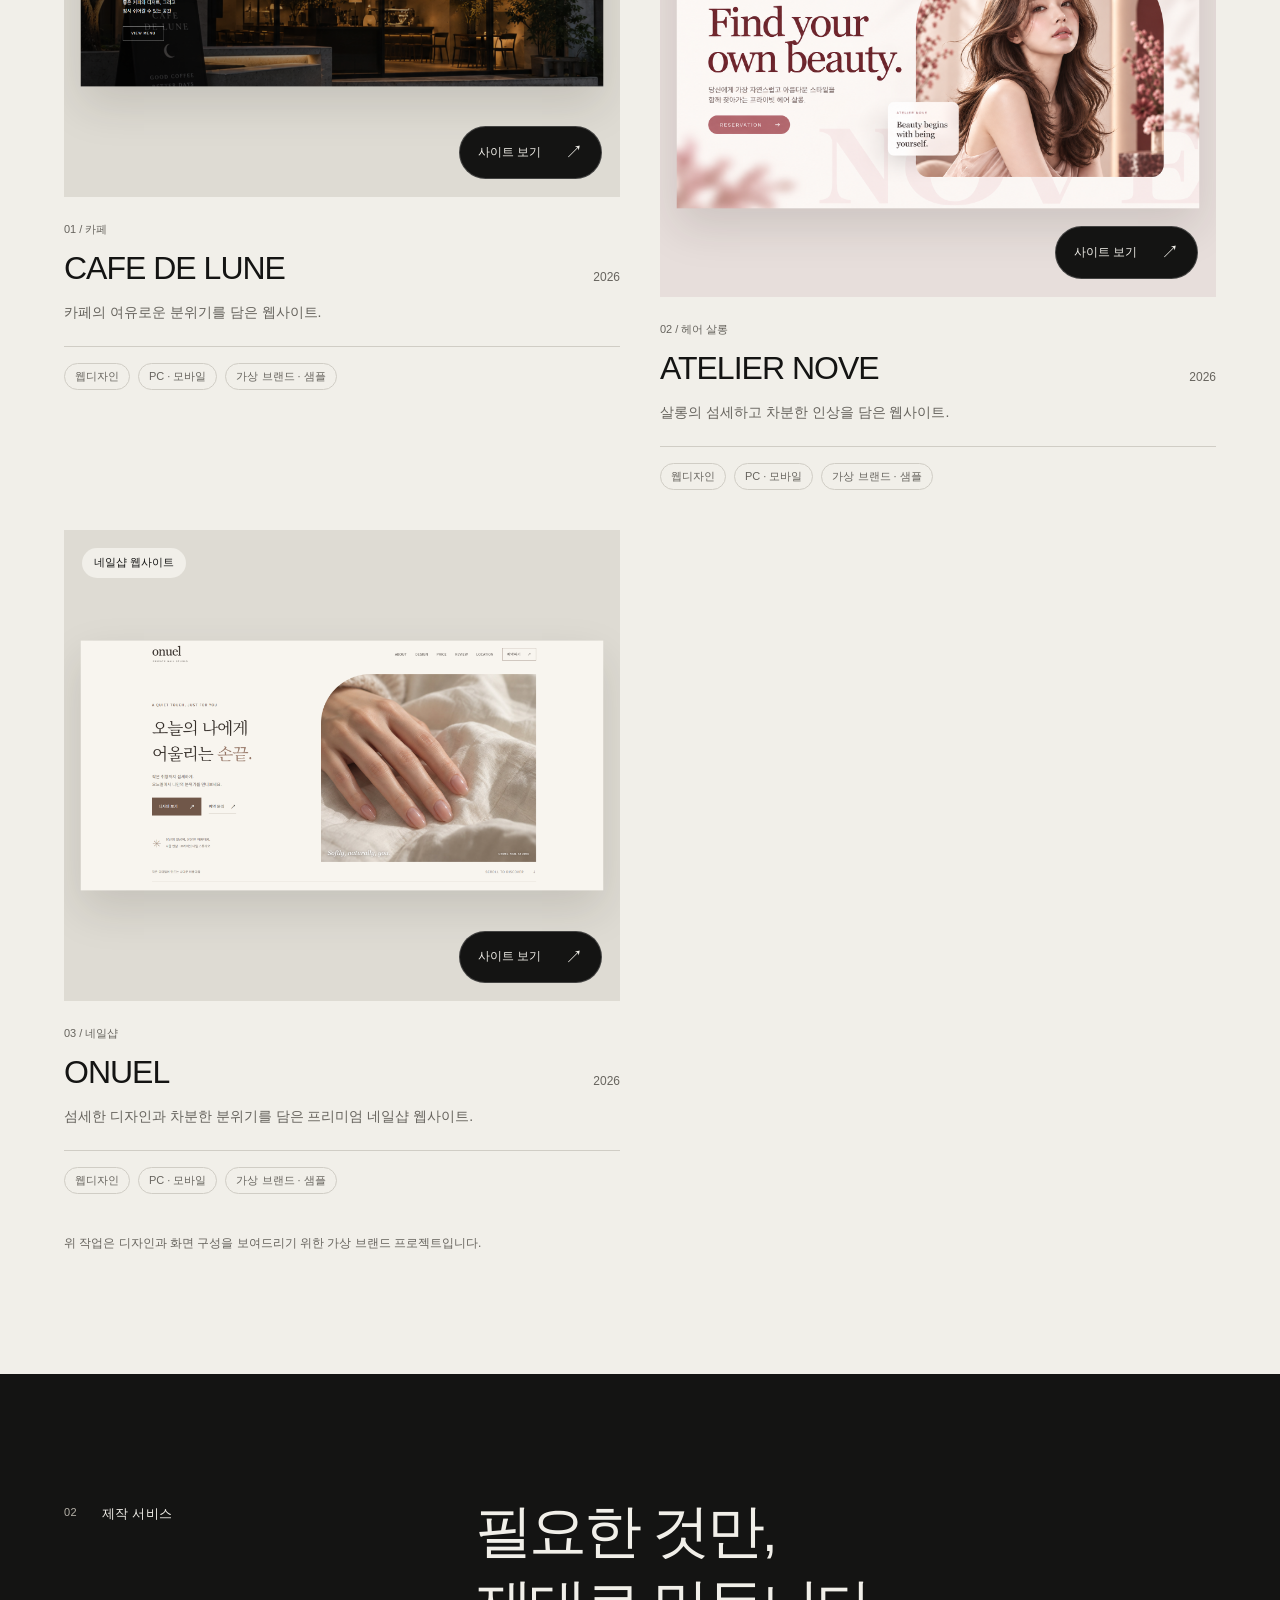
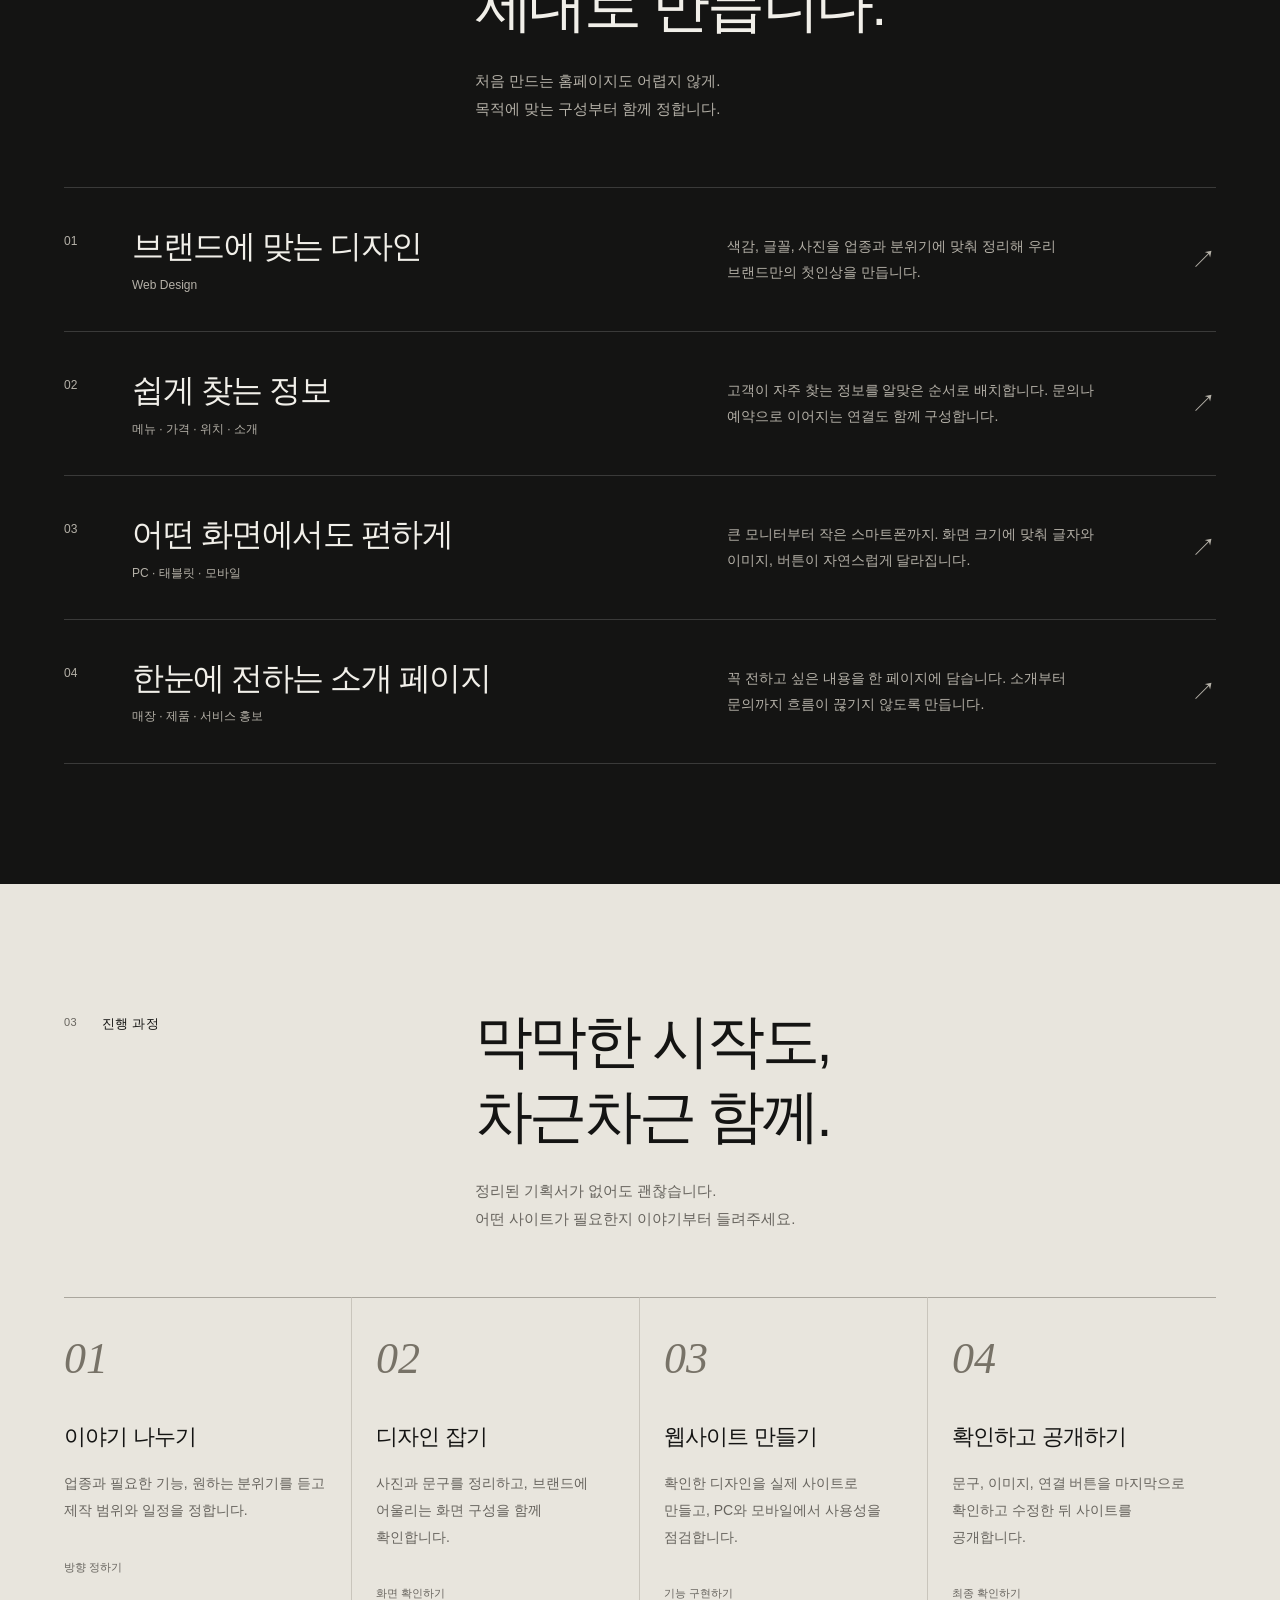
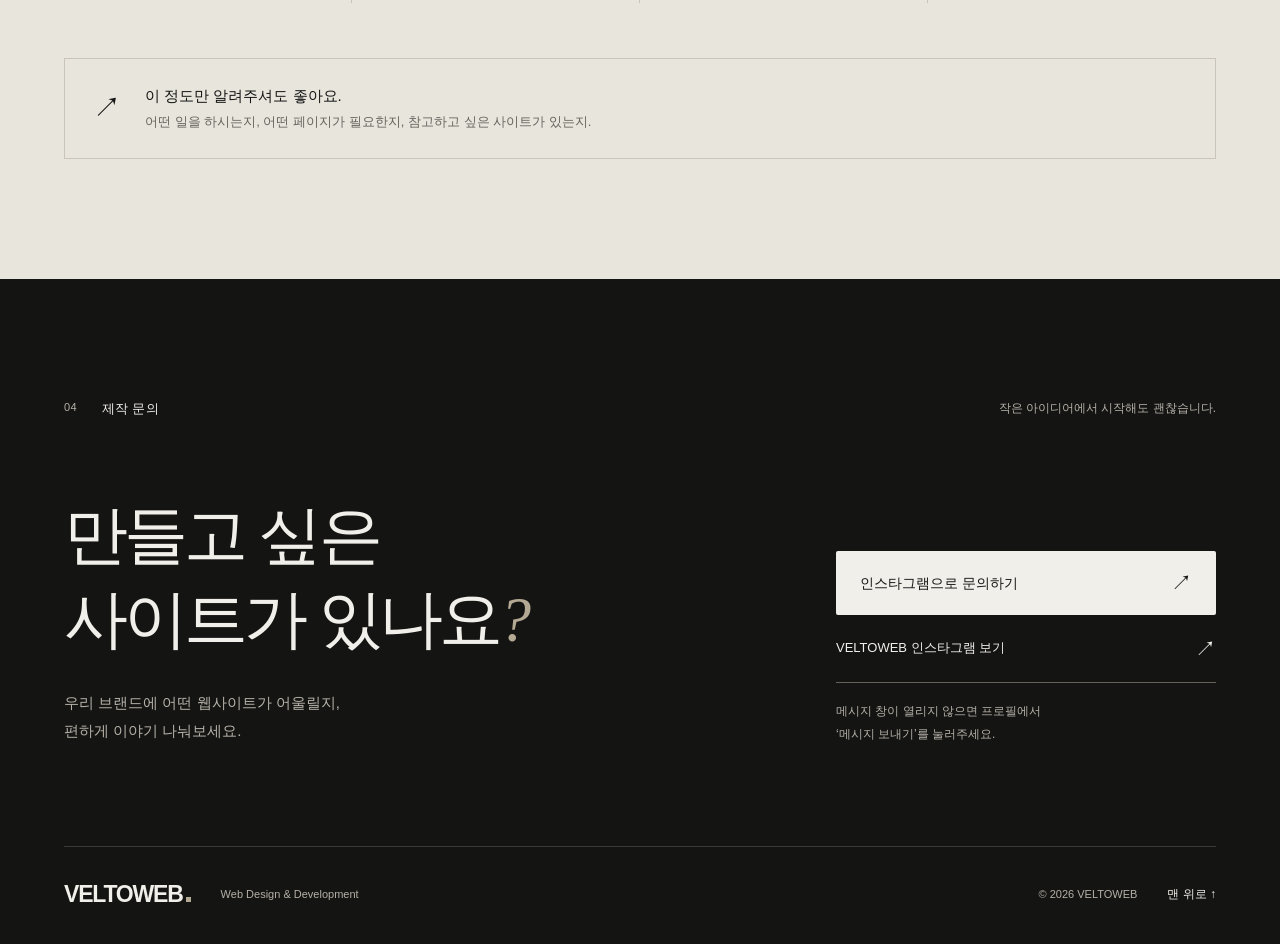
==== commit 8e4eae59: "Add files via upload" ====
--- a/index.html
+++ b/index.html
@@ -40,7 +40,7 @@
       <div class="hero-wordmark" aria-hidden="true">VELTOWEB</div>
     </section>
     <section class="section work" id="work" aria-labelledby="work-title">
-      <div class="section-heading" data-reveal><p class="eyebrow"><span>01</span> 작업 사례</p><div><h2 id="work-title">분위기는 다르게.<br>이용은 쉽게.</h2><p class="section-description">업종과 브랜드에 맞춰 달라지는 디자인.<br>두 가지 샘플 사이트에서 확인해 보세요.</p></div></div>
+      <div class="section-heading" data-reveal><p class="eyebrow"><span>01</span> 작업 사례</p><div><h2 id="work-title">분위기는 다르게.<br>이용은 쉽게.</h2><p class="section-description">업종과 브랜드에 맞춰 달라지는 디자인.<br>세 가지 샘플 사이트에서 확인해 보세요.</p></div></div>
       <div class="project-grid">
         <article class="project" data-reveal>
           <a class="project-image" href="https://veltoweb.github.io/cafe-de-lune/index.html" target="_blank" rel="noopener noreferrer" aria-label="CAFE DE LUNE 사이트 보기, 새 창"><div class="project-picture"><img src="images/cafe-de-lune.png" width="868" height="498" alt="CAFE DE LUNE 카페 웹사이트 디자인" loading="lazy" decoding="async"></div><span class="project-category">카페 웹사이트</span><span class="project-open">사이트 보기 <span aria-hidden="true">↗</span></span></a>
@@ -50,6 +50,52 @@
           <a class="project-image" href="https://veltoweb.github.io/atelier-nove/index.html" target="_blank" rel="noopener noreferrer" aria-label="ATELIER NOVE 사이트 보기, 새 창"><div class="project-picture"><img src="images/atelier-nove.png" width="1672" height="941" alt="ATELIER NOVE 헤어 살롱 웹사이트 디자인" loading="lazy" decoding="async"></div><span class="project-category">헤어 살롱 웹사이트</span><span class="project-open">사이트 보기 <span aria-hidden="true">↗</span></span></a>
           <div class="project-info"><div><p class="project-index">02 / 헤어 살롱</p><h3>ATELIER NOVE</h3></div><span class="project-year">2026</span></div><p class="project-description">살롱의 섬세하고 차분한 인상을 담은 웹사이트.</p><div class="project-tags"><span>웹디자인</span><span>PC · 모바일</span><span>가상 브랜드 · 샘플</span></div>
         </article>
+        <article class="project" data-reveal>
+  <a
+    class="project-image"
+    href="https://veltoweb.github.io/onuel/"
+    target="_blank"
+    rel="noopener noreferrer"
+    aria-label="ONUEL 사이트 보기, 새 창"
+  >
+    <div class="project-picture">
+      <img
+        src="images/onuel.png"
+        width="1600"
+        height="900"
+         alt="ONUEL 네일샵 웹사이트 디자인"
+        loading="lazy"
+        decoding="async"
+      >
+    </div>
+
+    <span class="project-category">네일샵 웹사이트</span>
+
+    <span class="project-open">
+      사이트 보기
+      <span aria-hidden="true">↗</span>
+    </span>
+  </a>
+
+  <div class="project-info">
+    <div>
+      <p class="project-index">03 / 네일샵</p>
+      <h3>ONUEL</h3>
+    </div>
+
+    <span class="project-year">2026</span>
+  </div>
+
+  <p class="project-description">
+    섬세한 디자인과 차분한 분위기를 담은 프리미엄 네일샵 웹사이트.
+  </p>
+
+  <div class="project-tags">
+    <span>웹디자인</span>
+    <span>PC · 모바일</span>
+    <span>가상 브랜드 · 샘플</span>
+  </div>
+</article>
       </div>
       <p class="work-note">위 작업은 디자인과 화면 구성을 보여드리기 위한 가상 브랜드 프로젝트입니다.</p>
     </section>
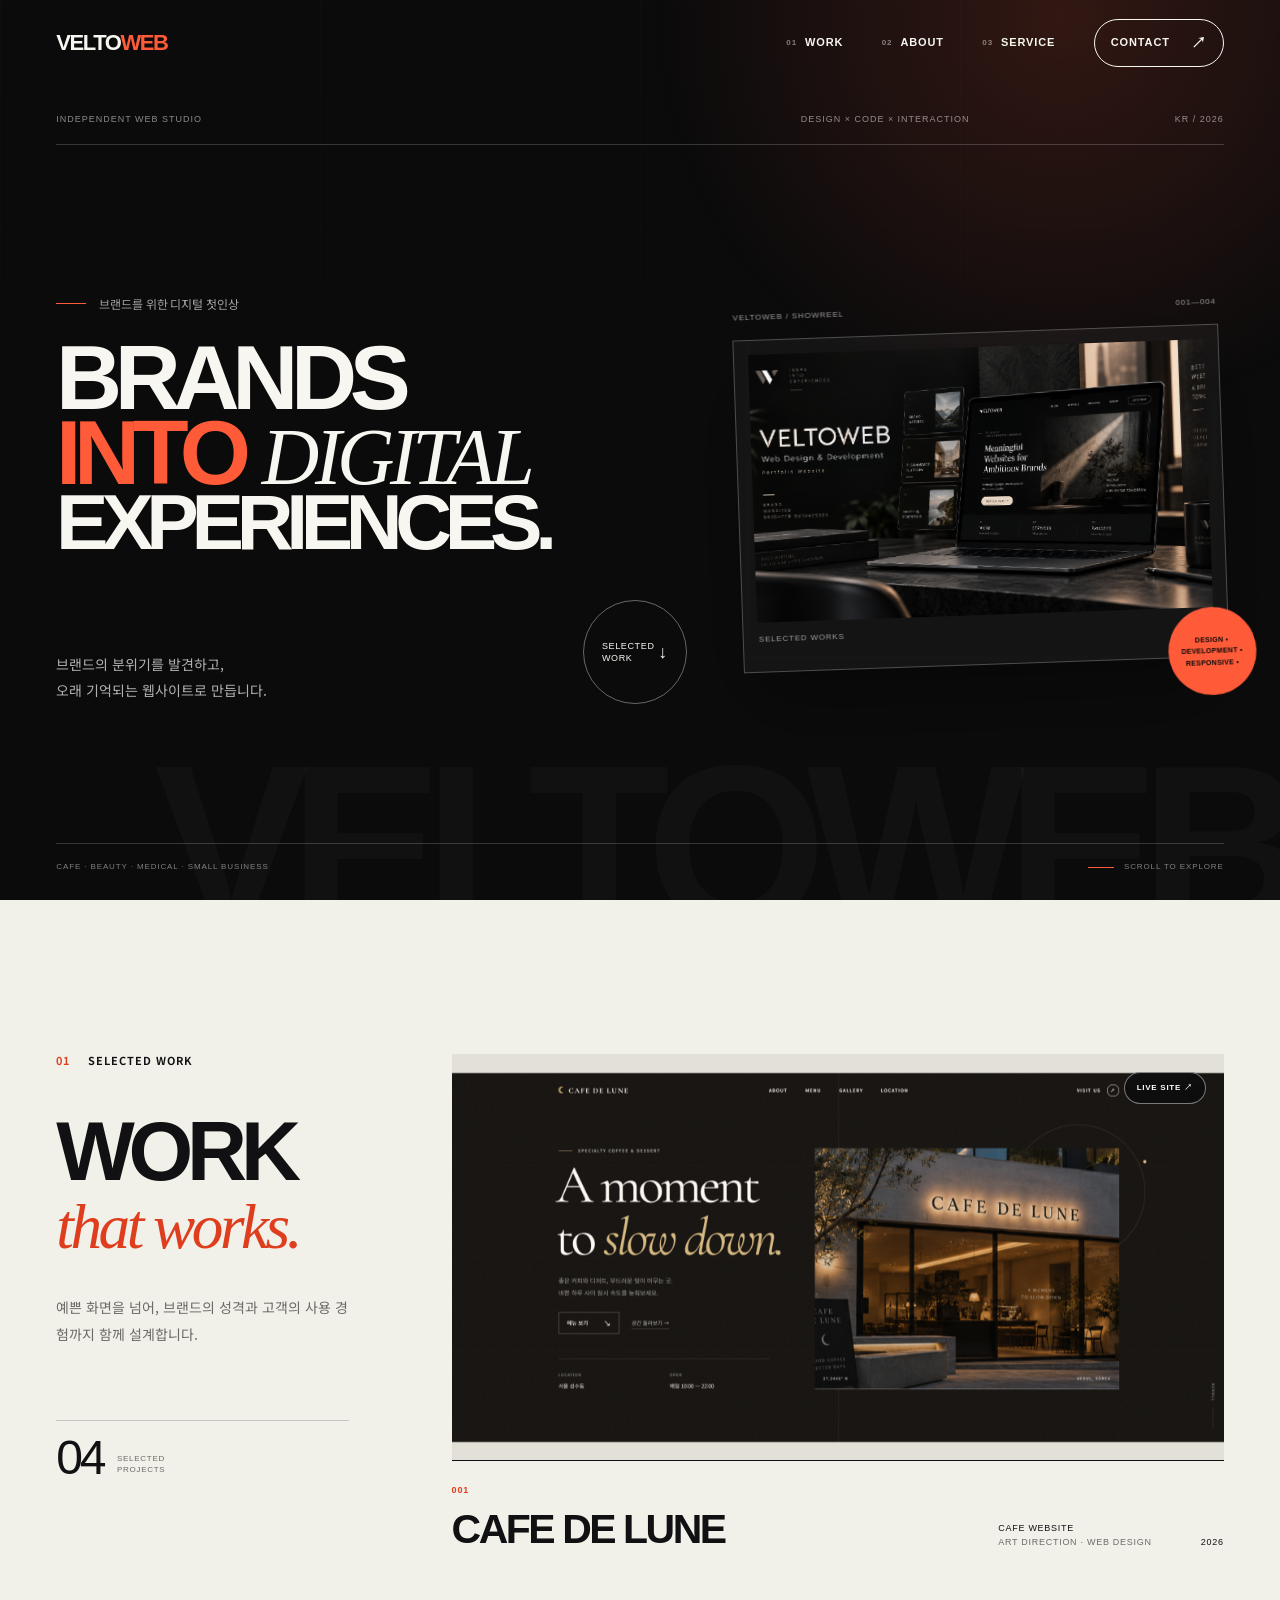
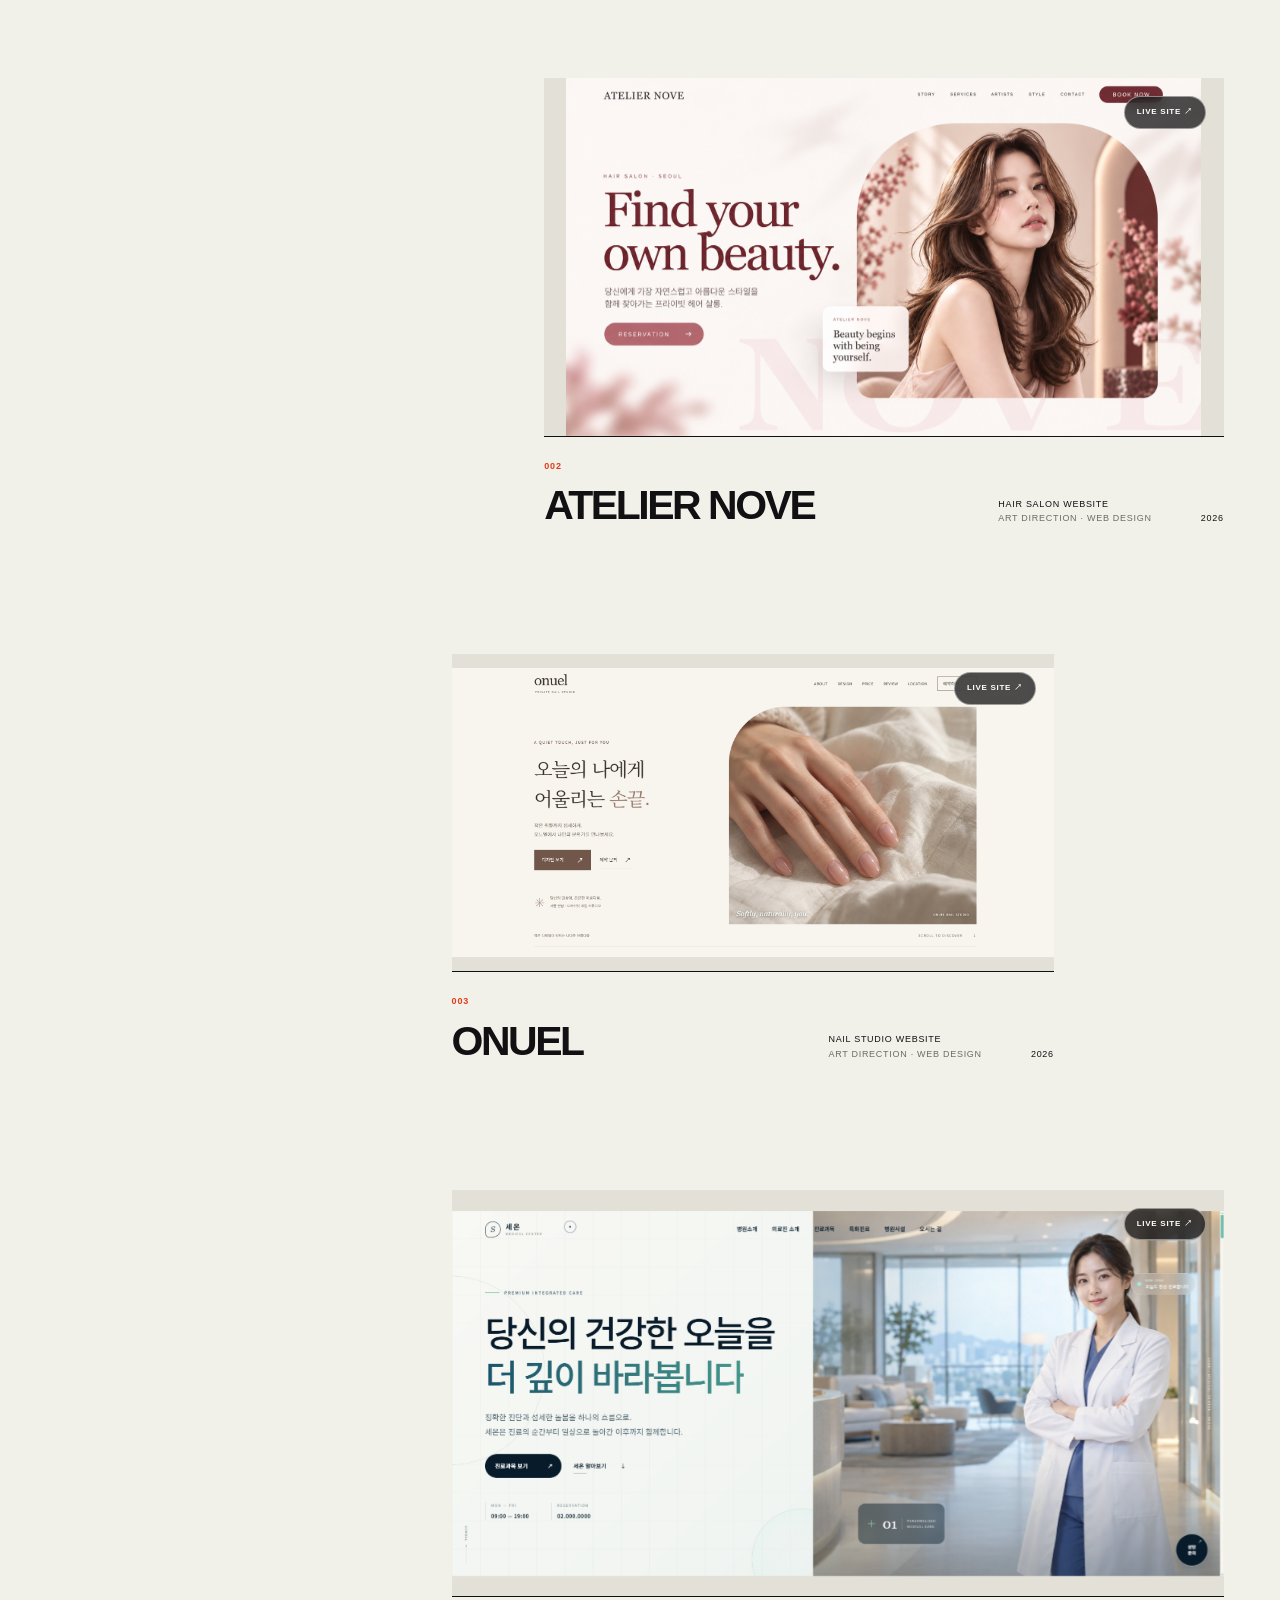
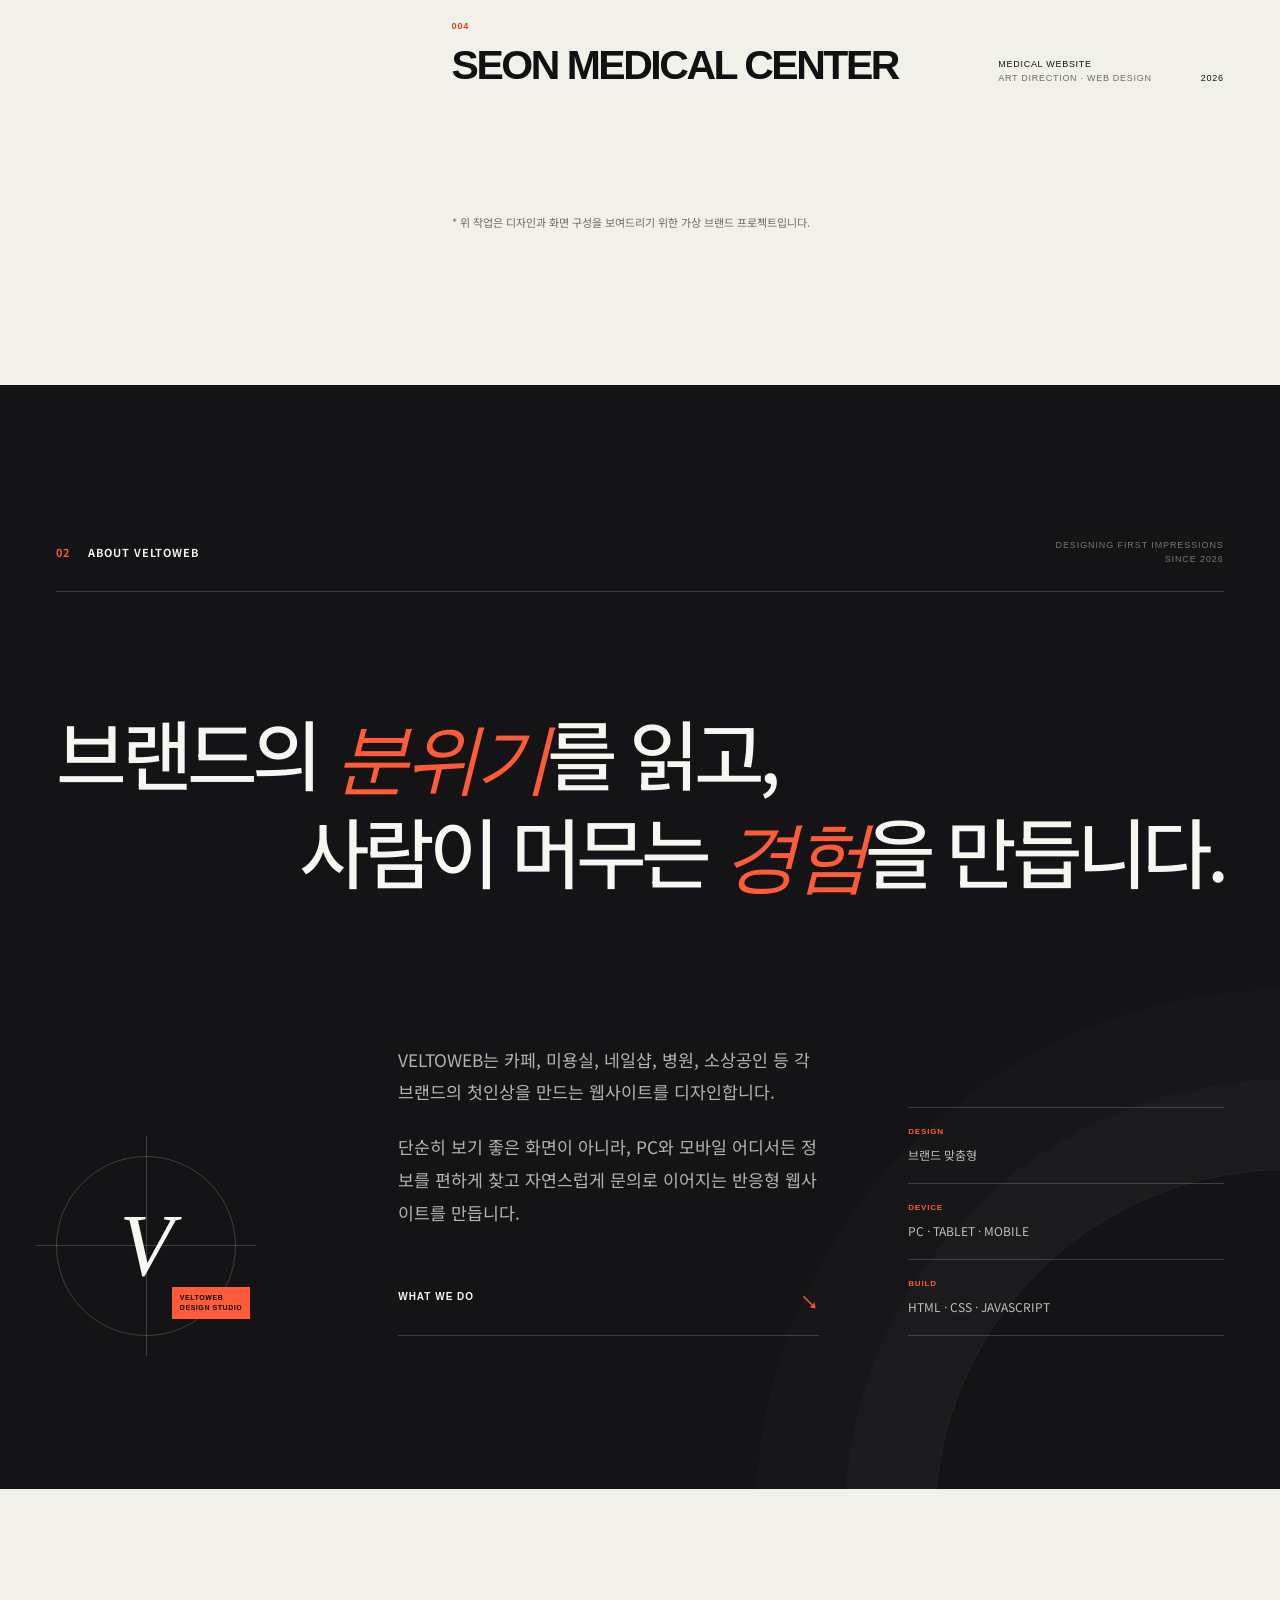
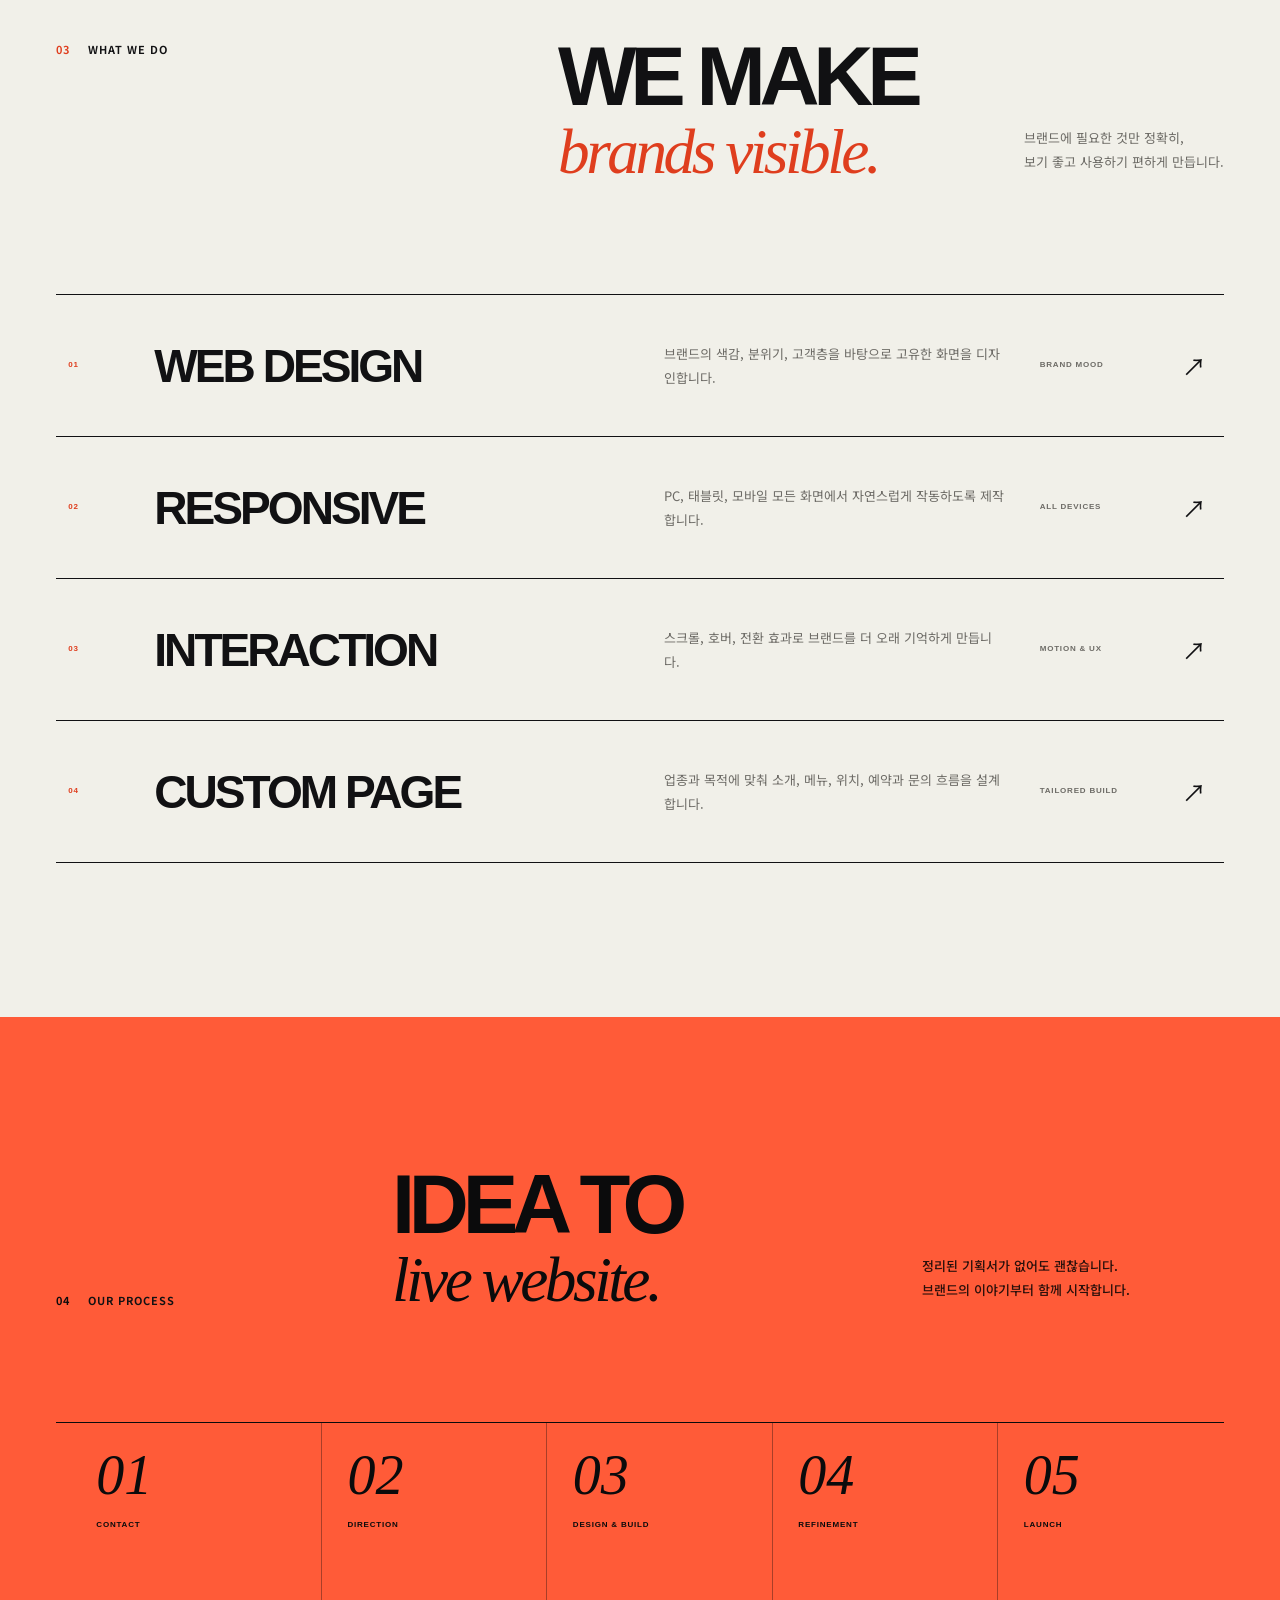
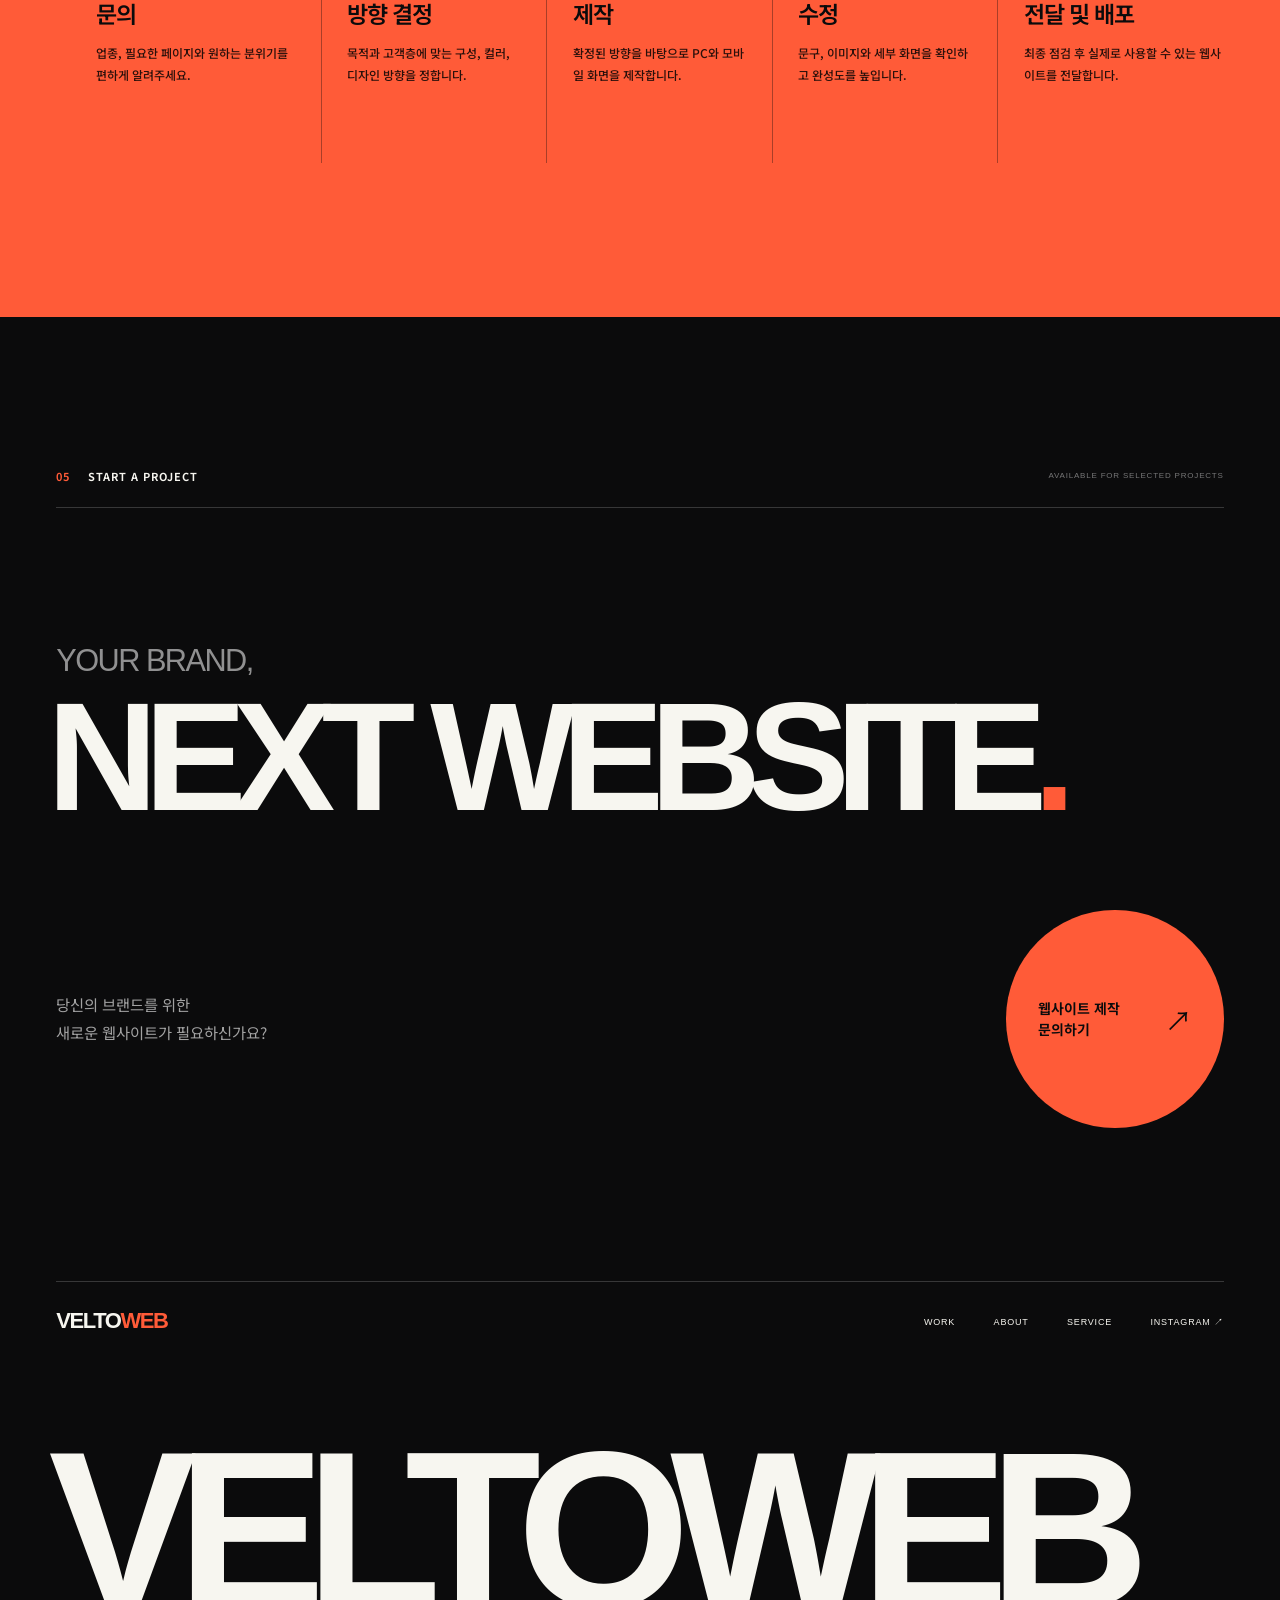
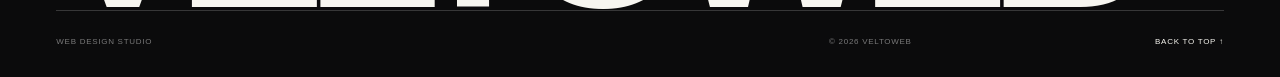
==== commit 774642c8: "Add files via upload" ====
--- a/index.html
+++ b/index.html
@@ -1,128 +1,335 @@
-<!DOCTYPE html>
-<html lang="ko">
-<head>
-  <meta charset="UTF-8">
-  <meta name="viewport" content="width=device-width, initial-scale=1">
-  <title>VELTOWEB | 브랜드에 어울리는 웹사이트 제작</title>
-  <meta name="description" content="소상공인과 브랜드를 위한 맞춤형 웹사이트. 디자인부터 PC·모바일 제작까지 VELTOWEB과 함께하세요.">
-  <meta property="og:title" content="VELTOWEB | 브랜드에 어울리는 웹사이트 제작">
-  <meta property="og:description" content="보기 좋고, 이용하기 쉬운 웹사이트. 디자인부터 모바일 화면까지 함께 만듭니다.">
-  <meta property="og:type" content="website">
-  <meta property="og:url" content="https://veltoweb.github.io/">
-  <meta property="og:image" content="https://veltoweb.github.io/images/preview-cover-2.png">
-  <meta name="twitter:card" content="summary_large_image">
-  <meta name="theme-color" content="#141413">
-  <link rel="stylesheet" href="style.css">
-  <script src="script.js" defer></script>
-</head>
-<body>
-  <a class="skip-link" href="#main">본문으로 건너뛰기</a>
-  <header class="header">
-    <a class="logo" href="#home" aria-label="VELTOWEB 처음으로">VELTOWEB<span class="logo-dot"></span></a>
-    <nav class="nav" aria-label="주 메뉴"><a href="#work">작업 사례</a><a href="#services">제작 서비스</a><a href="#process">진행 과정</a><a class="nav-contact" href="#contact">제작 문의 <span aria-hidden="true">↗</span></a></nav>
-    <button class="menu-button" type="button" aria-label="메뉴 열기" aria-controls="mobile-menu" aria-expanded="false"><span></span><span></span></button>
-    <div class="scroll-progress" aria-hidden="true"></div>
-  </header>
-  <dialog class="mobile-menu" id="mobile-menu" aria-label="모바일 메뉴">
-    <div class="menu-top"><span class="logo">VELTOWEB</span><button class="menu-close" type="button" aria-label="메뉴 닫기">닫기 ×</button></div>
-    <nav aria-label="모바일 주 메뉴"><a href="#work"><small>01</small>작업 사례 <span>↗</span></a><a href="#services"><small>02</small>제작 서비스 <span>↗</span></a><a href="#process"><small>03</small>진행 과정 <span>↗</span></a><a href="#contact"><small>04</small>제작 문의 <span>↗</span></a></nav>
-    <p>브랜드에 어울리는 웹사이트를 만듭니다.</p>
-  </dialog>
-  <main id="main">
-    <section class="hero" id="home" aria-labelledby="hero-title">
-      <div class="hero-glow" aria-hidden="true"></div>
-      <div class="hero-top"><span>Web Design & Development</span><span>소상공인 · 브랜드 맞춤 제작</span></div>
-      <div class="hero-main">
-        <div class="hero-copy"><p class="eyebrow hero-enter">좋은 첫인상, 편안한 경험.</p><h1 id="hero-title"><span class="title-line">우리 브랜드다운</span><span class="title-line">웹사이트<span class="serif-mark">.</span></span></h1><p class="hero-sub hero-enter">보기 좋고, 이용하기 쉽게.</p></div>
-        <div class="hero-description hero-enter"><p>가게의 분위기부터 브랜드의 이야기까지.<br>고객이 궁금한 정보를 쉽게 찾고<br>자연스럽게 문의할 수 있도록 만듭니다.</p><a class="button button-light" href="#contact">웹사이트 제작 문의 <span aria-hidden="true">↗</span></a><a class="text-link" href="#work">먼저 작업 사례 둘러보기 <span aria-hidden="true">↓</span></a></div>
-      </div>
-      <div class="hero-bottom"><p>디자인부터 제작까지, 함께합니다.</p><a href="#work" class="scroll-hint">아래로 둘러보기 <span aria-hidden="true">↓</span></a></div>
-      <div class="hero-wordmark" aria-hidden="true">VELTOWEB</div>
-    </section>
-    <section class="section work" id="work" aria-labelledby="work-title">
-      <div class="section-heading" data-reveal><p class="eyebrow"><span>01</span> 작업 사례</p><div><h2 id="work-title">분위기는 다르게.<br>이용은 쉽게.</h2><p class="section-description">업종과 브랜드에 맞춰 달라지는 디자인.<br>세 가지 샘플 사이트에서 확인해 보세요.</p></div></div>
-      <div class="project-grid">
-        <article class="project" data-reveal>
-          <a class="project-image" href="https://veltoweb.github.io/cafe-de-lune/index.html" target="_blank" rel="noopener noreferrer" aria-label="CAFE DE LUNE 사이트 보기, 새 창"><div class="project-picture"><img src="images/cafe-de-lune.png" width="868" height="498" alt="CAFE DE LUNE 카페 웹사이트 디자인" loading="lazy" decoding="async"></div><span class="project-category">카페 웹사이트</span><span class="project-open">사이트 보기 <span aria-hidden="true">↗</span></span></a>
-          <div class="project-info"><div><p class="project-index">01 / 카페</p><h3>CAFE DE LUNE</h3></div><span class="project-year">2026</span></div><p class="project-description">카페의 여유로운 분위기를 담은 웹사이트.</p><div class="project-tags"><span>웹디자인</span><span>PC · 모바일</span><span>가상 브랜드 · 샘플</span></div>
-        </article>
-        <article class="project" data-reveal>
-          <a class="project-image" href="https://veltoweb.github.io/atelier-nove/index.html" target="_blank" rel="noopener noreferrer" aria-label="ATELIER NOVE 사이트 보기, 새 창"><div class="project-picture"><img src="images/atelier-nove.png" width="1672" height="941" alt="ATELIER NOVE 헤어 살롱 웹사이트 디자인" loading="lazy" decoding="async"></div><span class="project-category">헤어 살롱 웹사이트</span><span class="project-open">사이트 보기 <span aria-hidden="true">↗</span></span></a>
-          <div class="project-info"><div><p class="project-index">02 / 헤어 살롱</p><h3>ATELIER NOVE</h3></div><span class="project-year">2026</span></div><p class="project-description">살롱의 섬세하고 차분한 인상을 담은 웹사이트.</p><div class="project-tags"><span>웹디자인</span><span>PC · 모바일</span><span>가상 브랜드 · 샘플</span></div>
-        </article>
-        <article class="project" data-reveal>
-  <a
-    class="project-image"
-    href="https://veltoweb.github.io/onuel/"
-    target="_blank"
-    rel="noopener noreferrer"
-    aria-label="ONUEL 사이트 보기, 새 창"
-  >
-    <div class="project-picture">
-      <img
-        src="images/onuel.png"
-        width="1600"
-        height="900"
-         alt="ONUEL 네일샵 웹사이트 디자인"
-        loading="lazy"
-        decoding="async"
-      >
-    </div>
-
-    <span class="project-category">네일샵 웹사이트</span>
-
-    <span class="project-open">
-      사이트 보기
-      <span aria-hidden="true">↗</span>
-    </span>
-  </a>
-
-  <div class="project-info">
-    <div>
-      <p class="project-index">03 / 네일샵</p>
-      <h3>ONUEL</h3>
-    </div>
-
-    <span class="project-year">2026</span>
-  </div>
-
-  <p class="project-description">
-    섬세한 디자인과 차분한 분위기를 담은 프리미엄 네일샵 웹사이트.
-  </p>
-
-  <div class="project-tags">
-    <span>웹디자인</span>
-    <span>PC · 모바일</span>
-    <span>가상 브랜드 · 샘플</span>
-  </div>
-</article>
-      </div>
-      <p class="work-note">위 작업은 디자인과 화면 구성을 보여드리기 위한 가상 브랜드 프로젝트입니다.</p>
-    </section>
-    <section class="section services" id="services" aria-labelledby="services-title">
-      <div class="section-heading" data-reveal><p class="eyebrow"><span>02</span> 제작 서비스</p><div><h2 id="services-title">필요한 것만,<br>제대로 만듭니다.</h2><p class="section-description">처음 만드는 홈페이지도 어렵지 않게.<br>목적에 맞는 구성부터 함께 정합니다.</p></div></div>
-      <div class="service-list">
-        <article class="service-item" data-reveal><span class="item-number">01</span><div><h3>브랜드에 맞는 디자인</h3><span class="service-en">Web Design</span></div><p>색감, 글꼴, 사진을 업종과 분위기에 맞춰 정리해 우리 브랜드만의 첫인상을 만듭니다.</p><span class="item-arrow" aria-hidden="true">↗</span></article>
-        <article class="service-item" data-reveal><span class="item-number">02</span><div><h3>쉽게 찾는 정보</h3><span class="service-en">메뉴 · 가격 · 위치 · 소개</span></div><p>고객이 자주 찾는 정보를 알맞은 순서로 배치합니다. 문의나 예약으로 이어지는 연결도 함께 구성합니다.</p><span class="item-arrow" aria-hidden="true">↗</span></article>
-        <article class="service-item" data-reveal><span class="item-number">03</span><div><h3>어떤 화면에서도 편하게</h3><span class="service-en">PC · 태블릿 · 모바일</span></div><p>큰 모니터부터 작은 스마트폰까지. 화면 크기에 맞춰 글자와 이미지, 버튼이 자연스럽게 달라집니다.</p><span class="item-arrow" aria-hidden="true">↗</span></article>
-        <article class="service-item" data-reveal><span class="item-number">04</span><div><h3>한눈에 전하는 소개 페이지</h3><span class="service-en">매장 · 제품 · 서비스 홍보</span></div><p>꼭 전하고 싶은 내용을 한 페이지에 담습니다. 소개부터 문의까지 흐름이 끊기지 않도록 만듭니다.</p><span class="item-arrow" aria-hidden="true">↗</span></article>
-      </div>
-    </section>
-    <section class="section process" id="process" aria-labelledby="process-title">
-      <div class="section-heading" data-reveal><p class="eyebrow"><span>03</span> 진행 과정</p><div><h2 id="process-title">막막한 시작도,<br>차근차근 함께.</h2><p class="section-description">정리된 기획서가 없어도 괜찮습니다.<br>어떤 사이트가 필요한지 이야기부터 들려주세요.</p></div></div>
-      <ol class="process-list">
-        <li data-reveal><span class="process-number">01</span><h3>이야기 나누기</h3><p>업종과 필요한 기능, 원하는 분위기를 듣고 제작 범위와 일정을 정합니다.</p><span class="process-caption">방향 정하기</span></li>
-        <li data-reveal><span class="process-number">02</span><h3>디자인 잡기</h3><p>사진과 문구를 정리하고, 브랜드에 어울리는 화면 구성을 함께 확인합니다.</p><span class="process-caption">화면 확인하기</span></li>
-        <li data-reveal><span class="process-number">03</span><h3>웹사이트 만들기</h3><p>확인한 디자인을 실제 사이트로 만들고, PC와 모바일에서 사용성을 점검합니다.</p><span class="process-caption">기능 구현하기</span></li>
-        <li data-reveal><span class="process-number">04</span><h3>확인하고 공개하기</h3><p>문구, 이미지, 연결 버튼을 마지막으로 확인하고 수정한 뒤 사이트를 공개합니다.</p><span class="process-caption">최종 확인하기</span></li>
-      </ol>
-      <div class="prep-note" data-reveal><span aria-hidden="true">↗</span><p><strong>이 정도만 알려주셔도 좋아요.</strong> 어떤 일을 하시는지, 어떤 페이지가 필요한지, 참고하고 싶은 사이트가 있는지.</p></div>
-    </section>
-    <section class="section contact" id="contact" aria-labelledby="contact-title">
-      <div class="contact-top"><p class="eyebrow"><span>04</span> 제작 문의</p><span>작은 아이디어에서 시작해도 괜찮습니다.</span></div>
-      <div class="contact-main" data-reveal><div><h2 id="contact-title">만들고 싶은<br>사이트가 있나요<span class="serif-mark">?</span></h2><p>우리 브랜드에 어떤 웹사이트가 어울릴지,<br>편하게 이야기 나눠보세요.</p></div><div class="contact-links"><a class="button button-light" href="https://ig.me/m/veltoweb_kr" target="_blank" rel="noopener noreferrer">인스타그램으로 문의하기 <span aria-hidden="true">↗</span></a><a class="text-link" href="https://www.instagram.com/veltoweb_kr/" target="_blank" rel="noopener noreferrer">VELTOWEB 인스타그램 보기 <span aria-hidden="true">↗</span></a><p>메시지 창이 열리지 않으면 프로필에서<br>‘메시지 보내기’를 눌러주세요.</p></div></div>
-      <footer><a class="logo" href="#home">VELTOWEB<span class="logo-dot"></span></a><p>Web Design & Development</p><span>© 2026 VELTOWEB</span><a class="back-top" href="#home">맨 위로 ↑</a></footer>
-    </section>
-  </main>
-</body>
-</html>
+<!doctype html>
+<html lang="ko">
+<head>
+  <meta charset="UTF-8">
+  <meta name="viewport" content="width=device-width, initial-scale=1, viewport-fit=cover">
+  <meta name="theme-color" content="#0b0b0c">
+
+  <title>VELTOWEB — Web Design Studio</title>
+  <meta name="description" content="카페, 미용실, 네일샵, 병원과 소상공인을 위한 반응형 웹사이트를 디자인하는 VELTOWEB입니다.">
+  <meta property="og:title" content="VELTOWEB — Web Design Studio">
+  <meta property="og:description" content="브랜드의 첫인상을 만드는 웹사이트. 디자인부터 반응형 제작까지 VELTOWEB과 함께하세요.">
+  <meta property="og:type" content="website">
+  <meta property="og:url" content="https://veltoweb.github.io/">
+  <meta property="og:image" content="https://veltoweb.github.io/images/preview-cover-2.png">
+  <meta name="twitter:card" content="summary_large_image">
+
+  <link rel="stylesheet" href="fonts/noto-sans-kr.css">
+  <link rel="stylesheet" href="style.css">
+  <script src="script.js" defer></script>
+</head>
+<body>
+  <a class="skip-link" href="#main">본문으로 바로가기</a>
+
+  <div class="intro" aria-hidden="true">
+    <div class="intro__inner">
+      <p class="intro__label">WEB DESIGN STUDIO</p>
+      <div class="intro__wordmark" aria-label="VELTOWEB">
+        <span>VELTO</span><span class="accent-text">WEB</span>
+      </div>
+      <div class="intro__track"><span></span></div>
+      <p class="intro__count">EST. 2026</p>
+    </div>
+  </div>
+
+  <div class="cursor" aria-hidden="true">
+    <span class="cursor__label">VIEW</span>
+  </div>
+
+  <header class="site-header" data-header>
+    <a class="brand" href="#home" aria-label="VELTOWEB 처음으로">
+      <span>VELTO</span><span class="brand__accent">WEB</span>
+    </a>
+
+    <nav class="desktop-nav" aria-label="주 메뉴">
+      <a href="#work"><span>01</span> WORK</a>
+      <a href="#about"><span>02</span> ABOUT</a>
+      <a href="#service"><span>03</span> SERVICE</a>
+      <a class="desktop-nav__contact" href="#contact">CONTACT <span aria-hidden="true">↗</span></a>
+    </nav>
+
+    <button class="menu-toggle" type="button" aria-expanded="false" aria-controls="mobile-menu" aria-label="메뉴 열기">
+      <span></span><span></span>
+    </button>
+    <span class="scroll-progress" aria-hidden="true"></span>
+  </header>
+
+  <div class="mobile-menu" id="mobile-menu" aria-hidden="true">
+    <div class="mobile-menu__top">
+      <span class="brand"><span>VELTO</span><span class="brand__accent">WEB</span></span>
+      <button class="menu-close" type="button" aria-label="메뉴 닫기">CLOSE <span>×</span></button>
+    </div>
+    <nav aria-label="모바일 주 메뉴">
+      <a href="#work"><small>01</small><span>WORK</span><em>작업 사례</em><b>↗</b></a>
+      <a href="#about"><small>02</small><span>ABOUT</span><em>벨토웹 소개</em><b>↗</b></a>
+      <a href="#service"><small>03</small><span>SERVICE</span><em>제작 서비스</em><b>↗</b></a>
+      <a href="#process"><small>04</small><span>PROCESS</span><em>제작 과정</em><b>↗</b></a>
+      <a href="#contact"><small>05</small><span>CONTACT</span><em>제작 문의</em><b>↗</b></a>
+    </nav>
+    <div class="mobile-menu__bottom">
+      <p>WEB DESIGN &amp; DEVELOPMENT</p>
+      <a href="https://www.instagram.com/veltoweb_kr/" target="_blank" rel="noopener noreferrer">INSTAGRAM ↗</a>
+    </div>
+  </div>
+
+  <main id="main">
+    <section class="hero dark-section" id="home" data-nav-theme="dark" aria-labelledby="hero-title">
+      <div class="hero__ambient" aria-hidden="true"></div>
+      <div class="hero__grid" aria-hidden="true"></div>
+
+      <div class="hero__meta hero-reveal">
+        <span>INDEPENDENT WEB STUDIO</span>
+        <span>DESIGN × CODE × INTERACTION</span>
+        <span>KR / 2026</span>
+      </div>
+
+      <div class="hero__main">
+        <div class="hero__copy">
+          <p class="hero__eyebrow hero-reveal"><span></span> 브랜드를 위한 디지털 첫인상</p>
+          <h1 id="hero-title">
+            <span class="hero-line"><span>BRANDS</span></span>
+            <span class="hero-line"><span>INTO <em>DIGITAL</em></span></span>
+            <span class="hero-line"><span>EXPERIENCES.</span></span>
+          </h1>
+          <div class="hero__summary hero-reveal">
+            <p>브랜드의 분위기를 발견하고,<br>오래 기억되는 웹사이트로 만듭니다.</p>
+            <a class="round-link" href="#work" aria-label="선택한 프로젝트 보기">
+              <span>SELECTED<br>WORK</span><b aria-hidden="true">↓</b>
+            </a>
+          </div>
+        </div>
+
+        <div class="hero__visual hero-reveal" data-tilt>
+          <a href="#work" class="hero-frame" aria-label="VELTOWEB 프로젝트 둘러보기">
+            <div class="hero-frame__image">
+              <img src="images/preview-cover-2.png" width="1731" height="909" alt="VELTOWEB 웹디자인 스튜디오 포트폴리오 화면" fetchpriority="high" decoding="async">
+            </div>
+            <div class="hero-frame__top"><span>VELTOWEB / SHOWREEL</span><span>001—004</span></div>
+            <div class="hero-frame__bottom"><span>SELECTED WORKS</span><span aria-hidden="true">↗</span></div>
+          </a>
+          <span class="hero__orbit" aria-hidden="true">DESIGN • DEVELOPMENT • RESPONSIVE •</span>
+        </div>
+      </div>
+
+      <div class="hero__footer hero-reveal">
+        <p>CAFE · BEAUTY · MEDICAL · SMALL BUSINESS</p>
+        <p class="hero__scroll"><span></span> SCROLL TO EXPLORE</p>
+      </div>
+      <div class="hero__watermark" aria-hidden="true">VELTOWEB</div>
+    </section>
+
+    <section class="work light-section" id="work" data-nav-theme="light" aria-labelledby="work-title">
+      <div class="work__layout">
+        <header class="work__intro" data-reveal>
+          <p class="section-kicker"><span>01</span> SELECTED WORK</p>
+          <h2 id="work-title">WORK<br><em>that works.</em></h2>
+          <p>예쁜 화면을 넘어, 브랜드의 성격과 고객의 사용 경험까지 함께 설계합니다.</p>
+          <div class="work__count"><strong>04</strong><span>SELECTED<br>PROJECTS</span></div>
+        </header>
+
+        <div class="project-list">
+          <article class="project project--wide" data-reveal>
+            <a class="project__link" href="https://veltoweb.github.io/cafe-de-lune/index.html" target="_blank" rel="noopener noreferrer" data-cursor="VIEW" aria-label="CAFE DE LUNE 프로젝트 보기, 새 창">
+              <div class="project__media">
+                <img src="images/cafe-de-lune.png" width="1900" height="908" alt="CAFE DE LUNE 카페 웹사이트 메인 화면" loading="lazy" decoding="async">
+                <span class="project__shade"></span>
+                <span class="project__reveal" aria-hidden="true"></span>
+                <span class="project__badge">LIVE SITE ↗</span>
+              </div>
+              <div class="project__info">
+                <div><span class="project__number">001</span><h3>CAFE DE LUNE</h3></div>
+                <p>CAFE WEBSITE<br><span>ART DIRECTION · WEB DESIGN</span></p>
+                <time datetime="2026">2026</time>
+              </div>
+            </a>
+          </article>
+
+          <article class="project project--offset" data-reveal>
+            <a class="project__link" href="https://veltoweb.github.io/atelier-nove/index.html" target="_blank" rel="noopener noreferrer" data-cursor="VIEW" aria-label="ATELIER NOVE 프로젝트 보기, 새 창">
+              <div class="project__media">
+                <img src="images/atelier-nove.png" width="1672" height="941" alt="ATELIER NOVE 헤어 살롱 웹사이트 메인 화면" loading="lazy" decoding="async">
+                <span class="project__shade"></span>
+                <span class="project__reveal" aria-hidden="true"></span>
+                <span class="project__badge">LIVE SITE ↗</span>
+              </div>
+              <div class="project__info">
+                <div><span class="project__number">002</span><h3>ATELIER NOVE</h3></div>
+                <p>HAIR SALON WEBSITE<br><span>ART DIRECTION · WEB DESIGN</span></p>
+                <time datetime="2026">2026</time>
+              </div>
+            </a>
+          </article>
+
+          <article class="project project--narrow" data-reveal>
+            <a class="project__link" href="https://veltoweb.github.io/onuel/" target="_blank" rel="noopener noreferrer" data-cursor="VIEW" aria-label="ONUEL 프로젝트 보기, 새 창">
+              <div class="project__media">
+                <img src="images/onuel.png" width="1888" height="904" alt="ONUEL 네일샵 웹사이트 메인 화면" loading="lazy" decoding="async">
+                <span class="project__shade"></span>
+                <span class="project__reveal" aria-hidden="true"></span>
+                <span class="project__badge">LIVE SITE ↗</span>
+              </div>
+              <div class="project__info">
+                <div><span class="project__number">003</span><h3>ONUEL</h3></div>
+                <p>NAIL STUDIO WEBSITE<br><span>ART DIRECTION · WEB DESIGN</span></p>
+                <time datetime="2026">2026</time>
+              </div>
+            </a>
+          </article>
+
+          <article class="project project--wide" data-reveal>
+            <a class="project__link" href="https://veltoweb.github.io/seon-medical-center/" target="_blank" rel="noopener noreferrer" data-cursor="VIEW" aria-label="SEON MEDICAL CENTER 프로젝트 보기, 새 창">
+              <div class="project__media">
+                <img src="images/seon-medical-center.png" width="1919" height="907" alt="SEON MEDICAL CENTER 병원 웹사이트 메인 화면" loading="lazy" decoding="async">
+                <span class="project__shade"></span>
+                <span class="project__reveal" aria-hidden="true"></span>
+                <span class="project__badge">LIVE SITE ↗</span>
+              </div>
+              <div class="project__info">
+                <div><span class="project__number">004</span><h3>SEON MEDICAL CENTER</h3></div>
+                <p>MEDICAL WEBSITE<br><span>ART DIRECTION · WEB DESIGN</span></p>
+                <time datetime="2026">2026</time>
+              </div>
+            </a>
+          </article>
+
+          <p class="project-disclaimer">* 위 작업은 디자인과 화면 구성을 보여드리기 위한 가상 브랜드 프로젝트입니다.</p>
+        </div>
+      </div>
+    </section>
+
+    <section class="about dark-section" id="about" data-nav-theme="dark" aria-labelledby="about-title">
+      <div class="about__top" data-reveal>
+        <p class="section-kicker section-kicker--light"><span>02</span> ABOUT VELTOWEB</p>
+        <p>DESIGNING FIRST IMPRESSIONS<br>SINCE 2026</p>
+      </div>
+
+      <div class="about__statement" data-reveal>
+        <h2 id="about-title">
+          <span>브랜드의 <em>분위기</em>를 읽고,</span>
+          <span>사람이 머무는 <em>경험</em>을 만듭니다.</span>
+        </h2>
+      </div>
+
+      <div class="about__body">
+        <div class="about__mark" data-reveal aria-hidden="true">
+          <span>V</span><small>VELTOWEB<br>DESIGN STUDIO</small>
+        </div>
+        <div class="about__copy" data-reveal>
+          <p>VELTOWEB는 카페, 미용실, 네일샵, 병원, 소상공인 등 각 브랜드의 첫인상을 만드는 웹사이트를 디자인합니다.</p>
+          <p>단순히 보기 좋은 화면이 아니라, PC와 모바일 어디서든 정보를 편하게 찾고 자연스럽게 문의로 이어지는 반응형 웹사이트를 만듭니다.</p>
+          <a class="line-link" href="#service">WHAT WE DO <span aria-hidden="true">↘</span></a>
+        </div>
+        <dl class="about__facts" data-reveal>
+          <div><dt>DESIGN</dt><dd>브랜드 맞춤형</dd></div>
+          <div><dt>DEVICE</dt><dd>PC · TABLET · MOBILE</dd></div>
+          <div><dt>BUILD</dt><dd>HTML · CSS · JAVASCRIPT</dd></div>
+        </dl>
+      </div>
+    </section>
+
+    <section class="services light-section" id="service" data-nav-theme="light" aria-labelledby="service-title">
+      <header class="section-head" data-reveal>
+        <p class="section-kicker"><span>03</span> WHAT WE DO</p>
+        <div>
+          <h2 id="service-title">WE MAKE<br><em>brands visible.</em></h2>
+          <p>브랜드에 필요한 것만 정확히,<br>보기 좋고 사용하기 편하게 만듭니다.</p>
+        </div>
+      </header>
+
+      <div class="service-list">
+        <article class="service-row" data-reveal>
+          <span class="service-row__number">01</span>
+          <h3>WEB DESIGN</h3>
+          <p>브랜드의 색감, 분위기, 고객층을 바탕으로 고유한 화면을 디자인합니다.</p>
+          <span class="service-row__tag">BRAND MOOD</span>
+          <span class="service-row__arrow" aria-hidden="true">↗</span>
+        </article>
+        <article class="service-row" data-reveal>
+          <span class="service-row__number">02</span>
+          <h3>RESPONSIVE</h3>
+          <p>PC, 태블릿, 모바일 모든 화면에서 자연스럽게 작동하도록 제작합니다.</p>
+          <span class="service-row__tag">ALL DEVICES</span>
+          <span class="service-row__arrow" aria-hidden="true">↗</span>
+        </article>
+        <article class="service-row" data-reveal>
+          <span class="service-row__number">03</span>
+          <h3>INTERACTION</h3>
+          <p>스크롤, 호버, 전환 효과로 브랜드를 더 오래 기억하게 만듭니다.</p>
+          <span class="service-row__tag">MOTION &amp; UX</span>
+          <span class="service-row__arrow" aria-hidden="true">↗</span>
+        </article>
+        <article class="service-row" data-reveal>
+          <span class="service-row__number">04</span>
+          <h3>CUSTOM PAGE</h3>
+          <p>업종과 목적에 맞춰 소개, 메뉴, 위치, 예약과 문의 흐름을 설계합니다.</p>
+          <span class="service-row__tag">TAILORED BUILD</span>
+          <span class="service-row__arrow" aria-hidden="true">↗</span>
+        </article>
+      </div>
+    </section>
+
+    <section class="process accent-section" id="process" data-nav-theme="light" aria-labelledby="process-title">
+      <header class="process__head" data-reveal>
+        <p class="section-kicker"><span>04</span> OUR PROCESS</p>
+        <h2 id="process-title">IDEA TO<br><em>live website.</em></h2>
+        <p>정리된 기획서가 없어도 괜찮습니다.<br>브랜드의 이야기부터 함께 시작합니다.</p>
+      </header>
+
+      <ol class="process__steps">
+        <li data-reveal>
+          <span>01</span><small>CONTACT</small><h3>문의</h3>
+          <p>업종, 필요한 페이지와 원하는 분위기를 편하게 알려주세요.</p>
+        </li>
+        <li data-reveal>
+          <span>02</span><small>DIRECTION</small><h3>방향 결정</h3>
+          <p>목적과 고객층에 맞는 구성, 컬러, 디자인 방향을 정합니다.</p>
+        </li>
+        <li data-reveal>
+          <span>03</span><small>DESIGN &amp; BUILD</small><h3>제작</h3>
+          <p>확정된 방향을 바탕으로 PC와 모바일 화면을 제작합니다.</p>
+        </li>
+        <li data-reveal>
+          <span>04</span><small>REFINEMENT</small><h3>수정</h3>
+          <p>문구, 이미지와 세부 화면을 확인하고 완성도를 높입니다.</p>
+        </li>
+        <li data-reveal>
+          <span>05</span><small>LAUNCH</small><h3>전달 및 배포</h3>
+          <p>최종 점검 후 실제로 사용할 수 있는 웹사이트를 전달합니다.</p>
+        </li>
+      </ol>
+    </section>
+
+    <section class="contact dark-section" id="contact" data-nav-theme="dark" aria-labelledby="contact-title">
+      <div class="contact__meta" data-reveal>
+        <p class="section-kicker section-kicker--light"><span>05</span> START A PROJECT</p>
+        <p>AVAILABLE FOR SELECTED PROJECTS</p>
+      </div>
+
+      <div class="contact__main" data-reveal>
+        <p>YOUR BRAND,</p>
+        <h2 id="contact-title">NEXT WEBSITE<span>.</span></h2>
+        <div class="contact__bottom">
+          <p>당신의 브랜드를 위한<br>새로운 웹사이트가 필요하신가요?</p>
+          <a class="contact-button" href="https://ig.me/m/veltoweb_kr" target="_blank" rel="noopener noreferrer" data-cursor="GO">
+            <span>웹사이트 제작<br>문의하기</span><b aria-hidden="true">↗</b>
+          </a>
+        </div>
+      </div>
+
+      <footer class="footer">
+        <div class="footer__top">
+          <a class="brand" href="#home"><span>VELTO</span><span class="brand__accent">WEB</span></a>
+          <nav aria-label="하단 메뉴">
+            <a href="#work">WORK</a><a href="#about">ABOUT</a><a href="#service">SERVICE</a>
+            <a href="https://www.instagram.com/veltoweb_kr/" target="_blank" rel="noopener noreferrer">INSTAGRAM ↗</a>
+          </nav>
+        </div>
+        <div class="footer__wordmark" aria-hidden="true">VELTOWEB</div>
+        <div class="footer__bottom">
+          <span>WEB DESIGN STUDIO</span><span>© 2026 VELTOWEB</span><a href="#home">BACK TO TOP ↑</a>
+        </div>
+      </footer>
+    </section>
+  </main>
+</body>
+</html>
--- a/fonts/noto-sans-kr.css
+++ b/fonts/noto-sans-kr.css
@@ -0,0 +1,117 @@
+/* Noto Sans KR Variable — local subsets used by this project. */
+@font-face {
+  font-family: "Noto Sans KR VELTO";
+  font-style: normal;
+  font-display: swap;
+  font-weight: 100 900;
+  src: url("./noto-sans-kr-98-wght-normal.woff2") format("woff2-variations");
+  unicode-range: U+2197-2198;
+}
+
+@font-face {
+  font-family: "Noto Sans KR VELTO";
+  font-style: normal;
+  font-display: swap;
+  font-weight: 100 900;
+  src: url("./noto-sans-kr-109-wght-normal.woff2") format("woff2-variations");
+  unicode-range: U+2191, U+B4ED;
+}
+
+@font-face {
+  font-family: "Noto Sans KR VELTO";
+  font-style: normal;
+  font-display: swap;
+  font-weight: 100 900;
+  src: url("./noto-sans-kr-110-wght-normal.woff2") format("woff2-variations");
+  unicode-range: U+CDB0;
+}
+
+@font-face {
+  font-family: "Noto Sans KR VELTO";
+  font-style: normal;
+  font-display: swap;
+  font-weight: 100 900;
+  src: url("./noto-sans-kr-111-wght-normal.woff2") format("woff2-variations");
+  unicode-range: U+AD1C, U+C81D, U+CC2E;
+}
+
+@font-face {
+  font-family: "Noto Sans KR VELTO";
+  font-style: normal;
+  font-display: swap;
+  font-weight: 100 900;
+  src: url("./noto-sans-kr-112-wght-normal.woff2") format("woff2-variations");
+  unicode-range: U+B864, U+B871, U+B9BF, U+C0F5, U+C77D, U+CDA4, U+D0D5, U+D29C, U+D750;
+}
+
+@font-face {
+  font-family: "Noto Sans KR VELTO";
+  font-style: normal;
+  font-display: swap;
+  font-weight: 100 900;
+  src: url("./noto-sans-kr-113-wght-normal.woff2") format("woff2-variations");
+  unicode-range: U+B458, U+B840, U+BCA8, U+C05C, U+CEEC, U+D138, U+D3F4;
+}
+
+@font-face {
+  font-family: "Noto Sans KR VELTO";
+  font-style: normal;
+  font-display: swap;
+  font-weight: 100 900;
+  src: url("./noto-sans-kr-114-wght-normal.woff2") format("woff2-variations");
+  unicode-range: U+B118, U+B192, U+B7FD, U+C5B5, U+C6F9, U+C751, U+CCAB, U+CE35, U+D5E4, U+D68D, U+D6A8;
+}
+
+@font-face {
+  font-family: "Noto Sans KR VELTO";
+  font-style: normal;
+  font-display: swap;
+  font-weight: 100 900;
+  src: url("./noto-sans-kr-115-wght-normal.woff2") format("woff2-variations");
+  unicode-range: U+ACAC, U+B79C, U+B9DE, U+BA38, U+BCD1, U+C0B4, U+C644, U+D5A5, U+D5D8;
+}
+
+@font-face {
+  font-family: "Noto Sans KR VELTO";
+  font-style: normal;
+  font-display: swap;
+  font-weight: 100 900;
+  src: url("./noto-sans-kr-116-wght-normal.woff2") format("woff2-variations");
+  unicode-range: U+AC01, U+AC1D, U+ACA9, U+ACB0, U+AED8, U+B2EB-B2EC, U+B4E0, U+B78C, U+B984, U+BC0F, U+C0C8, U+C21C, U+C5F4, U+C810, U+C885, U+C88B, U+CC3D-CC3E, U+D0DD, U+D3B8, U+D544, U+D615, U+D655, U+D658;
+}
+
+@font-face {
+  font-family: "Noto Sans KR VELTO";
+  font-style: normal;
+  font-display: swap;
+  font-weight: 100 900;
+  src: url("./noto-sans-kr-117-wght-normal.woff2") format("woff2-variations");
+  unicode-range: U+AC10, U+AC80, U+AC83, U+ACC4, U+AE4C, U+B124, U+B274, U+B2E8, U+B2F9, U+B354, U+B418, U+B41C, U+B4F1, U+B514, U+B798, U+B824, U+BAA9, U+BC18, U+BC1C, U+BC30, U+BC84, U+BCF8, U+BD84, U+BE0C, U+BE14, U+C0C9, U+C124, U+C2E4, U+C54C, U+C57C-C57D, U+C5C5-C5C6, U+C608, U+C640, U+C801, U+CC98, U+CD5C, U+D0DC, U+D1A0, U+D398, U+D560, U+D568, U+D6C4, U+D788;
+}
+
+@font-face {
+  font-family: "Noto Sans KR VELTO";
+  font-style: normal;
+  font-display: swap;
+  font-weight: 100 900;
+  src: url("./noto-sans-kr-118-wght-normal.woff2") format("woff2-variations");
+  unicode-range: U+AC1C, U+AC8C, U+ACBD, U+ACF5, U+ACFC, U+AD6C, U+B294, U+B2C8, U+B3C4, U+B3D9, U+B4DC, U+B77C, U+B7EC, U+B85D, U+B97C, U+B9CC, U+BA54, U+BA74, U+BAA8, U+BB34, U+BB38, U+BBF8, U+BC14, U+BC29, U+BCF4, U+BD80, U+BE44, U+C0C1, U+C11C, U+C120, U+C131, U+C138, U+C18C, U+C218, U+C2B5, U+C2E0, U+C544, U+C5B4, U+C5D0, U+C5EC, U+C5F0, U+C624, U+C694, U+C6A9, U+C6B4, U+C6D0, U+C704, U+C720, U+C73C, U+C740, U+C744, U+C74C, U+C758, U+C77C, U+C785, U+C788, U+C790-C791, U+C804, U+C815, U+C81C, U+C8FC, U+CE58, U+CE74, U+D06C, U+D130, U+D2B8, U+D3EC, U+D504, U+D55C, U+D569, U+D638, U+D654;
+}
+
+@font-face {
+  font-family: "Noto Sans KR VELTO";
+  font-style: normal;
+  font-display: swap;
+  font-weight: 100 900;
+  src: url("./noto-sans-kr-119-wght-normal.woff2") format("woff2-variations");
+  unicode-range: U+AC00, U+ACE0, U+AE30, U+B2E4, U+B85C, U+B9AC, U+C0AC, U+C2A4, U+C2DC, U+C774, U+C778, U+C9C0, U+D558;
+}
+
+@font-face {
+  font-family: "Noto Sans KR VELTO";
+  font-style: normal;
+  font-display: swap;
+  font-weight: 100 900;
+  src: url("./noto-sans-kr-latin-wght-normal.woff2") format("woff2-variations");
+  unicode-range: U+0000-00FF, U+0131, U+0152-0153, U+02BB-02BC, U+02C6, U+02DA, U+02DC, U+0304, U+0308, U+0329, U+2000-206F, U+20AC, U+2122, U+2191, U+2193, U+2212, U+2215, U+FEFF, U+FFFD;
+}
--- a/style.css
+++ b/style.css
@@ -1,1020 +1,2378 @@
-/* VELTOWEB — dependency-free. Content stays visible without JavaScript. */
-:root {
-  --paper:#f1efe9;
-  --ink:#141413;
-  --muted:#67645e;
-  --line:#d0cdc5;
-  --light-muted:#b5b1a8;
-  --pad:clamp(22px,5vw,88px);
-  --ease:cubic-bezier(.22,1,.36,1)
-}
-* {
-  box-sizing:border-box;
-  margin:0;
-  padding:0
-}
-html {
-  scroll-behavior:smooth;
-  scroll-padding-top:90px
-}
-body {
-  background:var(--paper);
-  color:var(--ink);
-  font-family:"Pretendard","Apple SD Gothic Neo","Malgun Gothic",sans-serif;
-  -webkit-font-smoothing:antialiased;
-  line-height:1.6
-}
-body.menu-open {
-  overflow:hidden
-}
-a {
-  color:inherit;
-  text-decoration:none
-}
-button {
-  font:inherit;
-  color:inherit;
-  cursor:pointer
-}
-img {
-  display:block;
-  width:100%;
-  max-width:100%
-}
-::selection {
-  background:#a19c8f;
-  color:#fff
-}
-:focus-visible {
-  outline:2px solid #9f865c;
-  outline-offset:6px
-}
-h1,h2,h3,p {
-  word-break:keep-all;
-  overflow-wrap:break-word
-}
-h1,h2,h3 {
-  font-weight:500
-}
-a,button {
-  -webkit-tap-highlight-color:transparent
-}
-.skip-link {
-  position:fixed;
-  top:10px;
-  left:16px;
-  transform:translateY(-160%);
-  z-index:2000;
-  background:var(--paper);
-  padding:12px 20px
-}
-.skip-link:focus {
-  transform:none
-}
-.header {
-  height:84px;
-  padding:0 var(--pad);
-  position:fixed;
-  inset:0 0 auto;
-  z-index:100;
-  display:flex;
-  align-items:center;
-  justify-content:space-between;
-  color:var(--paper);
-  background:rgba(20,20,19,.96);
-  border-bottom:1px solid #ffffff14;
-  transition:height .35s,box-shadow .35s
-}
-.header.scrolled {
-  height:70px;
-  box-shadow:0 6px 30px #00000012
-}
-.logo {
-  font-family:Arial,sans-serif;
-  font-size:23px;
-  font-weight:700;
-  letter-spacing:-1.2px;
-  display:inline-flex;
-  align-items:baseline;
-  gap:3px
-}
-.logo-dot {
-  width:5px;
-  height:5px;
-  background:#b4aa93;
-  display:inline-block
-}
-.nav {
-  display:flex;
-  align-items:center;
-  gap:36px;
-  font-size:13px
-}
-.nav a {
-  position:relative;
-  padding:10px 0
-}
-.nav a:after {
-  content:"";
-  position:absolute;
-  bottom:4px;
-  left:0;
-  width:100%;
-  height:1px;
-  background:currentColor;
-  transform:scaleX(0);
-  transform-origin:left;
-  transition:transform .35s var(--ease)
-}
-.nav a:hover:after,.nav a[aria-current]:after {
-  transform:scaleX(1)
-}
-.nav .nav-contact {
-  border:1px solid #77746d;
-  border-radius:30px;
-  padding:8px 18px
-}
-.nav-contact span {
-  margin-left:18px
-}
-.nav .nav-contact:after {
-  display:none
-}
-.scroll-progress {
-  height:2px;
-  background:#c3b99f;
-  position:absolute;
-  bottom:-1px;
-  left:0;
-  right:0;
-  transform:scaleX(0);
-  transform-origin:left
-}
-.menu-button {
-  display:none;
-  border:0;
-  background:none;
-  width:44px;
-  height:44px;
-  position:relative
-}
-.menu-button span {
-  position:absolute;
-  width:24px;
-  height:1px;
-  left:10px;
-  top:17px;
-  background:currentColor
-}
-.menu-button span+span {
-  top:25px
-}
-.mobile-menu {
-  max-width:none;
-  max-height:none;
-  width:100%;
-  height:100dvh;
-  border:0;
-  background:var(--ink);
-  color:var(--paper);
-  padding:24px var(--pad)
-}
-.mobile-menu::backdrop {
-  background:#141413
-}
-.menu-top {
-  display:flex;
-  justify-content:space-between;
-  align-items:center
-}
-.menu-close {
-  border:1px solid #68655e;
-  border-radius:30px;
-  background:none;
-  padding:8px 16px;
-  min-height:44px
-}
-.mobile-menu nav {
-  margin:60px 0 36px
-}
-.mobile-menu nav a {
-  display:flex;
-  align-items:center;
-  gap:18px;
-  font-size:clamp(24px,7vw,40px);
-  padding:20px 0;
-  border-bottom:1px solid #48463f
-}
-.mobile-menu nav small {
-  font-size:12px;
-  color:var(--light-muted)
-}
-.mobile-menu nav a>span {
-  margin-left:auto
-}
-.mobile-menu>p {
-  font-size:13px;
-  color:var(--light-muted)
-}
-.hero {
-  position:relative;
-  isolation:isolate;
-  overflow:hidden;
-  background:var(--ink);
-  color:var(--paper);
-  min-height:850px;
-  min-height:max(820px,100svh);
-  padding:125px var(--pad) 0;
-  display:flex;
-  flex-direction:column
-}
-.hero-glow {
-  position:absolute;
-  z-index:-1;
-  inset:-20% -20% 0 10%;
-  background:radial-gradient(ellipse at 65% 40%,#78726524,transparent 55%);
-  transform:translateY(var(--glow-y,0px));
-  pointer-events:none
-}
-.hero-top {
-  display:flex;
-  justify-content:space-between;
-  font-size:12px;
-  color:var(--light-muted);
-  letter-spacing:.04em
-}
-.hero-main {
-  display:grid;
-  grid-template-columns:1.65fr 1fr;
-  gap:5vw;
-  align-items:end;
-  margin:clamp(70px,10vh,150px) 0 65px
-}
-.eyebrow {
-  font-size:13px;
-  letter-spacing:.025em
-}
-.hero-copy>.eyebrow {
-  color:var(--light-muted);
-  margin-bottom:28px
-}
-h1 {
-  font-size:clamp(46px,6.2vw,98px);
-  letter-spacing:-.065em;
-  line-height:1.25
-}
-.title-line {
-  display:block
-}
-.serif-mark {
-  font-family:Georgia,serif;
-  font-style:italic;
-  color:#b4aa93
-}
-.hero-sub {
-  font-size:clamp(20px,2vw,30px);
-  font-weight:300;
-  color:#c1bdb4;
-  margin-top:24px;
-  letter-spacing:-.045em
-}
-.hero-description {
-  max-width:370px;
-  justify-self:end;
-  width:100%;
-  padding-bottom:8px
-}
-.hero-description>p {
-  font-size:15px;
-  color:var(--light-muted);
-  line-height:1.9;
-  margin-bottom:32px
-}
-.button {
-  min-height:58px;
-  display:flex;
-  align-items:center;
-  justify-content:space-between;
-  gap:18px;
-  padding:15px 24px;
-  font-size:14px;
-  border-radius:2px;
-  transition:background .3s,transform .3s var(--ease),box-shadow .3s
-}
-.button-light {
-  background:var(--paper);
-  color:var(--ink)
-}
-.button:hover {
-  background:#dad5c9;
-  transform:translateY(-3px);
-  box-shadow:0 8px 28px #00000018
-}
-.button span,.text-link span {
-  font-size:21px;
-  transition:transform .35s var(--ease)
-}
-.button:hover span,.text-link:hover span {
-  transform:translate(3px,-3px)
-}
-.text-link {
-  display:flex;
-  justify-content:space-between;
-  align-items:center;
-  gap:16px;
-  padding:17px 0;
-  font-size:13px;
-  border-bottom:1px solid #666259
-}
-.hero-bottom {
-  display:flex;
-  justify-content:space-between;
-  align-items:center;
-  border-top:1px solid #ffffff25;
-  padding-top:20px;
-  font-size:12px;
-  color:var(--light-muted);
-  margin-top:auto
-}
-.scroll-hint {
-  display:flex;
-  gap:28px;
-  align-items:center;
-  min-height:44px
-}
-.scroll-hint span {
-  font-size:20px;
-  animation:nudge 2.8s ease-in-out infinite
-}
-.hero-wordmark {
-  font-family:Arial,sans-serif;
-  font-size:17.4vw;
-  line-height:1.05;
-  font-weight:700;
-  letter-spacing:-.075em;
-  color:#ffffff07;
-  border-bottom:1px solid #ffffff0a;
-  user-select:none;
-  margin:25px 0 -1.9vw;
-  width:100%
-}
-.section {
-  padding:120px var(--pad)
-}
-.section-heading {
-  display:grid;
-  grid-template-columns:1fr 2fr;
-  gap:40px;
-  margin-bottom:64px
-}
-.section-heading>.eyebrow {
-  display:flex;
-  gap:25px;
-  padding-top:10px
-}
-.eyebrow>span {
-  color:var(--muted);
-  font-family:Arial,sans-serif;
-  font-size:11px
-}
-.section-heading h2 {
-  font-size:clamp(36px,4.5vw,66px);
-  line-height:1.3;
-  letter-spacing:-.055em
-}
-.section-description {
-  color:var(--muted);
-  font-size:15px;
-  line-height:1.85;
-  margin-top:24px
-}
-.project-grid {
-  display:grid;
-  grid-template-columns:1fr 1fr;
-  gap:40px
-}
-.project:nth-child(2) {
-  margin-top:100px
-}
-.project-image {
-  position:relative;
-  display:block;
-  aspect-ratio:1.18;
-  overflow:hidden;
-  background:#dcd8cf
-}
-.project-picture {
-  height:100%;
-  transition:transform 1s var(--ease);
-  transform:translateY(var(--parallax-y,0px)) scale(1.045)
-}
-.project-image img {
-  height:100%;
-  object-fit:cover;
-  object-position:center;
-  transition:transform 1s var(--ease)
-}
-.project-category {
-  position:absolute;
-  top:18px;
-  left:18px;
-  background:var(--paper);
-  color:var(--ink);
-  padding:6px 12px;
-  border-radius:20px;
-  font-size:11px
-}
-.project-open {
-  position:absolute;
-  bottom:18px;
-  right:18px;
-  display:flex;
-  align-items:center;
-  gap:24px;
-  background:var(--ink);
-  color:var(--paper);
-  border:1px solid #ffffff33;
-  padding:11px 18px;
-  border-radius:30px;
-  font-size:12px;
-  transition:background .3s,transform .5s var(--ease)
-}
-.project-open span {
-  font-size:18px
-}
-.project-image:hover img,.project-image:focus-visible img {
-  transform:scale(1.035)
-}
-.project-image:hover .project-open {
-  transform:translateY(-4px);
-  background:#37352e
-}
-.project-info {
-  display:flex;
-  justify-content:space-between;
-  align-items:end;
-  margin-top:24px;
-  gap:16px
-}
-.project-index {
-  font-size:11px;
-  color:var(--muted);
-  margin-bottom:10px
-}
-.project-info h3 {
-  font-family:Arial,sans-serif;
-  font-size:clamp(21px,2.5vw,36px);
-  letter-spacing:-1px;
-  line-height:1.2
-}
-.project-year {
-  font-size:12px;
-  color:var(--muted)
-}
-.project-description {
-  font-size:14px;
-  color:var(--muted);
-  margin:14px 0 22px
-}
-.project-tags {
-  display:flex;
-  flex-wrap:wrap;
-  gap:8px;
-  border-top:1px solid var(--line);
-  padding-top:16px
-}
-.project-tags span {
-  font-size:11px;
-  color:var(--muted);
-  border:1px solid var(--line);
-  border-radius:20px;
-  padding:4px 10px
-}
-.work-note {
-  font-size:12px;
-  color:var(--muted);
-  margin-top:40px
-}
-.services {
-  background:var(--ink);
-  color:var(--paper)
-}
-.services .section-description,.services .eyebrow>span {
-  color:var(--light-muted)
-}
-.service-item {
-  display:grid;
-  grid-template-columns:40px 1.3fr 1fr 25px;
-  gap:28px;
-  align-items:center;
-  padding:36px 0;
-  border-top:1px solid #ffffff29;
-  position:relative;
-  transition:padding .4s var(--ease),background .4s
-}
-.service-item:last-child {
-  border-bottom:1px solid #ffffff29
-}
-.item-number {
-  font-size:12px;
-  color:var(--light-muted);
-  align-self:start;
-  margin-top:8px
-}
-.service-item h3 {
-  font-size:clamp(23px,2.5vw,35px);
-  letter-spacing:-.045em;
-  line-height:1.4
-}
-.service-en {
-  display:block;
-  font-size:12px;
-  color:var(--light-muted);
-  margin-top:7px
-}
-.service-item p {
-  font-size:14px;
-  color:var(--light-muted);
-  line-height:1.9;
-  max-width:380px
-}
-.item-arrow {
-  font-size:25px;
-  color:var(--light-muted);
-  transition:transform .4s
-}
-.service-item:hover {
-  padding-left:14px;
-  padding-right:14px;
-  background:#ffffff03
-}
-.service-item:hover .item-arrow {
-  transform:translate(3px,-3px)
-}
-.process {
-  background:#e8e5dd
-}
-.process-list {
-  display:grid;
-  grid-template-columns:repeat(4,1fr);
-  list-style:none
-}
-.process-list li {
-  padding:26px 24px 0;
-  border-top:1px solid #aaa69d;
-  border-right:1px solid #c9c5bc
-}
-.process-list li:first-child {
-  padding-left:0
-}
-.process-list li:last-child {
-  border-right:0
-}
-.process-number {
-  font-family:Georgia,serif;
-  font-style:italic;
-  font-size:44px;
-  color:#777267
-}
-.process-list h3 {
-  font-size:22px;
-  letter-spacing:-.04em;
-  margin:25px 0 16px
-}
-.process-list p {
-  font-size:14px;
-  color:var(--muted);
-  line-height:1.9
-}
-.process-caption {
-  display:block;
-  margin-top:35px;
-  font-size:11px;
-  color:var(--muted)
-}
-.prep-note {
-  display:flex;
-  gap:24px;
-  padding:25px 28px;
-  margin-top:55px;
-  border:1px solid #c9c5bc;
-  align-items:center
-}
-.prep-note>span {
-  font-size:28px
-}
-.prep-note p {
-  font-size:13px;
-  color:var(--muted)
-}
-.prep-note strong {
-  display:block;
-  font-size:15px;
-  font-weight:500;
-  color:var(--ink);
-  margin-bottom:4px
-}
-.contact {
-  background:var(--ink);
-  color:var(--paper);
-  padding-bottom:30px
-}
-.contact-top {
-  display:flex;
-  justify-content:space-between;
-  gap:30px
-}
-.contact-top .eyebrow {
-  display:flex;
-  gap:25px
-}
-.contact-top>span {
-  color:var(--light-muted);
-  font-size:12px
-}
-.contact .eyebrow>span {
-  color:var(--light-muted)
-}
-.contact-main {
-  display:grid;
-  grid-template-columns:1.5fr 1fr;
-  gap:60px;
-  align-items:end;
-  padding:75px 0 100px
-}
-.contact h2 {
-  font-size:clamp(36px,5vw,76px);
-  line-height:1.3;
-  letter-spacing:-.06em
-}
-.contact-main>div>p {
-  font-size:15px;
-  line-height:1.9;
-  color:var(--light-muted);
-  margin-top:28px
-}
-.contact-links {
-  max-width:380px;
-  width:100%;
-  justify-self:end
-}
-.contact .contact-links>p {
-  font-size:12px;
-  margin-top:17px
-}
-.contact footer {
-  border-top:1px solid #ffffff29;
-  padding-top:28px;
-  display:flex;
-  align-items:center;
-  gap:30px;
-  flex-wrap:wrap
-}
-.contact footer p,.contact footer>span {
-  font-size:11px;
-  color:var(--light-muted)
-}
-.contact footer p {
-  margin-right:auto
-}
-.back-top {
-  font-size:12px;
-  padding:10px 0
-}
-/* Show the complete original site captures inside a quiet presentation frame. */
-.project-image {
-  background:#dedbd3
-}
-.project:nth-child(2) .project-image {
-  background:#e7dedb
-}
-.project-picture {
-  display:flex;
-  align-items:center;
-  padding:60px 28px
-}
-.project-image img {
-  height:auto;
-  object-fit:contain;
-  box-shadow:0 18px 40px #24201a22
-}
-/* Only below-screen content opts into reveals. */
-[data-reveal] {
-  transition:opacity .85s var(--ease),transform .85s var(--ease)
-}
-[data-reveal].reveal-pending {
-  opacity:0;
-  transform:translateY(30px)
-}
-.hero-enter {
-  animation:enter .95s var(--ease) both
-}
-.hero-description.hero-enter {
-  animation-delay:.2s
-}
-.title-line {
-  animation:enter 1.15s var(--ease) both
-}
-.title-line:nth-child(2) {
-  animation-delay:.12s
-}
-@keyframes enter {
-  from {
-    opacity:0;
-    transform:translateY(24px)
-  }
-  to {
-    opacity:1;
-    transform:translateY(0)
-  }
-}
-@keyframes nudge {
-  0%,100% {
-    transform:translateY(0)
-  }
-  50% {
-    transform:translateY(5px)
-  }
-}
-@media(min-width:1600px) {
-  .hero,.section {
-    padding-left:max(6vw,calc((100vw - 1450px)/2));
-    padding-right:max(6vw,calc((100vw - 1450px)/2))
-  }
-  .hero-wordmark {
-    font-size:270px
-  }
-}
-@media(max-width:1000px) {
-  .hero-main {
-    grid-template-columns:1.5fr 1fr;
-    gap:30px
-  }
-  h1 {
-    font-size:6.2vw
-  }
-  .hero-description>p {
-    font-size:14px
-  }
-  .project-grid {
-    gap:24px
-  }
-  .service-item {
-    grid-template-columns:25px 1.2fr 1fr 20px;
-    gap:18px
-  }
-  .process-list {
-    grid-template-columns:1fr 1fr;
-    gap:36px 0
-  }
-  .process-list li:nth-child(2) {
-    border-right:0
-  }
-  .process-list li:nth-child(3) {
-    padding-left:0
-  }
-  .contact-main {
-    gap:32px
-  }
-  .section {
-    padding-top:95px;
-    padding-bottom:95px
-  }
-  .contact {
-    padding-bottom:28px
-  }
-}
-@media(max-width:760px) {
-  html {
-    scroll-padding-top:78px
-  }
-  .header,.header.scrolled {
-    height:68px
-  }
-  .logo {
-    font-size:21px
-  }
-  .nav {
-    gap:16px;
-    font-size:12px
-  }
-  .js .nav {
-    display:none
-  }
-  .js .menu-button {
-    display:block
-  }
-  .hero {
-    padding-top:100px;
-    min-height:auto
-  }
-  .hero-top {
-    font-size:10px
-  }
-  .hero-top>span:last-child {
-    display:none
-  }
-  .hero-main {
-    grid-template-columns:1fr;
-    gap:38px;
-    margin:58px 0 46px
-  }
-  h1 {
-    font-size:clamp(38px,8.8vw,66px)
-  }
-  .hero-copy>.eyebrow {
-    font-size:12px;
-    margin-bottom:22px
-  }
-  .hero-sub {
-    font-size:21px;
-    margin-top:18px
-  }
-  .hero-description {
-    justify-self:start;
-    max-width:440px
-  }
-  .hero-description>p {
-    font-size:14px;
-    margin-bottom:26px
-  }
-  .hero-bottom {
-    font-size:10px;
-    gap:12px
-  }
-  .scroll-hint {
-    gap:12px
-  }
-  .hero-wordmark {
-    margin-top:22px;
-    font-size:17vw
-  }
-  .section {
-    padding:76px var(--pad)
-  }
-  .section-heading {
-    grid-template-columns:1fr;
-    gap:25px;
-    margin-bottom:38px
-  }
-  .section-heading h2 {
-    font-size:clamp(32px,7.8vw,48px)
-  }
-  .section-description {
-    font-size:14px;
-    margin-top:20px
-  }
-  .project-grid {
-    grid-template-columns:1fr;
-    gap:45px
-  }
-  .project:nth-child(2) {
-    margin-top:0
-  }
-  .project-image {
-    aspect-ratio:1.25
-  }
-  .project-info h3 {
-    font-size:27px
-  }
-  .project-description {
-    font-size:13px
-  }
-  .work-note {
-    margin-top:30px;
-    line-height:1.8
-  }
-  .service-item {
-    grid-template-columns:25px 1fr 20px;
-    gap:14px;
-    padding:27px 0
-  }
-  .service-item h3 {
-    font-size:23px
-  }
-  .service-item p {
-    grid-column:2;
-    grid-row:2;
-    max-width:none;
-    font-size:13px
-  }
-  .item-arrow {
-    grid-column:3;
-    grid-row:1
-  }
-  .service-item:hover {
-    padding-left:0;
-    padding-right:0
-  }
-  .process-list {
-    gap:28px 0
-  }
-  .process-list li {
-    padding:20px 18px 0
-  }
-  .process-list h3 {
-    font-size:19px;
-    margin-top:17px
-  }
-  .process-list p {
-    font-size:13px
-  }
-  .process-caption {
-    margin-top:24px
-  }
-  .prep-note {
-    padding:22px 18px;
-    gap:18px;
-    margin-top:35px
-  }
-  .contact-top>span {
-    display:none
-  }
-  .contact-main {
-    grid-template-columns:1fr;
-    gap:35px;
-    padding:40px 0 60px
-  }
-  .contact h2 {
-    font-size:clamp(33px,8.2vw,55px)
-  }
-  .contact-links {
-    justify-self:start;
-    max-width:440px
-  }
-  .contact-main>div>p {
-    font-size:14px;
-    margin-top:22px
-  }
-  .contact {
-    padding-bottom:25px
-  }
-  .contact footer {
-    gap:16px 24px
-  }
-  .contact footer .logo {
-    width:100%
-  }
-  .contact footer p {
-    width:100%
-  }
-  .contact footer>span {
-    margin-right:auto
-  }
-}
-@media(max-width:380px) {
-  :root {
-    --pad:20px
-  }
-  .hero-bottom>p {
-    max-width:140px
-  }
-  .project-info h3 {
-    font-size:24px
-  }
-  .process-list {
-    grid-template-columns:1fr
-  }
-  .process-list li {
-    padding:22px 0 0;
-    border-right:0
-  }
-  .process-caption {
-    margin-top:15px
-  }
-  .nav {
-    gap:9px;
-    font-size:10px
-  }
-  .nav .nav-contact {
-    padding:8px
-  }
-  .nav-contact span {
-    display:none
-  }
-  .header .logo {
-    font-size:18px
-  }
-  .js .header .logo {
-    font-size:21px
-  }
-}
-@media(prefers-reduced-motion:reduce) {
-  html {
-    scroll-behavior:auto
-  }
-  *,*::before,*::after {
-    animation:none!important;
-    transition:none!important
-  }
-  .reveal-pending {
-    opacity:1!important;
-    transform:none!important
-  }
-  .project-picture {
-    transform:none
-  }
-  .hero-glow {
-    transform:none
-  }
-}
+/* =========================================================
+   VELTOWEB — PREMIUM STUDIO REDESIGN
+   Sections: Base / Intro / Navigation / Hero / Work /
+   About / Services / Process / Contact / Motion / Responsive
+   ========================================================= */
+
+:root {
+  --black: #0b0b0c;
+  --black-soft: #141416;
+  --paper: #f1f0e9;
+  --paper-deep: #e6e4da;
+  --ink: #111113;
+  --muted: #6d6b66;
+  --line: rgba(17, 17, 19, 0.18);
+  --line-light: rgba(255, 255, 255, 0.18);
+  --white: #f7f6f0;
+  --accent: #ff5b38;
+  --accent-dark: #df3e1e;
+  --pad: clamp(24px, 4.4vw, 84px);
+  --section-space: clamp(110px, 12vw, 210px);
+  --ease: cubic-bezier(0.22, 1, 0.36, 1);
+  --ease-in-out: cubic-bezier(0.65, 0, 0.35, 1);
+}
+
+/* -------------------- BASE -------------------- */
+*, *::before, *::after {
+  box-sizing: border-box;
+}
+
+html {
+  scroll-behavior: smooth;
+  scroll-padding-top: 96px;
+}
+
+body {
+  margin: 0;
+  background: var(--black);
+  color: var(--ink);
+  font-family: "Noto Sans KR VELTO", "Apple SD Gothic Neo", "Noto Sans KR", "Segoe UI", "Malgun Gothic", sans-serif;
+  font-size: 16px;
+  line-height: 1.6;
+  -webkit-font-smoothing: antialiased;
+  text-rendering: optimizeLegibility;
+  overflow-x: clip;
+}
+
+body.menu-open,
+body.intro-open {
+  overflow: hidden;
+}
+
+main,
+section,
+header,
+footer,
+div,
+article,
+nav {
+  min-width: 0;
+}
+
+a {
+  color: inherit;
+  text-decoration: none;
+}
+
+button {
+  border: 0;
+  color: inherit;
+  font: inherit;
+}
+
+img {
+  display: block;
+  max-width: 100%;
+}
+
+h1, h2, h3, p, dl, dd, ol {
+  margin: 0;
+}
+
+h1, h2, h3 {
+  font-weight: 500;
+  line-height: 1;
+}
+
+em {
+  font-family: Georgia, "Times New Roman", serif;
+  font-weight: 400;
+}
+
+::selection {
+  background: var(--accent);
+  color: var(--black);
+}
+
+:focus-visible {
+  outline: 2px solid var(--accent);
+  outline-offset: 5px;
+}
+
+.skip-link {
+  position: fixed;
+  z-index: 3000;
+  top: 12px;
+  left: 14px;
+  padding: 12px 18px;
+  background: var(--accent);
+  color: var(--black);
+  font-size: 13px;
+  font-weight: 700;
+  transform: translateY(-160%);
+  transition: transform 0.25s;
+}
+
+.skip-link:focus {
+  transform: translateY(0);
+}
+
+.section-kicker {
+  display: flex;
+  align-items: center;
+  gap: 18px;
+  color: var(--ink);
+  font-size: 11px;
+  font-weight: 650;
+  letter-spacing: 0.09em;
+  line-height: 1.2;
+}
+
+.section-kicker span {
+  color: var(--accent-dark);
+  font-variant-numeric: tabular-nums;
+}
+
+.section-kicker--light {
+  color: var(--white);
+}
+
+.section-kicker--light span {
+  color: var(--accent);
+}
+
+/* -------------------- INTRO -------------------- */
+.intro {
+  display: none;
+  position: fixed;
+  z-index: 2500;
+  inset: 0;
+  place-items: center;
+  overflow: hidden;
+  background: var(--paper);
+  color: var(--black);
+  transform: translateY(0);
+}
+
+.js-ready .intro {
+  display: grid;
+}
+
+.intro__inner {
+  width: min(880px, calc(100% - 48px));
+}
+
+.intro__label,
+.intro__count {
+  font-size: 10px;
+  font-weight: 650;
+  letter-spacing: 0.12em;
+}
+
+.intro__wordmark {
+  display: flex;
+  justify-content: center;
+  margin: 18px 0 22px;
+  font-family: Arial, Helvetica, sans-serif;
+  font-size: clamp(48px, 10vw, 156px);
+  font-weight: 800;
+  letter-spacing: -0.085em;
+  line-height: 0.82;
+  white-space: nowrap;
+}
+
+.accent-text {
+  color: var(--accent);
+}
+
+.intro__track {
+  height: 1px;
+  overflow: hidden;
+  background: rgba(11, 11, 12, 0.15);
+}
+
+.intro__track span {
+  display: block;
+  width: 100%;
+  height: 100%;
+  background: var(--black);
+  transform: scaleX(0);
+  transform-origin: left;
+}
+
+.intro__count {
+  margin-top: 13px;
+  text-align: right;
+}
+
+.js-ready .intro__wordmark span {
+  opacity: 0;
+  transform: translateY(34px);
+  animation: introWord 0.7s var(--ease) forwards;
+}
+
+.js-ready .intro__wordmark span:last-child {
+  animation-delay: 0.08s;
+}
+
+.js-ready .intro__track span {
+  animation: introTrack 0.72s 0.08s var(--ease-in-out) forwards;
+}
+
+.intro.is-finished {
+  transform: translateY(-102%);
+  transition: transform 0.72s var(--ease-in-out);
+}
+
+.intro.is-removed {
+  display: none;
+}
+
+/* -------------------- CUSTOM CURSOR -------------------- */
+.cursor {
+  position: fixed;
+  z-index: 2200;
+  top: 0;
+  left: 0;
+  width: 16px;
+  height: 16px;
+  display: grid;
+  place-items: center;
+  border-radius: 50%;
+  background: var(--accent);
+  color: var(--black);
+  pointer-events: none;
+  opacity: 0;
+  transform: translate3d(-50%, -50%, 0);
+  transition: width 0.35s var(--ease), height 0.35s var(--ease), opacity 0.2s;
+  will-change: transform, width, height;
+}
+
+.cursor.is-visible {
+  opacity: 1;
+}
+
+.cursor.is-active {
+  width: 82px;
+  height: 82px;
+}
+
+.cursor__label {
+  opacity: 0;
+  font-size: 10px;
+  font-weight: 750;
+  letter-spacing: 0.08em;
+  transition: opacity 0.2s;
+}
+
+.cursor.is-active .cursor__label {
+  opacity: 1;
+}
+
+/* -------------------- NAVIGATION -------------------- */
+.site-header {
+  position: fixed;
+  z-index: 1000;
+  inset: 0 0 auto;
+  height: 86px;
+  display: flex;
+  align-items: center;
+  justify-content: space-between;
+  padding: 0 var(--pad);
+  color: var(--white);
+  transition: height 0.4s var(--ease), color 0.35s, background 0.35s, border-color 0.35s;
+}
+
+.site-header::before {
+  content: "";
+  position: absolute;
+  z-index: -1;
+  inset: 0;
+  border-bottom: 1px solid transparent;
+  background: transparent;
+  transition: inherit;
+}
+
+.site-header.is-scrolled {
+  height: 70px;
+}
+
+.site-header.is-scrolled::before {
+  border-color: rgba(255, 255, 255, 0.12);
+  background: rgba(11, 11, 12, 0.86);
+  -webkit-backdrop-filter: blur(18px);
+  backdrop-filter: blur(18px);
+}
+
+.site-header.is-light {
+  color: var(--ink);
+}
+
+.site-header.is-light.is-scrolled::before {
+  border-color: rgba(17, 17, 19, 0.1);
+  background: rgba(241, 240, 233, 0.9);
+}
+
+.brand {
+  display: inline-flex;
+  align-items: baseline;
+  font-family: Arial, Helvetica, sans-serif;
+  font-size: 22px;
+  font-weight: 800;
+  letter-spacing: -0.065em;
+  line-height: 1;
+}
+
+.brand__accent {
+  color: var(--accent);
+}
+
+.desktop-nav {
+  display: flex;
+  align-items: center;
+  gap: clamp(24px, 3vw, 54px);
+}
+
+.desktop-nav a {
+  position: relative;
+  display: flex;
+  align-items: center;
+  gap: 8px;
+  padding: 10px 0;
+  font-family: Arial, Helvetica, sans-serif;
+  font-size: 11px;
+  font-weight: 600;
+  letter-spacing: 0.08em;
+}
+
+.desktop-nav a::after {
+  content: "";
+  position: absolute;
+  right: 0;
+  bottom: 3px;
+  left: 0;
+  height: 1px;
+  background: currentColor;
+  transform: scaleX(0);
+  transform-origin: right;
+  transition: transform 0.35s var(--ease);
+}
+
+.desktop-nav a:hover::after,
+.desktop-nav a[aria-current="true"]::after {
+  transform: scaleX(1);
+  transform-origin: left;
+}
+
+.desktop-nav a > span {
+  opacity: 0.48;
+  font-size: 8px;
+}
+
+.desktop-nav__contact {
+  min-width: 130px;
+  justify-content: space-between;
+  border: 1px solid currentColor;
+  border-radius: 999px;
+  padding: 11px 16px !important;
+}
+
+.desktop-nav__contact::after {
+  display: none;
+}
+
+.desktop-nav__contact > span {
+  font-size: 15px !important;
+  opacity: 1 !important;
+  transition: transform 0.35s var(--ease);
+}
+
+.desktop-nav__contact:hover > span {
+  transform: translate(3px, -3px);
+}
+
+.scroll-progress {
+  position: absolute;
+  right: 0;
+  bottom: -1px;
+  left: 0;
+  height: 2px;
+  background: var(--accent);
+  transform: scaleX(0);
+  transform-origin: left;
+}
+
+.menu-toggle {
+  display: none;
+  position: relative;
+  width: 46px;
+  height: 46px;
+  padding: 0;
+  background: transparent;
+  cursor: pointer;
+}
+
+.menu-toggle span {
+  position: absolute;
+  left: 11px;
+  width: 24px;
+  height: 1px;
+  background: currentColor;
+}
+
+.menu-toggle span:first-child { top: 18px; }
+.menu-toggle span:last-child { top: 27px; }
+
+.mobile-menu {
+  position: fixed;
+  z-index: 1800;
+  inset: 0;
+  display: flex;
+  visibility: hidden;
+  flex-direction: column;
+  padding: 24px var(--pad) max(24px, env(safe-area-inset-bottom));
+  background: var(--black);
+  color: var(--white);
+  opacity: 0;
+  clip-path: inset(0 0 100% 0);
+  pointer-events: none;
+  transition: clip-path 0.65s var(--ease-in-out), opacity 0.3s, visibility 0.65s;
+}
+
+.mobile-menu.is-open {
+  visibility: visible;
+  opacity: 1;
+  clip-path: inset(0 0 0 0);
+  pointer-events: auto;
+}
+
+.mobile-menu__top {
+  display: flex;
+  align-items: center;
+  justify-content: space-between;
+}
+
+.menu-close {
+  min-height: 44px;
+  padding: 8px 0 8px 20px;
+  background: transparent;
+  font-family: Arial, Helvetica, sans-serif;
+  font-size: 10px;
+  letter-spacing: 0.08em;
+  cursor: pointer;
+}
+
+.menu-close span {
+  margin-left: 9px;
+  font-size: 22px;
+  vertical-align: -2px;
+}
+
+.mobile-menu nav {
+  margin: auto 0;
+}
+
+.mobile-menu nav a {
+  display: grid;
+  grid-template-columns: 28px minmax(0, 1fr) auto 20px;
+  gap: 12px;
+  align-items: baseline;
+  padding: 14px 0;
+  border-bottom: 1px solid var(--line-light);
+}
+
+.mobile-menu nav small {
+  color: var(--accent);
+  font-size: 9px;
+}
+
+.mobile-menu nav span {
+  font-family: Arial, Helvetica, sans-serif;
+  font-size: clamp(30px, 10vw, 58px);
+  font-weight: 650;
+  letter-spacing: -0.055em;
+  line-height: 1;
+}
+
+.mobile-menu nav em {
+  color: rgba(255, 255, 255, 0.52);
+  font-family: inherit;
+  font-size: 11px;
+  font-style: normal;
+}
+
+.mobile-menu nav b {
+  font-size: 18px;
+  font-weight: 400;
+}
+
+.mobile-menu__bottom {
+  display: flex;
+  justify-content: space-between;
+  gap: 16px;
+  font-family: Arial, Helvetica, sans-serif;
+  font-size: 9px;
+  letter-spacing: 0.08em;
+}
+
+/* -------------------- HERO -------------------- */
+.hero {
+  position: relative;
+  isolation: isolate;
+  min-height: max(780px, 100svh);
+  display: flex;
+  flex-direction: column;
+  overflow: hidden;
+  padding: 112px var(--pad) 26px;
+  background: var(--black);
+  color: var(--white);
+}
+
+.hero__ambient {
+  position: absolute;
+  z-index: -2;
+  width: min(70vw, 1100px);
+  aspect-ratio: 1;
+  top: -48%;
+  right: -18%;
+  border-radius: 50%;
+  background: radial-gradient(circle, rgba(255, 91, 56, 0.16), rgba(255, 91, 56, 0) 65%);
+  transform: translate3d(var(--ambient-x, 0), var(--ambient-y, 0), 0);
+  will-change: transform;
+}
+
+.hero__grid {
+  position: absolute;
+  z-index: -1;
+  inset: 0;
+  opacity: 0.14;
+  background-image:
+    linear-gradient(to right, rgba(255, 255, 255, 0.12) 1px, transparent 1px),
+    linear-gradient(to bottom, rgba(255, 255, 255, 0.08) 1px, transparent 1px);
+  background-size: 25% 100%, 100% 25%;
+  -webkit-mask-image: linear-gradient(to bottom, #000, transparent 92%);
+  mask-image: linear-gradient(to bottom, #000, transparent 92%);
+}
+
+.hero__meta {
+  display: grid;
+  grid-template-columns: 1fr 1fr auto;
+  gap: 20px;
+  padding-bottom: 18px;
+  border-bottom: 1px solid var(--line-light);
+  color: rgba(255, 255, 255, 0.52);
+  font-family: Arial, Helvetica, sans-serif;
+  font-size: 9px;
+  letter-spacing: 0.11em;
+}
+
+.hero__meta span:nth-child(2) {
+  text-align: center;
+}
+
+.hero__main {
+  display: grid;
+  grid-template-columns: minmax(0, 1.13fr) minmax(360px, 0.87fr);
+  gap: clamp(32px, 4vw, 80px);
+  align-items: center;
+  flex: 1;
+  padding: clamp(48px, 7vh, 92px) 0 clamp(42px, 6vh, 74px);
+}
+
+.hero__eyebrow {
+  display: flex;
+  align-items: center;
+  gap: 13px;
+  margin-bottom: clamp(24px, 3vh, 42px);
+  color: rgba(255, 255, 255, 0.62);
+  font-size: 12px;
+  letter-spacing: -0.01em;
+}
+
+.hero__eyebrow span {
+  width: 30px;
+  height: 1px;
+  background: var(--accent);
+}
+
+.hero h1 {
+  font-family: Arial, Helvetica, sans-serif;
+  font-size: clamp(62px, 7.15vw, 137px);
+  font-weight: 700;
+  letter-spacing: -0.08em;
+  line-height: 0.82;
+}
+
+.hero-line {
+  display: block;
+  overflow: hidden;
+  padding-right: 0.08em;
+}
+
+.hero-line > span {
+  display: block;
+  transform-origin: left bottom;
+}
+
+.hero-line:nth-child(2) > span {
+  color: var(--accent);
+}
+
+.hero-line:last-child {
+  font-size: 0.86em;
+}
+
+.hero-line em {
+  color: var(--white);
+  font-size: 0.87em;
+  font-style: italic;
+  letter-spacing: -0.055em;
+}
+
+.hero__summary {
+  display: flex;
+  align-items: flex-end;
+  justify-content: space-between;
+  gap: 28px;
+  max-width: 690px;
+  margin-top: clamp(36px, 5vh, 68px);
+}
+
+.hero__summary > p {
+  color: rgba(255, 255, 255, 0.68);
+  font-size: clamp(14px, 1.08vw, 17px);
+  line-height: 1.85;
+}
+
+.round-link {
+  width: 104px;
+  height: 104px;
+  flex: 0 0 104px;
+  display: flex;
+  align-items: center;
+  justify-content: space-between;
+  padding: 0 18px;
+  border: 1px solid rgba(255, 255, 255, 0.38);
+  border-radius: 50%;
+  font-family: Arial, Helvetica, sans-serif;
+  font-size: 9px;
+  letter-spacing: 0.07em;
+  line-height: 1.35;
+  transition: color 0.4s, background 0.4s, border-color 0.4s, transform 0.4s var(--ease);
+}
+
+.round-link b {
+  font-size: 18px;
+  font-weight: 400;
+}
+
+.round-link:hover {
+  border-color: var(--accent);
+  background: var(--accent);
+  color: var(--black);
+  transform: rotate(-6deg);
+}
+
+.hero__visual {
+  position: relative;
+  justify-self: end;
+  width: 100%;
+  max-width: 700px;
+  transform: translate3d(var(--tilt-x, 0), var(--tilt-y, 0), 0) rotate(var(--tilt-r, -2deg));
+  transform-origin: center;
+  transition: transform 0.55s var(--ease);
+  will-change: transform;
+}
+
+.hero-frame {
+  position: relative;
+  display: block;
+  padding: 14px;
+  border: 1px solid rgba(255, 255, 255, 0.24);
+  background: rgba(255, 255, 255, 0.035);
+  box-shadow: 0 35px 80px rgba(0, 0, 0, 0.38);
+  -webkit-backdrop-filter: blur(8px);
+  backdrop-filter: blur(8px);
+}
+
+.hero-frame::before {
+  content: "";
+  position: absolute;
+  z-index: 1;
+  inset: 0;
+  border: 1px solid transparent;
+  transition: border-color 0.4s;
+}
+
+.hero-frame:hover::before {
+  border-color: var(--accent);
+}
+
+.hero-frame__image {
+  overflow: hidden;
+  aspect-ratio: 1.7;
+  background: #171719;
+}
+
+.hero-frame__image img {
+  width: 100%;
+  height: 100%;
+  object-fit: cover;
+  transition: transform 1.2s var(--ease), filter 0.6s;
+}
+
+.hero-frame:hover img {
+  transform: scale(1.035);
+  filter: brightness(1.08);
+}
+
+.hero-frame__top,
+.hero-frame__bottom {
+  display: flex;
+  justify-content: space-between;
+  gap: 14px;
+  padding: 11px 1px 0;
+  color: rgba(255, 255, 255, 0.58);
+  font-family: Arial, Helvetica, sans-serif;
+  font-size: 8px;
+  letter-spacing: 0.1em;
+}
+
+.hero-frame__top {
+  position: absolute;
+  z-index: 2;
+  top: -29px;
+  right: 0;
+  left: 0;
+  padding: 0;
+}
+
+.hero-frame__bottom span:last-child {
+  color: var(--accent);
+  font-size: 15px;
+}
+
+.hero__orbit {
+  position: absolute;
+  right: -27px;
+  bottom: -38px;
+  width: 88px;
+  height: 88px;
+  display: grid;
+  place-items: center;
+  border-radius: 50%;
+  background: var(--accent);
+  color: var(--black);
+  font-family: Arial, Helvetica, sans-serif;
+  font-size: 7px;
+  font-weight: 700;
+  letter-spacing: 0.04em;
+  text-align: center;
+  animation: floatBadge 5s ease-in-out infinite;
+}
+
+.hero__footer {
+  position: relative;
+  z-index: 2;
+  display: flex;
+  justify-content: space-between;
+  gap: 20px;
+  padding-top: 17px;
+  border-top: 1px solid var(--line-light);
+  color: rgba(255, 255, 255, 0.48);
+  font-family: Arial, Helvetica, sans-serif;
+  font-size: 8px;
+  letter-spacing: 0.11em;
+}
+
+.hero__scroll {
+  display: flex;
+  align-items: center;
+  gap: 10px;
+}
+
+.hero__scroll span {
+  width: 26px;
+  height: 1px;
+  overflow: hidden;
+  background: rgba(255, 255, 255, 0.2);
+}
+
+.hero__scroll span::after {
+  content: "";
+  display: block;
+  width: 100%;
+  height: 100%;
+  background: var(--accent);
+  animation: scrollLine 2.3s ease-in-out infinite;
+}
+
+.hero__watermark {
+  position: absolute;
+  z-index: -1;
+  right: -0.035em;
+  bottom: -0.14em;
+  color: rgba(255, 255, 255, 0.026);
+  font-family: Arial, Helvetica, sans-serif;
+  font-size: 18.1vw;
+  font-weight: 800;
+  letter-spacing: -0.085em;
+  line-height: 0.74;
+  pointer-events: none;
+  white-space: nowrap;
+}
+
+/* -------------------- SELECTED WORK -------------------- */
+.work {
+  position: relative;
+  padding: var(--section-space) var(--pad);
+  background: var(--paper);
+}
+
+.work__layout {
+  display: grid;
+  grid-template-columns: minmax(250px, 0.55fr) minmax(0, 1.45fr);
+  gap: clamp(60px, 8vw, 150px);
+  align-items: start;
+}
+
+.work__intro {
+  position: sticky;
+  top: 116px;
+}
+
+.work__intro h2,
+.section-head h2,
+.process__head h2 {
+  margin-top: clamp(32px, 4vw, 60px);
+  font-family: Arial, Helvetica, sans-serif;
+  font-size: clamp(57px, 6.5vw, 118px);
+  font-weight: 700;
+  letter-spacing: -0.075em;
+  line-height: 0.82;
+}
+
+.work__intro h2 em,
+.section-head h2 em,
+.process__head h2 em {
+  color: var(--accent-dark);
+  font-size: 0.76em;
+  font-style: italic;
+  letter-spacing: -0.055em;
+}
+
+.work__intro > p:not(.section-kicker) {
+  max-width: 310px;
+  margin-top: 40px;
+  color: var(--muted);
+  font-size: 14px;
+  line-height: 1.9;
+}
+
+.work__count {
+  display: flex;
+  align-items: flex-end;
+  gap: 14px;
+  margin-top: clamp(56px, 8vh, 100px);
+  padding-top: 18px;
+  border-top: 1px solid var(--line);
+}
+
+.work__count strong {
+  font-family: Arial, Helvetica, sans-serif;
+  font-size: 48px;
+  font-weight: 500;
+  letter-spacing: -0.07em;
+  line-height: 0.78;
+}
+
+.work__count span {
+  color: var(--muted);
+  font-family: Arial, Helvetica, sans-serif;
+  font-size: 8px;
+  letter-spacing: 0.09em;
+  line-height: 1.35;
+}
+
+.project-list {
+  min-width: 0;
+}
+
+.project {
+  width: 100%;
+  margin-bottom: clamp(88px, 10vw, 170px);
+}
+
+.project--offset {
+  width: 88%;
+  margin-left: auto;
+}
+
+.project--narrow {
+  width: 78%;
+}
+
+.project__link {
+  display: block;
+}
+
+.project__media {
+  position: relative;
+  isolation: isolate;
+  overflow: hidden;
+  aspect-ratio: 1.9 / 1;
+  background: #e2e0d7;
+}
+
+.project__media img {
+  width: 100%;
+  height: 100%;
+  object-fit: contain;
+  transform: translate3d(var(--image-x, 0), var(--image-y, 0), 0) scale(1);
+  transition: transform 0.8s var(--ease), filter 0.6s;
+  will-change: transform;
+}
+
+.project__shade {
+  position: absolute;
+  inset: 0;
+  background: rgba(5, 5, 6, 0.08);
+  opacity: 0;
+  transition: opacity 0.45s;
+}
+
+.project__reveal {
+  position: absolute;
+  z-index: 3;
+  inset: 0;
+  background: var(--accent);
+  transform: scaleX(0);
+  transform-origin: right;
+  pointer-events: none;
+}
+
+.project__badge {
+  position: absolute;
+  z-index: 2;
+  top: 18px;
+  right: 18px;
+  padding: 9px 12px;
+  border: 1px solid rgba(255, 255, 255, 0.45);
+  border-radius: 999px;
+  background: rgba(11, 11, 12, 0.72);
+  color: #fff;
+  font-family: Arial, Helvetica, sans-serif;
+  font-size: 8px;
+  font-weight: 600;
+  letter-spacing: 0.09em;
+  -webkit-backdrop-filter: blur(8px);
+  backdrop-filter: blur(8px);
+  transition: background 0.35s, color 0.35s, border-color 0.35s;
+}
+
+.project__link:hover .project__media img {
+  transform: translate3d(var(--image-x, 0), var(--image-y, 0), 0) scale(1.025);
+  filter: brightness(0.9);
+}
+
+.project__link:hover .project__shade {
+  opacity: 1;
+}
+
+.project__link:hover .project__badge {
+  border-color: var(--accent);
+  background: var(--accent);
+  color: var(--black);
+}
+
+.project__info {
+  display: grid;
+  grid-template-columns: minmax(0, 1fr) auto 48px;
+  gap: 24px;
+  align-items: end;
+  padding-top: 22px;
+  border-top: 1px solid var(--ink);
+}
+
+.project__info > div {
+  min-width: 0;
+}
+
+.project__number {
+  display: block;
+  margin-bottom: 12px;
+  color: var(--accent-dark);
+  font-family: Arial, Helvetica, sans-serif;
+  font-size: 9px;
+  font-weight: 700;
+  letter-spacing: 0.1em;
+}
+
+.project__info h3 {
+  font-family: Arial, Helvetica, sans-serif;
+  font-size: clamp(29px, 3.2vw, 58px);
+  font-weight: 650;
+  letter-spacing: -0.06em;
+  overflow-wrap: anywhere;
+}
+
+.project__info p,
+.project__info time {
+  color: var(--ink);
+  font-family: Arial, Helvetica, sans-serif;
+  font-size: 9px;
+  letter-spacing: 0.08em;
+  line-height: 1.65;
+}
+
+.project__info p span {
+  color: var(--muted);
+}
+
+.project__info time {
+  text-align: right;
+}
+
+.project-disclaimer {
+  color: var(--muted);
+  font-size: 11px;
+}
+
+/* -------------------- ABOUT -------------------- */
+.about {
+  position: relative;
+  overflow: hidden;
+  padding: var(--section-space) var(--pad);
+  background: var(--black-soft);
+  color: var(--white);
+}
+
+.about::before {
+  content: "";
+  position: absolute;
+  width: 55vw;
+  aspect-ratio: 1;
+  right: -28vw;
+  bottom: -30vw;
+  border: 1px solid rgba(255, 255, 255, 0.07);
+  border-radius: 50%;
+  box-shadow: 0 0 0 7vw rgba(255, 255, 255, 0.014), 0 0 0 14vw rgba(255, 255, 255, 0.01);
+}
+
+.about__top {
+  display: flex;
+  justify-content: space-between;
+  gap: 30px;
+  padding-bottom: 24px;
+  border-bottom: 1px solid var(--line-light);
+}
+
+.about__top > p:last-child {
+  color: rgba(255, 255, 255, 0.42);
+  font-family: Arial, Helvetica, sans-serif;
+  font-size: 9px;
+  letter-spacing: 0.1em;
+  line-height: 1.55;
+  text-align: right;
+}
+
+.about__statement {
+  padding: clamp(70px, 9vw, 145px) 0 clamp(90px, 11vw, 170px);
+}
+
+.about__statement h2 {
+  display: flex;
+  flex-direction: column;
+  font-size: clamp(44px, 6vw, 110px);
+  font-weight: 450;
+  letter-spacing: -0.075em;
+  line-height: 1.17;
+}
+
+.about__statement h2 span:last-child {
+  align-self: flex-end;
+}
+
+.about__statement em {
+  color: var(--accent);
+  font-style: italic;
+}
+
+.about__body {
+  position: relative;
+  z-index: 1;
+  display: grid;
+  grid-template-columns: minmax(180px, 0.6fr) minmax(300px, 1fr) minmax(280px, 0.75fr);
+  gap: clamp(40px, 7vw, 130px);
+  align-items: end;
+}
+
+.about__mark {
+  width: 180px;
+  height: 180px;
+  position: relative;
+  display: grid;
+  place-items: center;
+  border: 1px solid var(--line-light);
+  border-radius: 50%;
+}
+
+.about__mark::before,
+.about__mark::after {
+  content: "";
+  position: absolute;
+  background: var(--line-light);
+}
+
+.about__mark::before {
+  width: 220px;
+  height: 1px;
+}
+
+.about__mark::after {
+  width: 1px;
+  height: 220px;
+}
+
+.about__mark > span {
+  font-family: Georgia, "Times New Roman", serif;
+  font-size: 88px;
+  font-style: italic;
+  line-height: 1;
+}
+
+.about__mark small {
+  position: absolute;
+  right: -15px;
+  bottom: 16px;
+  padding: 6px 8px;
+  background: var(--accent);
+  color: var(--black);
+  font-family: Arial, Helvetica, sans-serif;
+  font-size: 7px;
+  font-weight: 700;
+  letter-spacing: 0.08em;
+  line-height: 1.4;
+}
+
+.about__copy {
+  max-width: 580px;
+}
+
+.about__copy p {
+  color: rgba(255, 255, 255, 0.68);
+  font-size: clamp(15px, 1.35vw, 20px);
+  line-height: 1.9;
+}
+
+.about__copy p + p {
+  margin-top: 22px;
+}
+
+.line-link {
+  display: flex;
+  justify-content: space-between;
+  gap: 20px;
+  margin-top: 42px;
+  padding: 17px 0;
+  border-bottom: 1px solid var(--line-light);
+  font-family: Arial, Helvetica, sans-serif;
+  font-size: 10px;
+  font-weight: 650;
+  letter-spacing: 0.1em;
+}
+
+.line-link span {
+  color: var(--accent);
+  font-size: 18px;
+  transition: transform 0.35s var(--ease);
+}
+
+.line-link:hover span {
+  transform: translate(4px, 4px);
+}
+
+.about__facts > div {
+  padding: 18px 0;
+  border-top: 1px solid var(--line-light);
+}
+
+.about__facts > div:last-child {
+  border-bottom: 1px solid var(--line-light);
+}
+
+.about__facts dt {
+  color: var(--accent);
+  font-family: Arial, Helvetica, sans-serif;
+  font-size: 8px;
+  font-weight: 700;
+  letter-spacing: 0.1em;
+}
+
+.about__facts dd {
+  margin-top: 7px;
+  color: rgba(255, 255, 255, 0.72);
+  font-size: 12px;
+}
+
+/* -------------------- SERVICES -------------------- */
+.services {
+  padding: var(--section-space) var(--pad);
+  background: var(--paper);
+}
+
+.section-head {
+  display: grid;
+  grid-template-columns: 0.75fr 1.25fr;
+  gap: clamp(45px, 8vw, 150px);
+  align-items: start;
+  margin-bottom: clamp(70px, 9vw, 140px);
+}
+
+.section-head > div {
+  display: grid;
+  grid-template-columns: minmax(0, 1fr) auto;
+  gap: 30px;
+  align-items: end;
+}
+
+.section-head h2 {
+  margin-top: 0;
+}
+
+.section-head > div > p {
+  padding-bottom: 5px;
+  color: var(--muted);
+  font-size: 13px;
+  line-height: 1.85;
+}
+
+.service-list {
+  border-bottom: 1px solid var(--ink);
+}
+
+.service-row {
+  position: relative;
+  isolation: isolate;
+  display: grid;
+  grid-template-columns: 54px minmax(220px, 1.25fr) minmax(240px, 0.9fr) 110px 30px;
+  gap: clamp(18px, 2.5vw, 46px);
+  align-items: center;
+  min-height: 142px;
+  padding: 30px 12px;
+  border-top: 1px solid var(--ink);
+  overflow: hidden;
+  transition: color 0.35s;
+}
+
+.service-row::before {
+  content: "";
+  position: absolute;
+  z-index: -1;
+  inset: 0;
+  background: var(--accent);
+  transform: scaleY(0);
+  transform-origin: bottom;
+  transition: transform 0.48s var(--ease);
+}
+
+.service-row:hover::before {
+  transform: scaleY(1);
+}
+
+.service-row__number,
+.service-row__tag {
+  font-family: Arial, Helvetica, sans-serif;
+  font-size: 8px;
+  font-weight: 700;
+  letter-spacing: 0.1em;
+}
+
+.service-row__number {
+  color: var(--accent-dark);
+  transition: color 0.35s;
+}
+
+.service-row:hover .service-row__number {
+  color: var(--black);
+}
+
+.service-row h3 {
+  font-family: Arial, Helvetica, sans-serif;
+  font-size: clamp(28px, 3.6vw, 64px);
+  font-weight: 650;
+  letter-spacing: -0.065em;
+}
+
+.service-row p {
+  color: var(--muted);
+  font-size: 13px;
+  line-height: 1.8;
+  transition: color 0.35s;
+}
+
+.service-row:hover p {
+  color: rgba(11, 11, 12, 0.72);
+}
+
+.service-row__tag {
+  color: var(--muted);
+  transition: color 0.35s;
+}
+
+.service-row:hover .service-row__tag {
+  color: var(--black);
+}
+
+.service-row__arrow {
+  font-size: 24px;
+  transition: transform 0.4s var(--ease);
+}
+
+.service-row:hover .service-row__arrow {
+  transform: translate(5px, -5px);
+}
+
+/* -------------------- PROCESS -------------------- */
+.process {
+  padding: var(--section-space) var(--pad);
+  background: var(--accent);
+  color: var(--black);
+}
+
+.process .section-kicker span {
+  color: var(--black);
+}
+
+.process__head {
+  display: grid;
+  grid-template-columns: 0.6fr 1.05fr 0.7fr;
+  gap: clamp(35px, 6vw, 110px);
+  align-items: end;
+  margin-bottom: clamp(70px, 9vw, 140px);
+}
+
+.process__head h2 {
+  margin-top: 0;
+}
+
+.process__head h2 em {
+  color: var(--black);
+}
+
+.process__head > p:last-child {
+  padding-bottom: 5px;
+  color: #2a100b;
+  font-weight: 500;
+  font-size: 13px;
+  line-height: 1.85;
+}
+
+.process__steps {
+  display: grid;
+  grid-template-columns: repeat(5, minmax(0, 1fr));
+  list-style: none;
+  border-top: 1px solid var(--black);
+}
+
+.process__steps li {
+  position: relative;
+  min-height: 340px;
+  padding: 24px clamp(18px, 2vw, 34px) 30px;
+  border-right: 1px solid rgba(11, 11, 12, 0.35);
+}
+
+.process__steps li:first-child {
+  padding-left: 0;
+}
+
+.process__steps li:last-child {
+  border-right: 0;
+  padding-right: 0;
+}
+
+.process__steps li > span {
+  display: block;
+  font-family: Georgia, "Times New Roman", serif;
+  font-size: 56px;
+  font-style: italic;
+  line-height: 1;
+}
+
+.process__steps small {
+  display: block;
+  margin-top: 16px;
+  font-family: Arial, Helvetica, sans-serif;
+  font-size: 8px;
+  font-weight: 700;
+  letter-spacing: 0.1em;
+}
+
+.process__steps h3 {
+  margin-top: 70px;
+  font-size: clamp(21px, 1.8vw, 30px);
+  font-weight: 600;
+  letter-spacing: -0.045em;
+}
+
+.process__steps p {
+  margin-top: 17px;
+  color: #2a100b;
+  font-weight: 500;
+  font-size: 12px;
+  line-height: 1.85;
+}
+
+/* -------------------- CONTACT + FOOTER -------------------- */
+.contact {
+  position: relative;
+  overflow: hidden;
+  padding: var(--section-space) var(--pad) 28px;
+  background: var(--black);
+  color: var(--white);
+}
+
+.contact__meta {
+  display: flex;
+  justify-content: space-between;
+  gap: 30px;
+  padding-bottom: 23px;
+  border-bottom: 1px solid var(--line-light);
+}
+
+.contact__meta > p:last-child {
+  color: rgba(255, 255, 255, 0.44);
+  font-family: Arial, Helvetica, sans-serif;
+  font-size: 8px;
+  letter-spacing: 0.1em;
+}
+
+.contact__main {
+  padding: clamp(80px, 10vw, 170px) 0 clamp(110px, 12vw, 200px);
+}
+
+.contact__main > p {
+  color: rgba(255, 255, 255, 0.55);
+  font-family: Arial, Helvetica, sans-serif;
+  font-size: clamp(21px, 2.4vw, 45px);
+  font-weight: 500;
+  letter-spacing: -0.05em;
+}
+
+.contact__main h2 {
+  margin: 10px 0 0 -0.06em;
+  font-family: Arial, Helvetica, sans-serif;
+  font-size: clamp(69px, 12vw, 228px);
+  font-weight: 700;
+  letter-spacing: -0.09em;
+  line-height: 0.82;
+  white-space: nowrap;
+}
+
+.contact__main h2 span {
+  color: var(--accent);
+}
+
+.contact__bottom {
+  display: flex;
+  justify-content: space-between;
+  align-items: center;
+  gap: 35px;
+  margin-top: clamp(55px, 7vw, 105px);
+}
+
+.contact__bottom > p {
+  color: rgba(255, 255, 255, 0.62);
+  font-size: clamp(15px, 1.2vw, 19px);
+  line-height: 1.8;
+}
+
+.contact-button {
+  width: clamp(190px, 17vw, 290px);
+  height: clamp(190px, 17vw, 290px);
+  flex: 0 0 auto;
+  display: flex;
+  align-items: center;
+  justify-content: space-between;
+  padding: 0 clamp(28px, 2.5vw, 48px);
+  border-radius: 50%;
+  background: var(--accent);
+  color: var(--black);
+  transition: transform 0.55s var(--ease), background 0.35s;
+}
+
+.contact-button:hover {
+  background: var(--white);
+  transform: rotate(-5deg) scale(1.025);
+}
+
+.contact-button span {
+  font-size: clamp(14px, 1vw, 18px);
+  font-weight: 650;
+  line-height: 1.5;
+}
+
+.contact-button b {
+  font-size: clamp(25px, 2.1vw, 38px);
+  font-weight: 350;
+}
+
+.footer {
+  position: relative;
+  z-index: 1;
+  padding-top: 28px;
+  border-top: 1px solid var(--line-light);
+}
+
+.footer__top {
+  display: flex;
+  justify-content: space-between;
+  gap: 30px;
+}
+
+.footer__top nav {
+  display: flex;
+  flex-wrap: wrap;
+  gap: clamp(18px, 3vw, 48px);
+  font-family: Arial, Helvetica, sans-serif;
+  font-size: 9px;
+  letter-spacing: 0.09em;
+}
+
+.footer__top nav a {
+  position: relative;
+  padding: 5px 0;
+}
+
+.footer__top nav a::after {
+  content: "";
+  position: absolute;
+  right: 0;
+  bottom: 0;
+  left: 0;
+  height: 1px;
+  background: currentColor;
+  transform: scaleX(0);
+  transition: transform 0.35s var(--ease);
+}
+
+.footer__top nav a:hover::after {
+  transform: scaleX(1);
+}
+
+.footer__wordmark {
+  margin: clamp(75px, 9vw, 140px) -0.035em 0;
+  font-family: Arial, Helvetica, sans-serif;
+  font-size: 17.4vw;
+  font-weight: 800;
+  letter-spacing: -0.09em;
+  line-height: 0.72;
+  white-space: nowrap;
+}
+
+.footer__bottom {
+  display: grid;
+  grid-template-columns: 1fr 1fr auto;
+  gap: 20px;
+  padding-top: 25px;
+  border-top: 1px solid var(--line-light);
+  color: rgba(255, 255, 255, 0.45);
+  font-family: Arial, Helvetica, sans-serif;
+  font-size: 8px;
+  letter-spacing: 0.09em;
+}
+
+.footer__bottom span:nth-child(2) {
+  text-align: center;
+}
+
+.footer__bottom a {
+  color: var(--white);
+}
+
+/* -------------------- MOTION -------------------- */
+.js-ready .hero-line > span {
+  opacity: 0;
+  transform: translateY(112%) rotate(2deg);
+}
+
+.js-ready .hero-reveal {
+  opacity: 0;
+  transform: translateY(24px);
+}
+
+.is-loaded .hero-line > span {
+  animation: heroTitle 1.05s var(--ease) forwards;
+}
+
+.is-loaded .hero-line:nth-child(2) > span { animation-delay: 0.08s; }
+.is-loaded .hero-line:nth-child(3) > span { animation-delay: 0.16s; }
+
+.is-loaded .hero-reveal {
+  animation: heroFade 0.95s 0.26s var(--ease) forwards;
+}
+
+.is-loaded .hero__visual.hero-reveal {
+  animation-delay: 0.36s;
+}
+
+.is-loaded .hero__footer.hero-reveal {
+  animation-delay: 0.46s;
+}
+
+.js-ready [data-reveal] {
+  transition: opacity 0.9s var(--ease), transform 0.9s var(--ease);
+}
+
+.js-ready [data-reveal].reveal-pending {
+  opacity: 0;
+  transform: translateY(42px);
+}
+
+.js-ready .project.reveal-pending .project__reveal {
+  transform: scaleX(1);
+  transform-origin: left;
+}
+
+.js-ready .project:not(.reveal-pending) .project__reveal {
+  transition: transform 0.95s 0.08s var(--ease-in-out);
+}
+
+@keyframes introWord {
+  to { opacity: 1; transform: translateY(0); }
+}
+
+@keyframes introTrack {
+  0% { transform: scaleX(0); transform-origin: left; }
+  48% { transform: scaleX(1); transform-origin: left; }
+  52% { transform: scaleX(1); transform-origin: right; }
+  100% { transform: scaleX(0); transform-origin: right; }
+}
+
+@keyframes heroTitle {
+  to { opacity: 1; transform: translateY(0) rotate(0); }
+}
+
+@keyframes heroFade {
+  to { opacity: 1; transform: translateY(0); }
+}
+
+@keyframes floatBadge {
+  0%, 100% { transform: translateY(0) rotate(3deg); }
+  50% { transform: translateY(-10px) rotate(-3deg); }
+}
+
+@keyframes scrollLine {
+  0% { transform: translateX(-105%); }
+  55%, 100% { transform: translateX(105%); }
+}
+
+/* -------------------- LARGE SCREENS -------------------- */
+@media (min-width: 1800px) {
+  :root {
+    --pad: max(84px, calc((100vw - 1720px) / 2));
+  }
+
+  .hero__main {
+    grid-template-columns: minmax(0, 1.25fr) minmax(540px, 0.75fr);
+  }
+
+  .hero h1 {
+    font-size: 133px;
+  }
+
+  .footer__wordmark {
+    font-size: min(17.4vw, 330px);
+  }
+}
+
+/* -------------------- LAPTOP / TABLET -------------------- */
+@media (max-width: 1180px) {
+  .hero {
+    min-height: max(760px, 100svh);
+  }
+
+  .hero__main {
+    grid-template-columns: minmax(0, 1.08fr) minmax(320px, 0.92fr);
+    gap: 34px;
+  }
+
+  .hero h1 {
+    font-size: clamp(56px, 7.15vw, 86px);
+  }
+
+  .hero__summary {
+    margin-top: 42px;
+  }
+
+  .round-link {
+    width: 90px;
+    height: 90px;
+    flex-basis: 90px;
+    padding: 0 14px;
+  }
+
+  .work__layout {
+    grid-template-columns: minmax(220px, 0.52fr) minmax(0, 1.48fr);
+    gap: 55px;
+  }
+
+  .about__body {
+    grid-template-columns: 180px minmax(0, 1fr);
+  }
+
+  .about__facts {
+    grid-column: 2;
+  }
+
+  .section-head {
+    grid-template-columns: 0.5fr 1.5fr;
+    gap: 44px;
+  }
+
+  .service-row {
+    grid-template-columns: 42px minmax(190px, 1fr) minmax(220px, 0.9fr) 86px 26px;
+    gap: 18px;
+  }
+
+  .process__head {
+    grid-template-columns: 0.45fr 1fr 0.65fr;
+    gap: 35px;
+  }
+
+  .process__steps {
+    grid-template-columns: repeat(3, 1fr);
+  }
+
+  .process__steps li {
+    min-height: 300px;
+    border-bottom: 1px solid rgba(11, 11, 12, 0.35);
+  }
+
+  .process__steps li:nth-child(3) {
+    border-right: 0;
+  }
+
+  .process__steps li:nth-child(4) {
+    padding-left: 0;
+  }
+
+  .process__steps li:last-child {
+    border-bottom: 1px solid rgba(11, 11, 12, 0.35);
+    border-right: 1px solid rgba(11, 11, 12, 0.35);
+    padding-right: clamp(18px, 2vw, 34px);
+  }
+}
+
+@media (max-width: 900px) {
+  :root {
+    --section-space: 105px;
+  }
+
+  .desktop-nav {
+    display: none;
+  }
+
+  .js-ready .menu-toggle {
+    display: block;
+  }
+
+  .hero {
+    min-height: auto;
+    padding-top: 105px;
+  }
+
+  .hero__main {
+    grid-template-columns: 1fr;
+    padding: 66px 0 70px;
+  }
+
+  .hero h1 {
+    font-size: clamp(62px, 11.2vw, 100px);
+  }
+
+  .hero__summary {
+    max-width: none;
+  }
+
+  .hero__visual {
+    width: min(78vw, 680px);
+    margin-top: 38px;
+  }
+
+  .hero__orbit {
+    right: -18px;
+  }
+
+  .work__layout {
+    grid-template-columns: 1fr;
+    gap: 75px;
+  }
+
+  .work__intro {
+    position: static;
+    display: grid;
+    grid-template-columns: 1fr 1.25fr;
+    gap: 30px;
+    align-items: end;
+  }
+
+  .work__intro .section-kicker {
+    grid-column: 1 / -1;
+  }
+
+  .work__intro h2 {
+    margin-top: 0;
+  }
+
+  .work__intro > p:not(.section-kicker) {
+    margin-top: 0;
+  }
+
+  .work__count {
+    grid-column: 2;
+    margin-top: 0;
+  }
+
+  .project--offset,
+  .project--narrow {
+    width: 100%;
+  }
+
+  .project__info h3 {
+    font-size: clamp(34px, 5.6vw, 52px);
+  }
+
+  .about__statement h2 span:last-child {
+    align-self: flex-start;
+  }
+
+  .section-head {
+    grid-template-columns: 1fr;
+  }
+
+  .section-head > div {
+    grid-template-columns: 1fr auto;
+  }
+
+  .service-row {
+    grid-template-columns: 36px minmax(0, 1fr) 28px;
+    min-height: 170px;
+  }
+
+  .service-row p {
+    grid-column: 2;
+  }
+
+  .service-row__tag {
+    display: none;
+  }
+
+  .service-row__arrow {
+    grid-column: 3;
+    grid-row: 1;
+  }
+
+  .process__head {
+    grid-template-columns: 1fr 1fr;
+  }
+
+  .process__head .section-kicker {
+    grid-column: 1 / -1;
+  }
+}
+
+/* -------------------- MOBILE -------------------- */
+@media (max-width: 640px) {
+  :root {
+    --pad: 22px;
+    --section-space: 92px;
+  }
+
+  html {
+    scroll-padding-top: 75px;
+  }
+
+  .site-header,
+  .site-header.is-scrolled {
+    height: 68px;
+  }
+
+  .brand {
+    font-size: 20px;
+  }
+
+  .intro__wordmark {
+    font-size: clamp(45px, 18vw, 76px);
+  }
+
+  .hero {
+    min-height: max(720px, 100svh);
+    padding-top: 91px;
+    padding-bottom: 20px;
+  }
+
+  .hero__grid {
+    background-size: 50% 100%, 100% 25%;
+  }
+
+  .hero__meta {
+    grid-template-columns: 1fr auto;
+    font-size: 7px;
+  }
+
+  .hero__meta span:nth-child(2) {
+    display: none;
+  }
+
+  .hero__main {
+    padding: 48px 0 54px;
+  }
+
+  .hero__eyebrow {
+    margin-bottom: 26px;
+    font-size: 11px;
+  }
+
+  .hero h1 {
+    font-size: clamp(45px, 13.1vw, 63px);
+    line-height: 0.86;
+  }
+
+  .hero-line:last-child {
+    font-size: 0.86em;
+  }
+
+  .hero__summary {
+    align-items: center;
+    margin-top: 35px;
+  }
+
+  .hero__summary > p {
+    font-size: 13px;
+  }
+
+  .round-link {
+    width: 78px;
+    height: 78px;
+    flex-basis: 78px;
+    padding: 0 11px;
+    font-size: 7px;
+  }
+
+  .round-link b {
+    font-size: 15px;
+  }
+
+  .hero__visual {
+    width: 100%;
+    margin-top: 34px;
+    transform: none !important;
+  }
+
+  .hero-frame {
+    padding: 8px;
+  }
+
+  .hero-frame__top {
+    top: -23px;
+    font-size: 7px;
+  }
+
+  .hero-frame__bottom {
+    padding-top: 8px;
+    font-size: 7px;
+  }
+
+  .hero__orbit {
+    display: none;
+  }
+
+  .hero__footer {
+    padding-top: 14px;
+    font-size: 6px;
+  }
+
+  .hero__footer > p:first-child {
+    max-width: 175px;
+  }
+
+  .hero__scroll {
+    gap: 6px;
+  }
+
+  .hero__scroll span {
+    width: 14px;
+  }
+
+  .hero__watermark {
+    display: none;
+  }
+
+  .work__layout {
+    gap: 62px;
+  }
+
+  .work__intro {
+    display: block;
+  }
+
+  .work__intro h2,
+  .section-head h2,
+  .process__head h2 {
+    margin-top: 34px;
+    font-size: clamp(53px, 17vw, 74px);
+  }
+
+  .work__intro > p:not(.section-kicker) {
+    margin-top: 30px;
+    font-size: 13px;
+  }
+
+  .work__count {
+    margin-top: 40px;
+  }
+
+  .project {
+    margin-bottom: 78px;
+  }
+
+  .project__media {
+    aspect-ratio: 1.85 / 1;
+  }
+
+  .project__media img {
+    object-position: center;
+  }
+
+  .project__badge {
+    top: 10px;
+    right: 10px;
+    padding: 7px 9px;
+    font-size: 7px;
+  }
+
+  .project__info {
+    grid-template-columns: minmax(0, 1fr) auto;
+    gap: 16px;
+    padding-top: 17px;
+  }
+
+  .project__info > p {
+    grid-column: 1 / -1;
+    grid-row: 2;
+  }
+
+  .project__info time {
+    grid-column: 2;
+    grid-row: 1;
+  }
+
+  .project__number {
+    margin-bottom: 8px;
+  }
+
+  .project__info h3 {
+    font-size: clamp(28px, 8.2vw, 38px);
+    line-height: 0.95;
+  }
+
+  .project-disclaimer {
+    font-size: 10px;
+    line-height: 1.7;
+  }
+
+  .about__top > p:last-child {
+    display: none;
+  }
+
+  .about__statement {
+    padding: 64px 0 90px;
+  }
+
+  .about__statement h2 {
+    gap: 9px;
+    font-size: clamp(35px, 9.9vw, 48px);
+    line-height: 1.2;
+  }
+
+  .about__statement h2 span {
+    display: block;
+  }
+
+  .about__body {
+    grid-template-columns: 1fr;
+    gap: 62px;
+  }
+
+  .about__mark {
+    width: 140px;
+    height: 140px;
+  }
+
+  .about__mark::before { width: 175px; }
+  .about__mark::after { height: 175px; }
+  .about__mark > span { font-size: 68px; }
+
+  .about__copy p {
+    font-size: 14px;
+  }
+
+  .about__facts {
+    grid-column: auto;
+  }
+
+  .section-head {
+    gap: 55px;
+    margin-bottom: 68px;
+  }
+
+  .section-head > div {
+    grid-template-columns: 1fr;
+  }
+
+  .section-head h2 {
+    margin-top: 0;
+  }
+
+  .section-head > div > p {
+    margin-top: 16px;
+    font-size: 12px;
+  }
+
+  .service-row {
+    grid-template-columns: 27px minmax(0, 1fr) 24px;
+    gap: 12px;
+    min-height: 0;
+    padding: 27px 2px;
+  }
+
+  .service-row h3 {
+    font-size: clamp(28px, 9.7vw, 42px);
+  }
+
+  .service-row p {
+    grid-column: 2 / -1;
+    font-size: 12px;
+  }
+
+  .service-row__arrow {
+    font-size: 20px;
+  }
+
+  .process__head {
+    grid-template-columns: 1fr;
+    gap: 35px;
+    margin-bottom: 68px;
+  }
+
+  .process__head .section-kicker {
+    grid-column: auto;
+  }
+
+  .process__head h2 {
+    margin-top: 0;
+  }
+
+  .process__head > p:last-child {
+    font-size: 12px;
+  }
+
+  .process__steps {
+    grid-template-columns: 1fr;
+  }
+
+  .process__steps li,
+  .process__steps li:first-child,
+  .process__steps li:nth-child(4),
+  .process__steps li:last-child {
+    min-height: 0;
+    display: grid;
+    grid-template-columns: 58px minmax(0, 1fr);
+    gap: 0 18px;
+    padding: 23px 0 30px;
+    border-right: 0;
+    border-bottom: 1px solid rgba(11, 11, 12, 0.35);
+  }
+
+  .process__steps li > span {
+    grid-row: 1 / 4;
+    font-size: 44px;
+  }
+
+  .process__steps small {
+    margin-top: 0;
+  }
+
+  .process__steps h3 {
+    margin-top: 20px;
+    font-size: 21px;
+  }
+
+  .process__steps p {
+    font-size: 12px;
+  }
+
+  .contact__meta > p:last-child {
+    display: none;
+  }
+
+  .contact__main {
+    padding: 76px 0 115px;
+  }
+
+  .contact__main > p {
+    font-size: 18px;
+  }
+
+  .contact__main h2 {
+    margin-top: 5px;
+    font-size: clamp(43px, 13vw, 59px);
+    line-height: 0.9;
+    white-space: normal;
+  }
+
+  .contact__bottom {
+    align-items: flex-end;
+    margin-top: 62px;
+  }
+
+  .contact__bottom > p {
+    font-size: 12px;
+  }
+
+  .contact-button {
+    width: 142px;
+    height: 142px;
+    padding: 0 20px;
+  }
+
+  .contact-button span {
+    font-size: 11px;
+  }
+
+  .contact-button b {
+    font-size: 22px;
+  }
+
+  .footer__top {
+    flex-direction: column;
+    gap: 28px;
+  }
+
+  .footer__top nav {
+    display: grid;
+    grid-template-columns: 1fr 1fr;
+    gap: 13px 25px;
+  }
+
+  .footer__wordmark {
+    margin-top: 82px;
+    font-size: 17vw;
+    line-height: 0.78;
+  }
+
+  .footer__bottom {
+    grid-template-columns: 1fr auto;
+    gap: 14px;
+    font-size: 7px;
+  }
+
+  .footer__bottom span:nth-child(2) {
+    display: none;
+  }
+}
+
+@media (max-width: 390px) {
+  :root {
+    --pad: 19px;
+  }
+
+  .mobile-menu nav a {
+    grid-template-columns: 25px minmax(0, 1fr) 20px;
+  }
+
+  .mobile-menu nav em {
+    display: none;
+  }
+
+  .hero h1 {
+    font-size: clamp(43px, 12.8vw, 50px);
+  }
+
+  .hero__summary > p {
+    font-size: 12px;
+  }
+
+  .hero__footer > p:first-child {
+    display: none;
+  }
+
+  .hero__footer {
+    justify-content: flex-end;
+  }
+
+  .project__info h3 {
+    font-size: 27px;
+  }
+
+  .about__statement h2 {
+    font-size: 34px;
+  }
+
+  .contact__bottom {
+    align-items: flex-start;
+    flex-direction: column;
+  }
+
+  .contact-button {
+    align-self: flex-end;
+  }
+}
+
+/* -------------------- ACCESSIBILITY -------------------- */
+@media (hover: none), (pointer: coarse) {
+  .cursor {
+    display: none;
+  }
+
+  .project__badge {
+    border-color: var(--accent);
+    background: var(--accent);
+    color: var(--black);
+  }
+
+  .project__media img {
+    transform: scale(1);
+  }
+}
+
+@media (prefers-reduced-motion: reduce) {
+  html {
+    scroll-behavior: auto;
+  }
+
+  *, *::before, *::after {
+    scroll-behavior: auto !important;
+    animation-duration: 0.001ms !important;
+    animation-iteration-count: 1 !important;
+    transition-duration: 0.001ms !important;
+  }
+
+  .intro {
+    display: none !important;
+  }
+
+  .js-ready .hero-line > span,
+  .js-ready .hero-reveal,
+  .js-ready [data-reveal].reveal-pending {
+    opacity: 1;
+    transform: none;
+  }
+
+  .project__media img,
+  .hero__visual,
+  .hero__ambient {
+    transform: none !important;
+  }
+}
